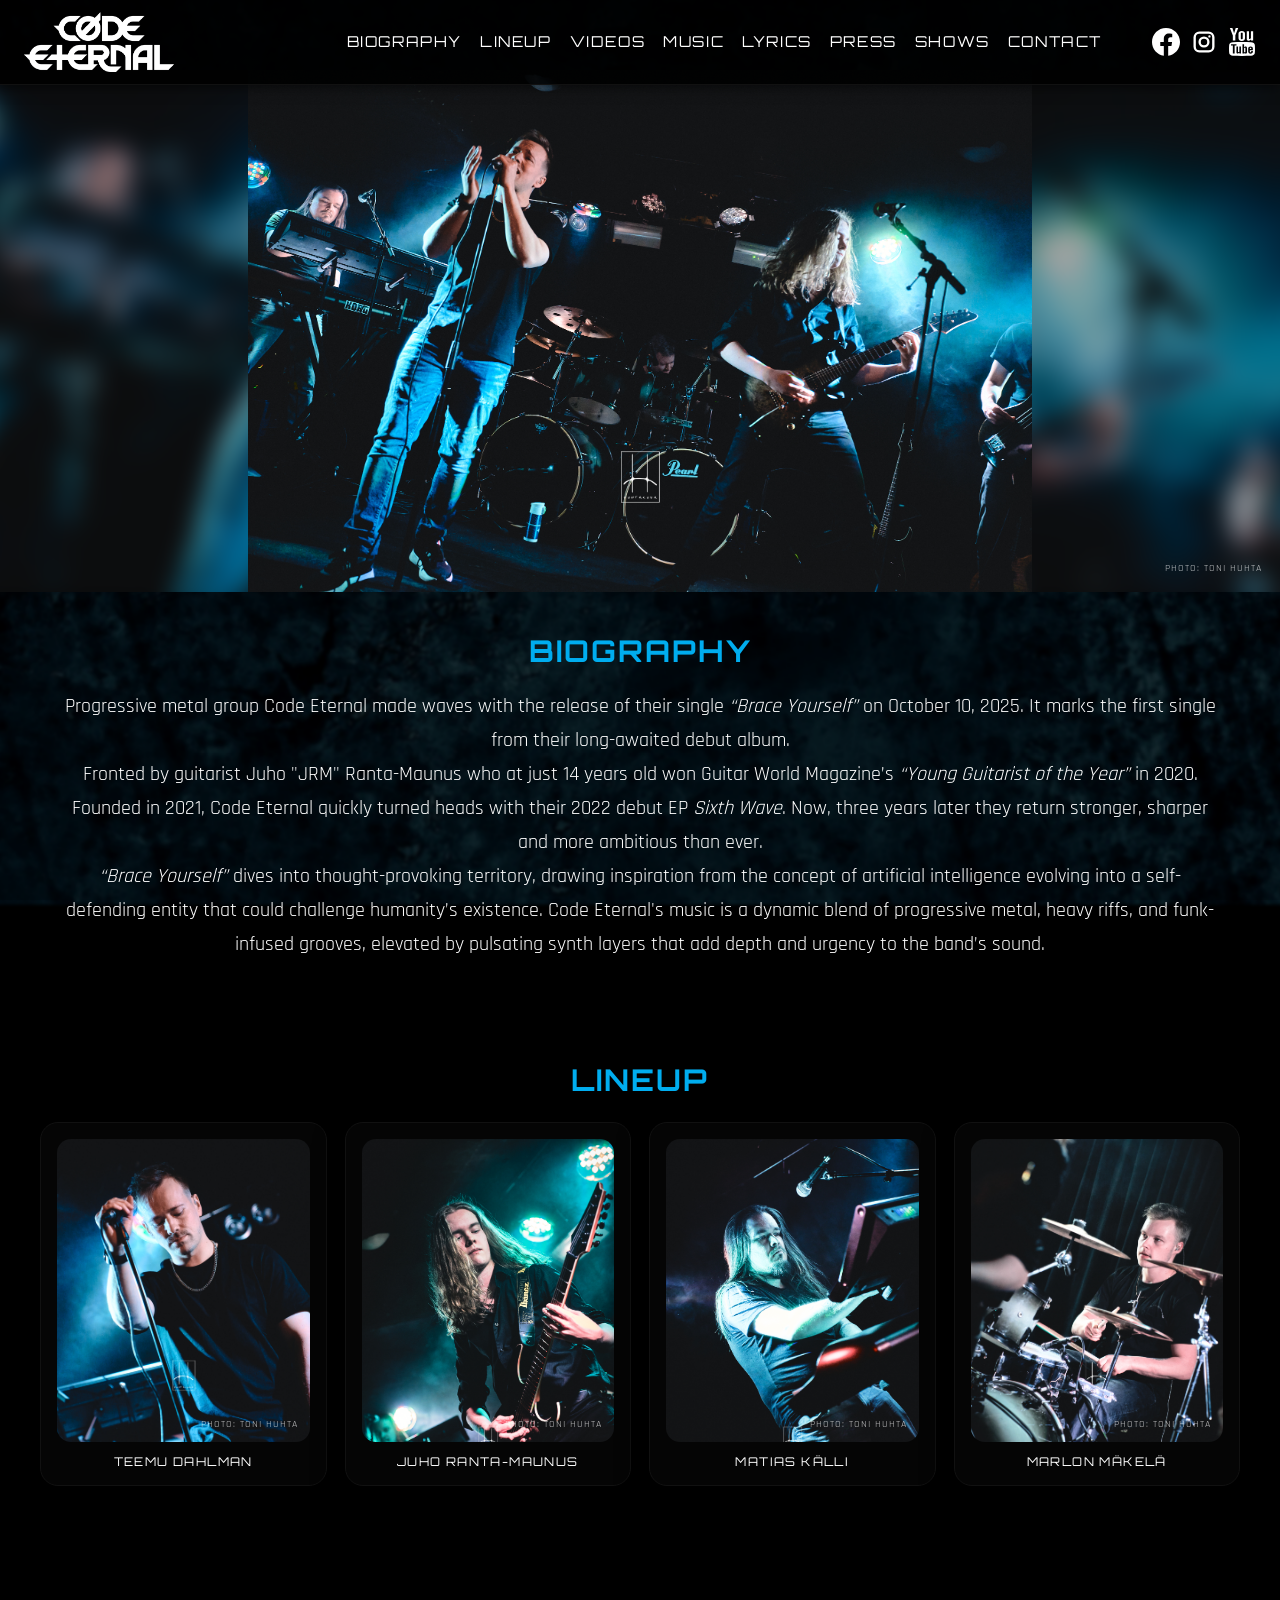
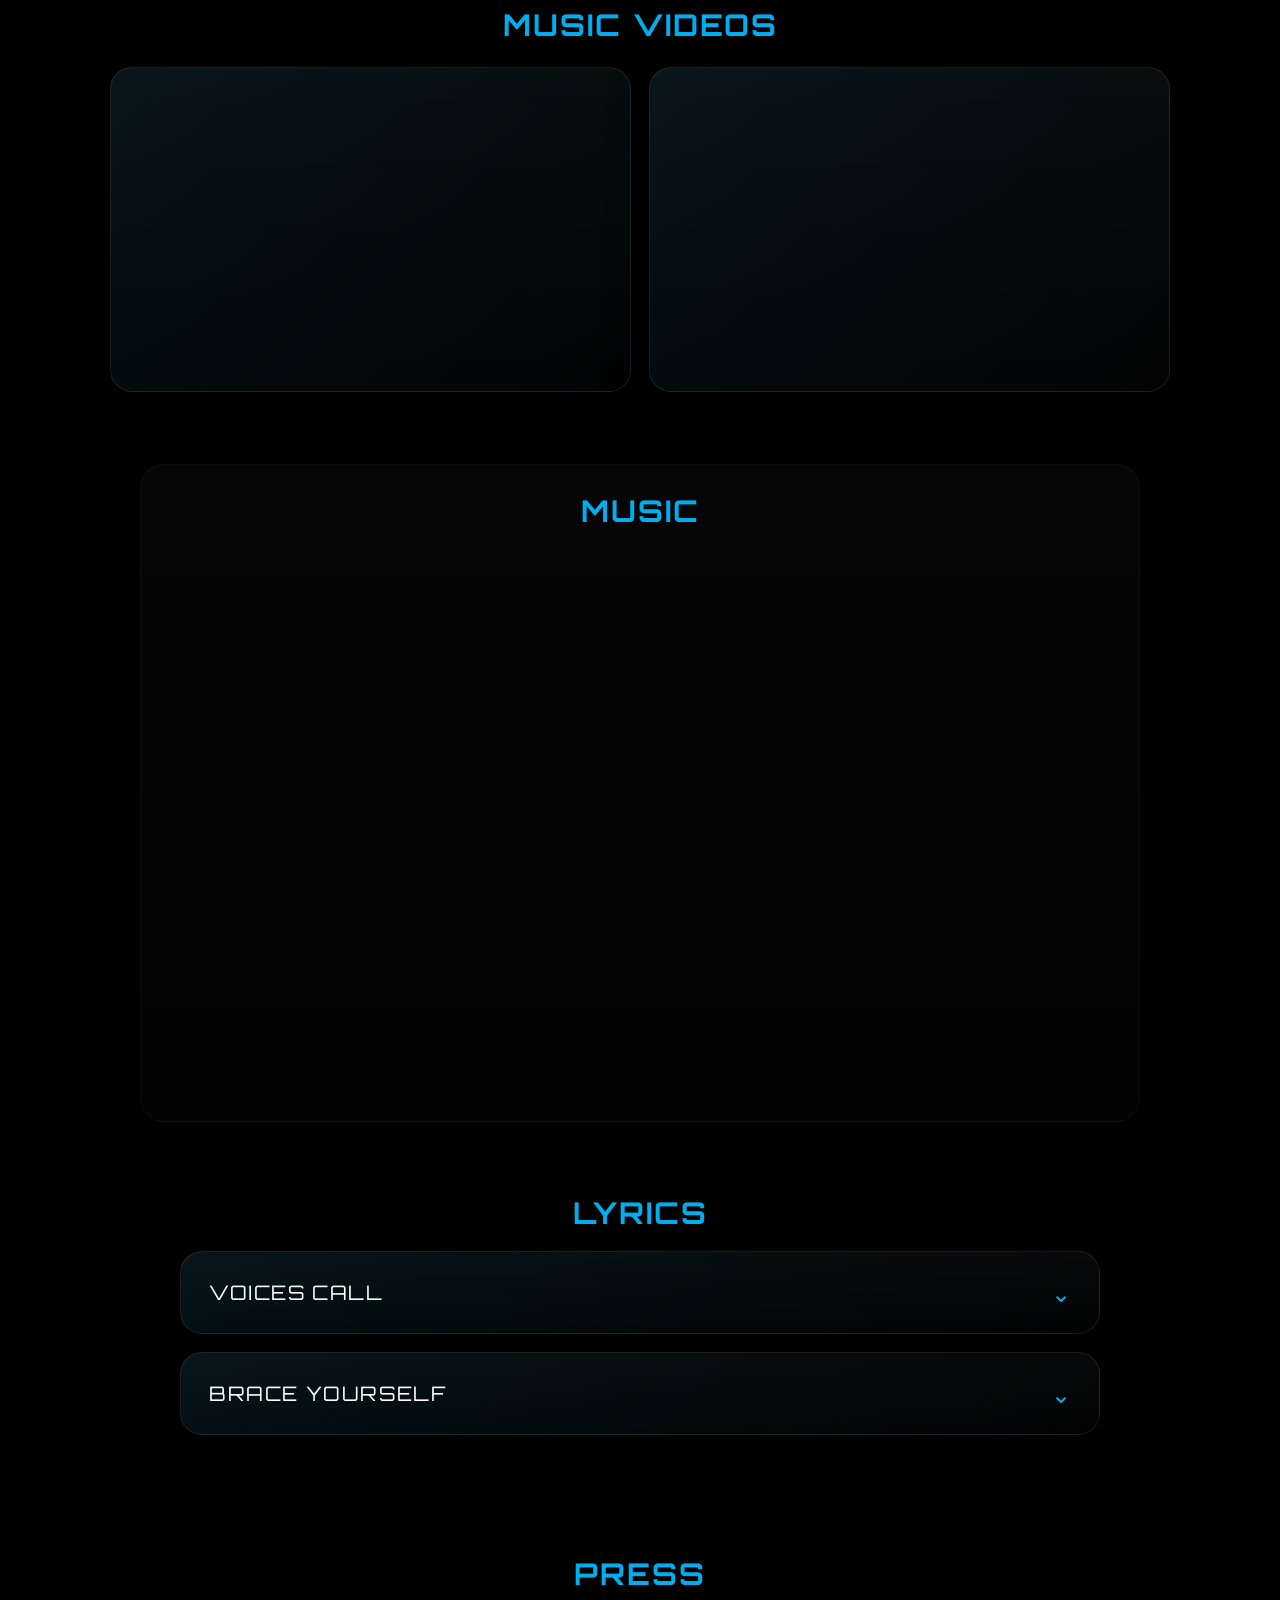
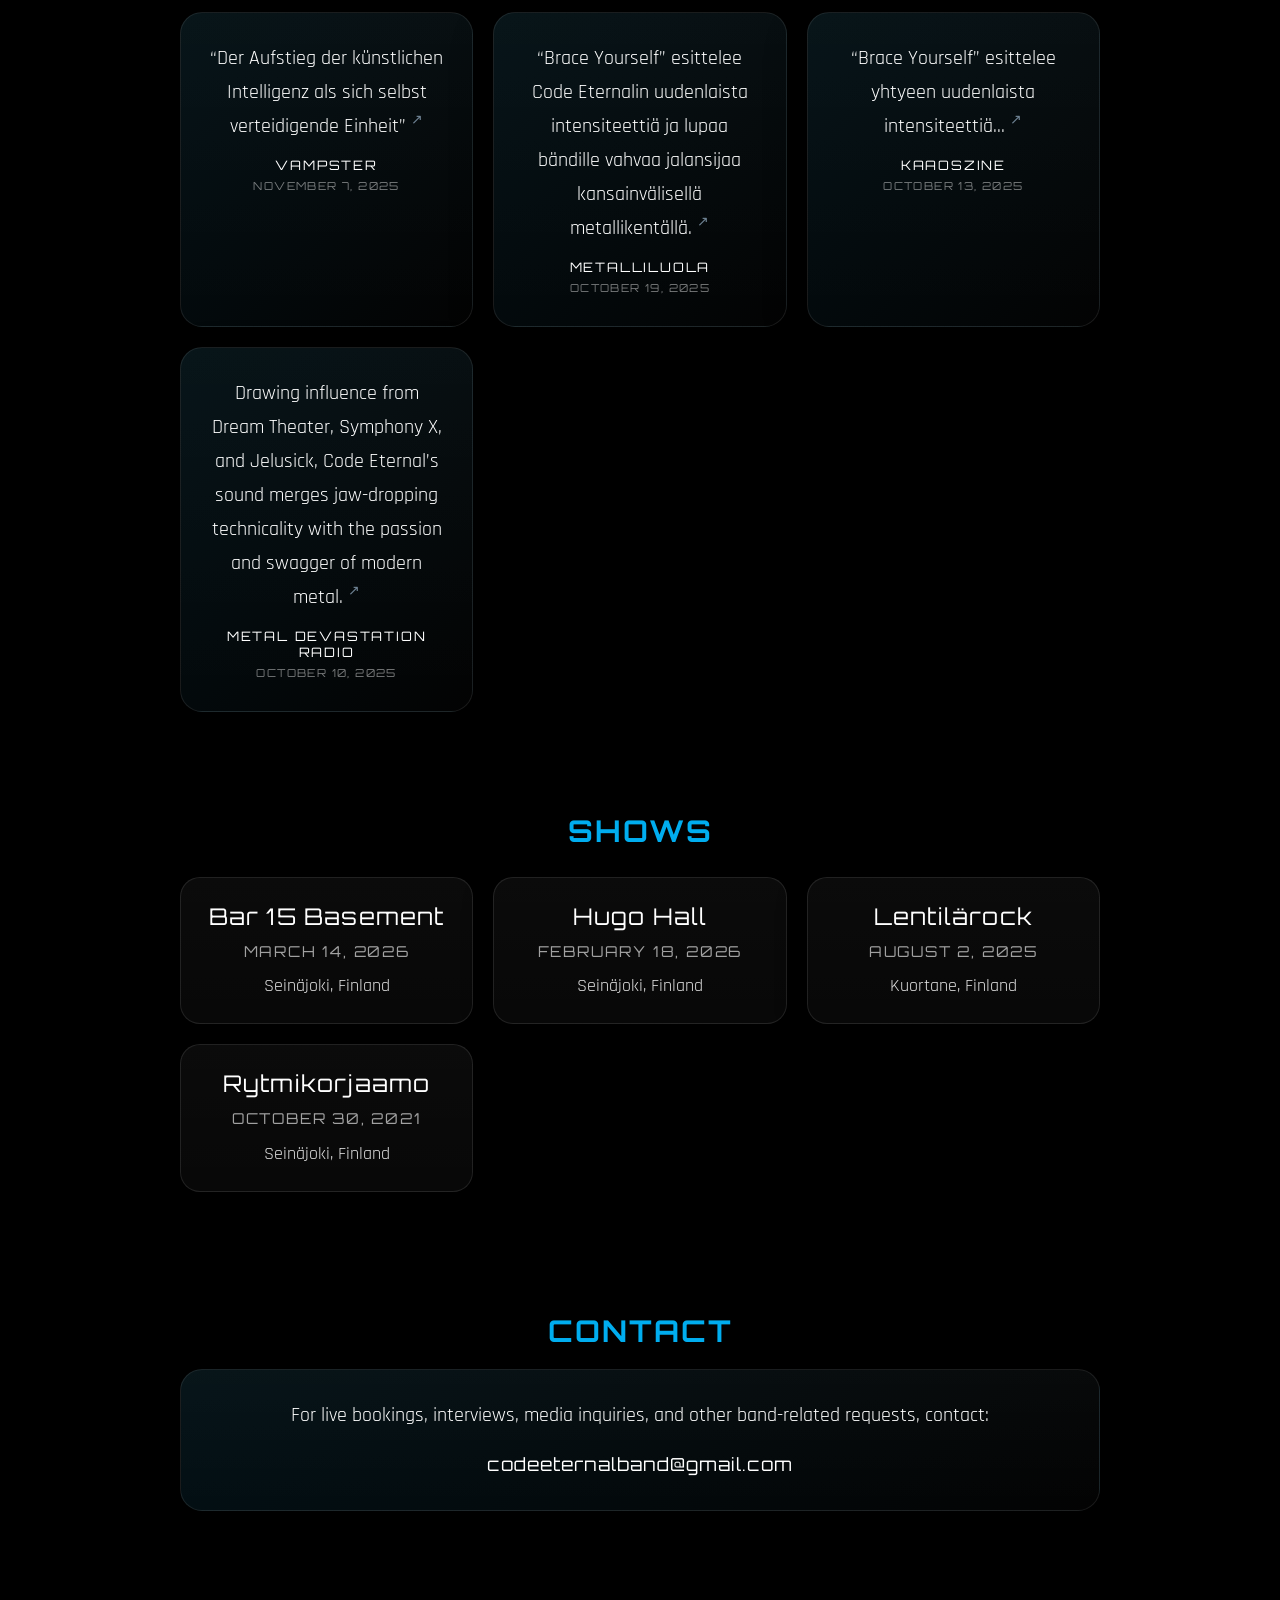
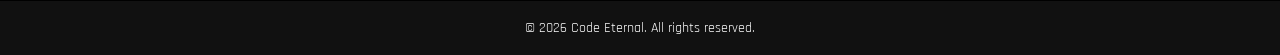
==== index.html @ 3550baaf "Add updated favicon assets" ====
<!DOCTYPE html>
<html lang="en">
<head>
  <meta charset="UTF-8" />
  <meta name="viewport" content="width=device-width, initial-scale=1" />

  <!-- TITLE (tämä näkyy Googlessa sinisenä otsikkona) -->
  <title>Code Eternal – Official Website</title>

  <!-- META DESCRIPTION (Googlen tekstikuvaus) -->
  <meta
    name="description"
    content="Code Eternal is a Finnish progressive metal band. Official website featuring biography, lineup, music, shows and contact information."
  />

  <!-- KEYWORDS (ei kriittinen, mutta ok mukana) -->
  <meta
    name="keywords"
    content="Code Eternal, Code Eternal band, progressive metal, metal band Finland, Code Eternal official website"
  />

  <!-- Open Graph (someen & Googleen) -->
  <meta property="og:title" content="Code Eternal – Official Website" />
  <meta
    property="og:description"
    content="Official website of the progressive metal band Code Eternal."
  />
  <meta property="og:type" content="website" />
  <meta property="og:url" content="https://codeeternalband.com/" />

  <!-- Favicon -->
  <link rel="icon" type="image/png" href="assets/icons/Fawicon.png" />

  <!-- Fonts -->
  <link
    href="https://fonts.googleapis.com/css2?family=Orbitron:wght@500;700&family=Rajdhani:wght@400;500&display=swap"
    rel="stylesheet"
  />

  <!-- Styles -->
  <link rel="stylesheet" href="style.css?v=28" />
</head>

<body>

  <!-- NAVBAR -->
  <nav class="navbar">
    <a href="#top" class="logo-link">
      <img src="assets/images/logo-white.png" alt="Code Eternal Logo" class="logo" width="200" height="60" />
    </a>

    <div class="nav-right">
      <button class="menu-btn" id="menuBtn" aria-expanded="false" aria-controls="primaryNav" aria-label="Avaa valikko">
        <span>Menu</span>
      </button>

      <div class="nav-links" id="primaryNav">
        <a href="#biography">Biography</a>
        <a href="#lineup">Lineup</a>
        <a href="#latest-release">Videos</a>
        <a href="#music">Music</a>
        <a href="#lyrics">Lyrics</a>
        <a href="#press">Press</a>
        <a href="#shows">Shows</a>
        <a href="#contact">Contact</a>
      </div>

      <div class="nav-socials">
        <a href="https://www.facebook.com/Codeeternal/" target="_blank" rel="noopener" aria-label="Facebook">
          <img src="assets/icons/icon-facebook.svg" alt="Facebook" width="38" height="38" loading="lazy" decoding="async" />
        </a>
        <a href="https://www.instagram.com/code_eternal/" target="_blank" rel="noopener" aria-label="Instagram">
          <img src="assets/icons/icon-instagram.svg" alt="Instagram" width="38" height="38" loading="lazy" decoding="async" />
        </a>
        <a href="https://www.youtube.com/channel/UC-vPF50rdRidDn1fiP3GvuA" target="_blank" rel="noopener" aria-label="YouTube">
          <img src="assets/icons/icon-youtube.svg" alt="YouTube" width="38" height="38" loading="lazy" decoding="async" />
        </a>
      </div>
    </div>
  </nav>

  <!-- HERO -->
  <div class="hero" id="top">
    <h1 class="sr-only">Code Eternal</h1>
    <div class="hero-media">
      <img
        src="assets/images/Kuva-Bändi.jpg"
        alt="Code Eternal band"
        class="hero-img"
        width="1600"
        height="700"
        decoding="async"
      />
      <span class="hero-credit">Photo: Toni Huhta</span>
    </div>
  </div>

  <!-- BIOGRAPHY -->
  <section id="biography">
    <h2>Biography</h2>

    <p>
      Progressive metal group Code Eternal made waves with the release of their single <em>“Brace Yourself”</em> on October 10, 2025. It marks the first single from their long-awaited debut album.
    </p>

    <p>
      Fronted by guitarist Juho "JRM" Ranta-Maunus who at just 14 years old won Guitar World Magazine’s <em>“Young Guitarist of the Year”</em> in 2020. Founded in 2021, Code Eternal quickly turned heads with their 2022 debut EP <em>Sixth Wave</em>. Now, three years later they return stronger, sharper and more ambitious than ever.
    </p>

    <p>
      <em>“Brace Yourself”</em> dives into thought-provoking territory, drawing inspiration from the concept of artificial intelligence evolving into a self-defending entity that could challenge humanity’s existence. Code Eternal's music is a dynamic blend of progressive metal, heavy riffs, and funk-infused grooves, elevated by pulsating synth layers that add depth and urgency to the band’s sound.
    </p>
  </section>

  <!-- LINEUP -->
  <section id="lineup">
    <h2>Lineup</h2>

    <div class="lineup-grid">
      <figure class="member-card">
        <div class="member-photo-wrap">
          <img src="assets/images/Kuva-Teemu.jpg" alt="Teemu Dahlman" loading="lazy" decoding="async" width="600" height="700" />
          <span class="member-credit">Photo: Toni Huhta</span>
        </div>
        <figcaption>
          <span class="member-name">Teemu Dahlman</span>
        </figcaption>
      </figure>

      <figure class="member-card">
        <div class="member-photo-wrap">
          <img src="assets/images/Kuva-Juho.jpg" alt='Juho "JRM" Ranta-Maunus' loading="lazy" decoding="async" width="600" height="700" />
          <span class="member-credit">Photo: Toni Huhta</span>
        </div>
        <figcaption>
          <span class="member-name">Juho <span class="nowrap">Ranta-Maunus</span></span>
        </figcaption>
      </figure>

      <figure class="member-card">
        <div class="member-photo-wrap">
          <img src="assets/images/Kuva-Matias.jpg" alt="Matias Källi" loading="lazy" decoding="async" width="600" height="700" />
          <span class="member-credit">Photo: Toni Huhta</span>
        </div>
        <figcaption>
          <span class="member-name">Matias Källi</span>
        </figcaption>
      </figure>

      <figure class="member-card">
        <div class="member-photo-wrap">
          <img src="assets/images/Kuva-Marlon.jpg" alt="Marlon Mäkelä" loading="lazy" decoding="async" width="600" height="700" />
          <span class="member-credit">Photo: Toni Huhta</span>
        </div>
        <figcaption>
          <span class="member-name">Marlon Mäkelä</span>
        </figcaption>
      </figure>
    </div>
  </section>

  <!-- LATEST RELEASE -->
  <section id="latest-release" class="feature-section">
    <h2>Music Videos</h2>
    <div class="release-embed">
      <article class="feature-card video-card">
        <iframe
          src="https://www.youtube.com/embed/zaQy98UgrTU"
          title="Code Eternal - Brace Yourself"
          allow="accelerometer; autoplay; clipboard-write; encrypted-media; gyroscope; picture-in-picture; web-share"
          referrerpolicy="strict-origin-when-cross-origin"
          allowfullscreen>
        </iframe>
      </article>

      <article class="feature-card video-card">
        <iframe
          src="https://www.youtube.com/embed/s5jS_5bygdA"
          title="Code Eternal - Music Video"
          allow="accelerometer; autoplay; clipboard-write; encrypted-media; gyroscope; picture-in-picture; web-share"
          referrerpolicy="strict-origin-when-cross-origin"
          allowfullscreen>
        </iframe>
      </article>
    </div>
  </section>

  <!-- MUSIC -->
  <section id="music">
    <h2>Music</h2>
    <iframe
      src="https://open.spotify.com/embed/artist/5vuhEK6GfC6Zz0VJntD7qE"
      allow="autoplay; clipboard-write; encrypted-media; fullscreen; picture-in-picture"
      class="music-embed"
      title="Spotify Player">
    </iframe>
  </section>

  <section id="lyrics" class="feature-section">
    <h2>Lyrics</h2>
    <details class="lyrics-card lyrics-panel">
      <summary class="lyrics-summary">
        <span class="lyrics-summary-copy">
          <span class="lyrics-title">Voices Call</span>
        </span>
        <span class="lyrics-toggle" aria-hidden="true">⌄</span>
      </summary>

      <div class="lyrics-body">
        <p>
          Voices call<br>
          Yet no one's there<br>
          Whispers in silence<br>
          I can't escape<br>
          This prison sell<br>
          Trapped in alliance
        </p>

        <p>
          They take me down and take control<br>
          Through voices deep within my soul<br>
          Is it me or them talking in my head<br>
          Lacking sense of reality
        </p>

        <p>
          I hear them calling out my name<br>
          I wanna run away but I'm standing still<br>
          Every corner of my mind is drowning in pain<br>
          Sleep turns my mind off until it reigns again
        </p>

        <p>
          Web of lies surrounding me<br>
          Lack of perception<br>
          Conspiracies, they haunt my mind<br>
          I fade into shadows
        </p>

        <p>
          They take me down and take control<br>
          Through voices deep within my soul<br>
          Is it me or them talking in my head<br>
          Lacking sense of reality
        </p>

        <p>
          They take me down and take control<br>
          Web of lies surrounding me
        </p>

        <p>
          I hear them calling out my name<br>
          I wanna run away but I'm standing still<br>
          Every corner of my mind is drowning in pain<br>
          Sleep turns my mind off until it reigns again
        </p>

        <p class="lyrics-credit">Written by Teemu Dahlman and Juho Ranta-Maunus</p>
      </div>
    </details>

    <details class="lyrics-card lyrics-panel">
      <summary class="lyrics-summary">
        <span class="lyrics-summary-copy">
          <span class="lyrics-title">Brace Yourself</span>
        </span>
        <span class="lyrics-toggle" aria-hidden="true">⌄</span>
      </summary>

      <div class="lyrics-body">
        <p>
          You walk on a shattered ice<br>
          Every step you take is another roll of dice<br>
          Bad decisions and self-exclusions<br>
          Where is the natural wisdom
        </p>

        <p>
          We are on a sinking boat<br>
          At the sea that's made of ones and zeros<br>
          Is there even a way out anymore, anymore
        </p>

        <p>
          Humanity, brace yourself<br>
          There is a storm that’s drawing near<br>
          For the AI extends too far
        </p>

        <p>
          I lay my hands on the ground and<br>
          Feel the rocks and grit compounded<br>
          We still believe that the earth is rounded<br>
          The web is full of lies and lies and...
        </p>

        <p>
          We are on a sinking boat<br>
          At the sea that's made of ones and zeros<br>
          Is there even a way out anymore, anymore
        </p>

        <p>
          Humanity, brace yourself<br>
          There is a strom that’s drawing near<br>
          For the AI extends too far
        </p>

        <p>
          Humanity, brace yourself<br>
          There is a strom that’s drawing near<br>
          For the AI extends too far
        </p>

        <p>
          Your days are counted<br>
          Time is running out of your hands<br>
          There is a storm that’s drawing near<br>
          For the AI extends too far<br>
          For the AI extends too far
        </p>

        <p class="lyrics-credit">Written by Teemu Dahlman and Juho Ranta-Maunus</p>
      </div>
    </details>
  </section>

  <section id="press" class="feature-section">
    <h2>Press</h2>
    <div class="press-grid">
      <div class="press-card">
        <p class="press-quote">
          “Der Aufstieg der künstlichen Intelligenz als sich selbst verteidigende Einheit”
          <a
            href="https://vampster.com/news/code-eternal-neue-progressive-metal-single-brace-yourself-mitsamt-video-clip/"
            target="_blank"
            rel="noopener"
            class="press-quote-link"
            aria-label="Open Vampster article in a new tab">
            ↗
          </a>
        </p>
        <div class="press-meta">
          <div class="press-source-row">
            <span>Vampster</span>
          </div>
          <p class="press-date">November 7, 2025</p>
        </div>
      </div>

      <div class="press-card">
        <p class="press-quote">
          “Brace Yourself” esittelee Code Eternalin uudenlaista intensiteettiä ja lupaa bändille vahvaa jalansijaa kansainvälisellä metallikentällä.
          <a
            href="https://metalliluola.fi/progressiivinen-metallilupaus-code-eternal-julkaisi-ensimmaisen-singlen-brace-yourself-tulevalta-albumilta/"
            target="_blank"
            rel="noopener"
            class="press-quote-link"
            aria-label="Open Metalliluola article in a new tab">
            ↗
          </a>
        </p>
        <div class="press-meta">
          <div class="press-source-row">
            <span>Metalliluola</span>
          </div>
          <p class="press-date">October 19, 2025</p>
        </div>
      </div>

      <div class="press-card">
        <p class="press-quote">
          “Brace Yourself” esittelee yhtyeen uudenlaista intensiteettiä...
          <a
            href="https://kaaoszine.fi/progressiivinen-metallilupaus-code-eternal-julkaisi-ensimmaisen-singlen-brace-yourself-tulevalta-albumilta/"
            target="_blank"
            rel="noopener"
            class="press-quote-link"
            aria-label="Open Kaaoszine article in a new tab">
            ↗
          </a>
        </p>
        <div class="press-meta">
          <div class="press-source-row">
            <span>Kaaoszine</span>
          </div>
          <p class="press-date">October 13, 2025</p>
        </div>
      </div>

      <div class="press-card">
        <p class="press-quote">
          Drawing influence from Dream Theater, Symphony X, and Jelusick, Code Eternal’s sound merges jaw-dropping technicality with the passion and swagger of modern metal.
          <a
            href="https://metaldevastationradio.com/thebeast/blog/28156/code-eternal-unleash-new-single-brace-yourself-out-october-10-2025"
            target="_blank"
            rel="noopener"
            class="press-quote-link"
            aria-label="Open Metal Devastation Radio article in a new tab">
            ↗
          </a>
        </p>
        <div class="press-meta">
          <div class="press-source-row">
            <span>Metal Devastation Radio</span>
          </div>
          <p class="press-date">October 10, 2025</p>
        </div>
      </div>
    </div>
  </section>

  <!-- SHOWS -->
  <section id="shows" class="feature-section">
    <h2>Shows</h2>

    <div class="shows-grid">
      <article class="show-card">
        <div class="show-meta">
          <div class="show-venue-row">
            <span class="show-venue">Bar 15 Basement</span>
          </div>
          <p class="show-date">March 14, 2026</p>
          <p class="show-city">Seinäjoki, Finland</p>
        </div>
      </article>

      <article class="show-card">
        <div class="show-meta">
          <div class="show-venue-row">
            <span class="show-venue">Hugo Hall</span>
          </div>
          <p class="show-date">February 18, 2026</p>
          <p class="show-city">Seinäjoki, Finland</p>
        </div>
      </article>

      <article class="show-card">
        <div class="show-meta">
          <div class="show-venue-row">
            <span class="show-venue">Lentilärock</span>
          </div>
          <p class="show-date">August 2, 2025</p>
          <p class="show-city">Kuortane, Finland</p>
        </div>
      </article>

      <article class="show-card">
        <div class="show-meta">
          <div class="show-venue-row">
            <span class="show-venue">Rytmikorjaamo</span>
          </div>
          <p class="show-date">October 30, 2021</p>
          <p class="show-city">Seinäjoki, Finland</p>
        </div>
      </article>
    </div>
  </section>

  <!-- CONTACT -->
  <section id="contact">
    <h2>Contact</h2>
    <div class="contact-panel">
      <p>
        For live bookings, interviews, media inquiries, and other band-related requests, contact:
      </p>
      <p class="contact-email-row">
        <span class="contact-link" id="ce-mail"></span>
      </p>
    </div>
  </section>

<footer>
  <p>&copy; <span id="year"></span> Code Eternal. All rights reserved.</p>
</footer>

  <!-- MENU SCRIPT -->
  <script>
    // Automaattinen vuosiluku
    document.getElementById('year').textContent = new Date().getFullYear();

    // Sähköpostiosoite muodostetaan selaimessa ilman selväkielistä osoitetta HTML:ssä tai JS-stringinä
    const ceMail = document.getElementById('ce-mail');
    if (ceMail) {
      const makeText = (codes) => codes.map((code) => String.fromCharCode(code)).join('');
      const user = makeText([99, 111, 100, 101, 101, 116, 101, 114, 110, 97, 108, 98, 97, 110, 100]);
      const domain = makeText([103, 109, 97, 105, 108, 46, 99, 111, 109]);

      ceMail.textContent = `${user}@${domain}`;
    }

    // Mobiilivalikko
    const btn = document.getElementById('menuBtn');
    const nav = document.getElementById('primaryNav');

    if (btn && nav) {
      btn.addEventListener('click', () => {
        const isOpen = nav.classList.toggle('open');
        btn.setAttribute('aria-expanded', String(isOpen));
        document.body.style.overflow = isOpen ? 'hidden' : '';
      });

      nav.querySelectorAll('a').forEach((link) => {
        link.addEventListener('click', () => {
          if (nav.classList.contains('open')) {
            nav.classList.remove('open');
            btn.setAttribute('aria-expanded', 'false');
            document.body.style.overflow = '';
          }
        });
      });
    }
  </script>

</body>
</html>
---- style.css ----
/* === CODE ETERNAL STYLES === */
:root {
  --accent: #00adef;
  --bg: #000;
  --bg-alt: #050505;
  --border: #111;
  --text: #ffffff;
}

*,
*::before,
*::after {
  box-sizing: border-box;
  margin: 0;
  padding: 0;
}

html {
  scroll-behavior: smooth;
}

body {
  font-family: 'Rajdhani', sans-serif;
  font-size: 20px;
  color: var(--text);
  text-align: center;
  background: var(--bg);
  -webkit-tap-highlight-color: transparent;
}

body::before {
  content: "";
  position: fixed;
  inset: 0;
  background:
    linear-gradient(rgba(0, 0, 0, 0.72), rgba(0, 0, 0, 0.72)),
    url("assets/images/Kuva-Tausta2.jpg") center / cover no-repeat;
  filter: blur(1.5px);
  transform: scale(1.01);
  z-index: -2;
  pointer-events: none;
}

body::after {
  content: "";
  position: fixed;
  inset: 0;
  background:
    radial-gradient(circle at 20% 20%, rgba(255, 255, 255, 0.025), transparent 24%),
    radial-gradient(circle at 80% 18%, rgba(255, 255, 255, 0.02), transparent 20%),
    linear-gradient(rgba(0, 0, 0, 0.14), rgba(0, 0, 0, 0.14));
  z-index: -1;
  pointer-events: none;
}

.sr-only {
  position: absolute;
  width: 1px;
  height: 1px;
  padding: 0;
  margin: -1px;
  overflow: hidden;
  clip: rect(0, 0, 0, 0);
  white-space: nowrap;
  border: 0;
}

/* Peruskuvien rajoitus – auttaa latauksessa ja layoutissa */
img {
  display: block;
  max-width: 100%;
  height: auto;
}

/* ===== NAVBAR ===== */
.navbar {
  position: fixed;
  top: 0;
  left: 0;
  width: 100%;
  background: rgba(0, 0, 0, 0.9);
  border-bottom: 1px solid var(--border);
  display: flex;
  justify-content: space-between;
  align-items: center;
  padding: 12px 24px;
  z-index: 1000;
  box-shadow: 0 2px 12px rgba(0, 0, 0, 0.6);
}

.logo-link {
  display: inline-flex;
  align-items: center;
  flex-shrink: 0;
}

.logo {
  width: 150px;
  height: auto;
}

.nav-right {
  display: flex;
  align-items: center;
}

.nav-links {
  display: flex;
  align-items: center;
}

.nav-links a {
  font-family: 'Orbitron', sans-serif;
  text-transform: uppercase;
  color: var(--text);
  text-decoration: none;
  margin-left: 18px;
  font-size: 15px;
  letter-spacing: 1.6px;
  transition: color 0.2s;
}

.nav-links a:hover {
  color: var(--accent);
}

.nav-socials {
  margin-left: 40px;
  display: flex;
  align-items: center;
}

.nav-socials-label {
  font-family: 'Orbitron', sans-serif;
  font-size: 10px;
  letter-spacing: 1.4px;
  text-transform: uppercase;
  color: rgba(255, 255, 255, 0.68);
}

.nav-socials a {
  margin-left: 10px;
}

.nav-socials img {
  width: 28px;
  height: 28px;
  transition: transform 0.2s;
}

.nav-socials img:hover {
  transform: scale(1.15);
}

/* ===== MENU BUTTON (DESKTOP HIDDEN) ===== */
.menu-btn {
  display: none;
  align-items: center;
  gap: 10px;
  padding: 10px 14px;
  border-radius: 999px;
  border: 1px solid rgba(255, 255, 255, 0.12);
  background: #0a0a0a;
  color: var(--text);
  font-family: 'Orbitron', sans-serif;
  font-size: 14px;
  letter-spacing: 2px;
  text-transform: uppercase;
  cursor: pointer;
  transition:
    border-color 0.2s,
    box-shadow 0.2s,
    color 0.2s,
    background 0.2s,
    transform 0.12s;
}

.menu-btn:hover {
  border-color: var(--accent);
  box-shadow: 0 0 18px rgba(0, 173, 239, 0.25);
  color: var(--accent);
}

.menu-btn:active {
  transform: scale(0.98);
}

.menu-btn::before,
.menu-btn::after {
  content: "";
  width: 18px;
  height: 2px;
  background: currentColor;
  display: block;
  transition:
    transform 0.25s ease,
    opacity 0.2s ease,
    width 0.2s ease,
    box-shadow 0.2s;
}

.menu-btn::before {
  box-shadow: 0 -6px 0 0 currentColor, 0 6px 0 0 currentColor;
}

.menu-btn[aria-expanded="true"]::before {
  box-shadow: none;
  transform: rotate(45deg);
}

.menu-btn[aria-expanded="true"]::after {
  transform: rotate(-45deg) translateY(-2px);
  width: 18px;
}

/* ===== HERO ===== */
.hero {
  margin-top: 70px;
  background: #000;
  display: flex;
  justify-content: center;
  align-items: center;
  overflow: hidden;
}

.hero-media {
  position: relative;
  width: 100%;
  overflow: hidden;
}

.hero-media::before {
  content: "";
  position: absolute;
  inset: 0;
  background:
    linear-gradient(rgba(0, 0, 0, 0.36), rgba(0, 0, 0, 0.36)),
    url("assets/images/Kuva-Bändi.jpg") center 32% / cover no-repeat;
  filter: blur(12px);
  transform: scale(1.06);
  pointer-events: none;
  z-index: 0;
}

.hero-img {
  position: relative;
  z-index: 1;
  width: 100%;
  max-height: clamp(460px, 58vh, 820px);
  object-fit: contain;
  object-position: center center;
}

.hero-credit {
  position: absolute;
  right: 18px;
  bottom: 18px;
  z-index: 2;
  font-family: 'Rajdhani', sans-serif;
  font-size: 10px;
  letter-spacing: 1px;
  text-transform: uppercase;
  color: rgba(255, 255, 255, 0.72);
}

/* ===== SECTIONS ===== */
section {
  padding: 60px 20px;
  max-width: 1000px;
  margin: 0 auto;
  scroll-margin-top: 90px;
}

.feature-section {
  max-width: 1100px;
}

#biography {
  padding-top: 40px;
  max-width: 1200px;
}

#music {
  position: relative;
}

#music::before {
  content: "";
  position: absolute;
  inset: 12px 0;
  border-radius: 24px;
  background:
    linear-gradient(180deg, rgba(255, 255, 255, 0.02), rgba(255, 255, 255, 0.008)),
    rgba(5, 5, 5, 0.34);
  border: 1px solid rgba(255, 255, 255, 0.04);
  box-shadow: 0 18px 48px rgba(0, 0, 0, 0.26);
  z-index: -1;
}

#biography p {
  max-width: none;
  text-wrap: pretty;
}

.section-kicker {
  font-family: 'Orbitron', sans-serif;
  text-transform: uppercase;
  letter-spacing: 3px;
  font-size: 13px;
  color: rgba(255, 255, 255, 0.68);
  margin-bottom: 14px;
}

h2 {
  font-family: 'Orbitron', sans-serif;
  text-transform: uppercase;
  margin: 0 0 20px;
  font-size: 30px;
  color: var(--accent);
  letter-spacing: 2px;
}

section p {
  font-size: 20px;
  line-height: 1.7;
  margin: 0 auto;
  max-width: 900px;
}

a {
  color: inherit;
}

.contact-link {
  color: var(--text);
}

.feature-card,
.contact-panel,
.press-card,
.lyrics-card {
  max-width: 920px;
  margin: 0 auto;
  padding: 28px;
  border: 1px solid rgba(255, 255, 255, 0.09);
  border-radius: 22px;
  background:
    linear-gradient(180deg, rgba(255, 255, 255, 0.03), rgba(255, 255, 255, 0.01)),
    linear-gradient(135deg, rgba(0, 173, 239, 0.08), rgba(0, 0, 0, 0.12));
  box-shadow: 0 18px 40px rgba(0, 0, 0, 0.35);
}

.press-grid {
  display: grid;
  grid-template-columns: repeat(auto-fit, minmax(260px, 1fr));
  gap: 20px;
  max-width: 920px;
  margin: 0 auto;
}

.press-card {
  max-width: none;
  width: 100%;
  margin: 0;
}

.press-quote {
  max-width: 760px;
}

.press-quote-link {
  display: inline-block;
  margin-left: 0;
  color: #6f8394;
  text-decoration: none;
  font-size: 14px;
  line-height: 1;
  vertical-align: text-top;
  transition: color 0.2s;
}

.press-quote-link:hover {
  color: #94a8b8;
}

.press-meta {
  display: grid;
  justify-items: center;
  margin-top: 14px;
  font-family: 'Orbitron', sans-serif;
  font-size: 13px;
  letter-spacing: 1.8px;
  text-transform: uppercase;
  color: rgba(255, 255, 255, 0.62);
}

.press-source-row {
  display: inline-flex;
  align-items: center;
  justify-content: center;
  gap: 10px;
  color: var(--text);
}

.press-date {
  margin: 4px 0 0;
  font-size: 11px;
  letter-spacing: 1.4px;
  color: rgba(255, 255, 255, 0.46);
}

.feature-actions {
  display: flex;
  justify-content: center;
  gap: 14px;
  flex-wrap: wrap;
  margin-top: 24px;
}

.release-embed {
  margin-top: 24px;
  display: grid;
  grid-template-columns: repeat(auto-fit, minmax(280px, 1fr));
  gap: 18px;
}

.video-card {
  max-width: none;
  width: 100%;
}

.video-card iframe {
  margin-top: 0;
}

.release-embed iframe {
  width: 100%;
  aspect-ratio: 16 / 9;
  height: auto;
  margin-top: 0;
}

.feature-link {
  display: inline-flex;
  align-items: center;
  justify-content: center;
  min-width: 200px;
  padding: 14px 22px;
  border-radius: 999px;
  border: 1px solid rgba(0, 173, 239, 0.4);
  background: rgba(0, 173, 239, 0.14);
  color: #fff;
  text-decoration: none;
  font-family: 'Orbitron', sans-serif;
  font-size: 14px;
  letter-spacing: 1.3px;
  text-transform: uppercase;
  transition: transform 0.15s, border-color 0.2s, background 0.2s, box-shadow 0.2s;
}

.feature-link:hover {
  transform: translateY(-1px);
  border-color: rgba(0, 173, 239, 0.8);
  background: rgba(0, 173, 239, 0.24);
  box-shadow: 0 0 22px rgba(0, 173, 239, 0.2);
}

.feature-link-secondary {
  border-color: rgba(255, 255, 255, 0.18);
  background: rgba(255, 255, 255, 0.04);
}

.feature-link-secondary:hover {
  border-color: rgba(255, 255, 255, 0.32);
  background: rgba(255, 255, 255, 0.08);
}

iframe {
  width: 100%;
  height: 380px;
  border: none;
  margin-top: 18px;
  border-radius: 12px;
}

#music {
  padding-top: 40px;
}

.music-embed {
  height: 500px;
}

.lyrics-panel {
  overflow: hidden;
}

.lyrics-card + .lyrics-card {
  margin-top: 18px;
}

.lyrics-summary {
  list-style: none;
  display: flex;
  align-items: center;
  justify-content: space-between;
  gap: 18px;
  cursor: pointer;
}

.lyrics-summary-copy {
  display: grid;
  justify-items: start;
  gap: 8px;
  text-align: left;
}

.lyrics-summary::-webkit-details-marker {
  display: none;
}

.lyrics-title {
  font-family: 'Orbitron', sans-serif;
  text-transform: uppercase;
  letter-spacing: 1.6px;
  font-size: 20px;
  color: var(--text);
}

.lyrics-meta {
  font-family: 'Rajdhani', sans-serif;
  font-size: 15px;
  letter-spacing: 0.8px;
  text-transform: none;
  color: rgba(255, 255, 255, 0.68);
}

.lyrics-toggle {
  color: var(--accent);
  font-family: 'Orbitron', sans-serif;
  font-size: 24px;
  line-height: 1;
  transition: transform 0.2s ease;
}

.lyrics-panel[open] .lyrics-toggle {
  transform: rotate(180deg);
}

.lyrics-body {
  display: grid;
  gap: 18px;
  padding-top: 22px;
}

.lyrics-body p {
  max-width: 760px;
  white-space: normal;
}

.lyrics-credit {
  font-family: 'Orbitron', sans-serif;
  font-size: 13px;
  letter-spacing: 1.2px;
  text-transform: uppercase;
  color: rgba(255, 255, 255, 0.58);
}

footer {
  padding: 18px;
  font-size: 14px;
  background: #111;
  margin-top: 30px;
}

/* ===== LINEUP ===== */
#lineup {
  padding-top: 40px;
}

.lineup-grid {
  display: grid;
  grid-template-columns: repeat(2, minmax(0, 1fr));
  gap: 18px;
  margin-top: 24px;
}

.member-card {
  background: var(--bg-alt);
  border-radius: 18px;
  padding: 16px;
  border: 1px solid var(--border);
  box-shadow: 0 12px 30px rgba(0, 0, 0, 0.65);
  text-align: center;
  width: 100%;
  max-width: none;
  margin: 0;
}

.member-photo-wrap {
  position: relative;
  margin-bottom: 12px;
}

.member-card img {
  border-radius: 14px;
  width: 100%;
  aspect-ratio: 5 / 6;
  object-fit: cover;
  object-position: center top;
}

.member-card figcaption {
  display: grid;
  gap: 6px;
  font-family: 'Orbitron', sans-serif;
  text-transform: uppercase;
  letter-spacing: 1.4px;
  font-size: 12px;
}

.member-name {
  display: block;
}

.member-credit {
  position: absolute;
  right: 12px;
  bottom: 12px;
  font-family: 'Rajdhani', sans-serif;
  font-size: 10px;
  letter-spacing: 1px;
  text-transform: uppercase;
  color: rgba(255, 255, 255, 0.72);
}

.nowrap {
  white-space: nowrap;
}

@media (min-width: 1180px) {
  #lineup {
    max-width: 1240px;
  }

  .lineup-grid {
    grid-template-columns: repeat(4, minmax(0, 1fr));
  }
}

/* ===== MOBILE ===== */
@media (max-width: 1100px) {
  body {
    font-size: 14px;
    line-height: 1.4;
  }

  .navbar {
    position: fixed;
    padding: 12px 24px;
    display: flex;
    justify-content: space-between;
    align-items: center;
  }

  .logo-link {
    min-width: 132px;
    justify-content: flex-start;
  }

  .logo {
    width: 150px;
    height: auto;
  }

  .nav-right {
    display: flex;
    align-items: center;
    margin-left: auto;
  }

  /* Mobile menu button */
  .menu-btn {
    display: inline-flex;
    position: absolute;
    left: 56%;
    transform: translateX(-50%);
    background: transparent !important;
    border: 0 !important;
    box-shadow: none !important;
    padding: 8px !important;
    gap: 0 !important;
  }

  .menu-btn span {
    display: none;
  }

  .menu-btn::before,
  .menu-btn::after {
    width: 22px;
    height: 2px;
    background: #fff;
    box-shadow: 0 -7px 0 0 currentColor, 0 7px 0 0 currentColor;
    opacity: 0.95;
  }

  .menu-btn[aria-expanded="true"]::before {
    box-shadow: none;
    transform: rotate(45deg);
  }

  .menu-btn[aria-expanded="true"]::after {
    transform: rotate(-45deg) translateY(-2px);
    width: 22px;
  }

  .nav-socials {
    margin-left: 0;
  }

  .nav-socials img {
    width: 28px;
    height: 28px;
  }

  /* Dropdown menu */
  .nav-links {
    position: absolute;
    right: 12px;
    top: 64px;
    width: min(86vw, 360px);
    display: none;
    flex-direction: column;
    align-items: stretch;
    gap: 6px;
    padding: 12px;
    border: 1px solid rgba(255, 255, 255, 0.10);
    border-radius: 14px;
    background: linear-gradient(180deg, rgba(10, 10, 10, 0.92), rgba(8, 8, 8, 0.92));
    backdrop-filter: blur(8px);
    box-shadow: 0 14px 40px rgba(0, 0, 0, 0.55);
    animation: menuIn 0.18s ease-out both;
  }

  .nav-links.open {
    display: flex;
  }

  .nav-links a {
    width: 100%;
    text-align: left;
    padding: 10px 12px;
    border-radius: 10px;
    font-family: 'Orbitron', sans-serif;
    letter-spacing: 1.2px;
    text-transform: uppercase;
    font-size: 14px;
    color: #fff;
    opacity: 0.95;
    transition:
      background 0.15s,
      color 0.15s,
      transform 0.06s;
  }

  .nav-links a:hover {
    background: rgba(255, 255, 255, 0.06);
    color: var(--accent);
  }

  .hero {
    margin-top: 55px;
  }

  .hero-img {
    max-height: 54vh;
  }

  h2 {
    font-size: 20px;
    margin-bottom: 14px;
  }

  .section-kicker {
    font-size: 11px;
    margin-bottom: 10px;
  }

  section p {
    font-size: 16px;
  }

  section {
    padding: 40px 16px;
    scroll-margin-top: 70px;
  }

  #biography {
    padding-top: 28px;
  }

  #music::before {
    inset: 6px 0;
    border-radius: 18px;
  }

  #music {
    padding-top: 20px;
    padding-bottom: 10px;
  }

  iframe {
    height: 220px;
  }

  .music-embed {
    height: 360px;
  }

  .feature-card,
  .contact-panel,
  .press-card {
    padding: 20px 18px;
    border-radius: 18px;
  }

  .press-grid {
    gap: 16px;
  }

  .feature-link {
    width: 100%;
    min-width: 0;
    font-size: 13px;
    padding: 13px 18px;
  }

  .lyrics-title {
    font-size: 17px;
  }

  .lyrics-meta {
    font-size: 13px;
  }

}

/* ===== Animations ===== */
@keyframes menuIn {
  from {
    opacity: 0;
    transform: translateY(-6px);
  }
  to {
    opacity: 1;
    transform: translateY(0);
  }
}

/* ===== SHOWS ===== */
#shows {
  padding-top: 40px;
}

.shows-grid {
  display: grid;
  grid-template-columns: repeat(auto-fit, minmax(240px, 1fr));
  gap: 20px;
  margin: 28px auto 0;
  max-width: 920px;
}

.show-card {
  padding: 24px 22px;
  border-radius: 20px;
  border: 1px solid rgba(255, 255, 255, 0.1);
  background:
    linear-gradient(180deg, rgba(255, 255, 255, 0.025), rgba(255, 255, 255, 0.01)),
    rgba(6, 6, 6, 0.94);
  box-shadow: 0 12px 30px rgba(0, 0, 0, 0.4);
}

.show-meta {
  display: grid;
  justify-items: center;
  gap: 8px;
}

.show-venue-row {
  display: inline-flex;
  align-items: center;
  justify-content: center;
  color: var(--text);
}

.show-venue {
  font-family: 'Orbitron', sans-serif;
  font-size: 23px;
  letter-spacing: 1.2px;
  margin: 0;
}

.show-date {
  margin: 0;
  font-family: 'Orbitron', sans-serif;
  font-size: 15px;
  letter-spacing: 1.8px;
  text-transform: uppercase;
  color: rgba(255, 255, 255, 0.62);
}

.show-city {
  font-size: 18px;
  line-height: 1.5;
  opacity: 0.88;
  margin: 0;
}

.booking-note {
  margin-top: 32px;
  font-size: 18px;
  opacity: 0.9;
}

.contact-email-row {
  margin-top: 16px;
}

.contact-panel .contact-link {
  font-family: 'Orbitron', sans-serif;
  font-size: 18px;
  letter-spacing: 1px;
  text-decoration: none;
}

.contact-note {
  margin-top: 18px;
  opacity: 0.84;
}

@media (max-width: 1100px) {
  .show-venue {
    font-size: 21px;
  }

  .show-date {
    font-size: 13px;
    letter-spacing: 1.4px;
  }

  .show-city,
  .contact-panel .contact-link {
    font-size: 17px;
  }

  .booking-note {
    margin-top: 24px;
  }
}
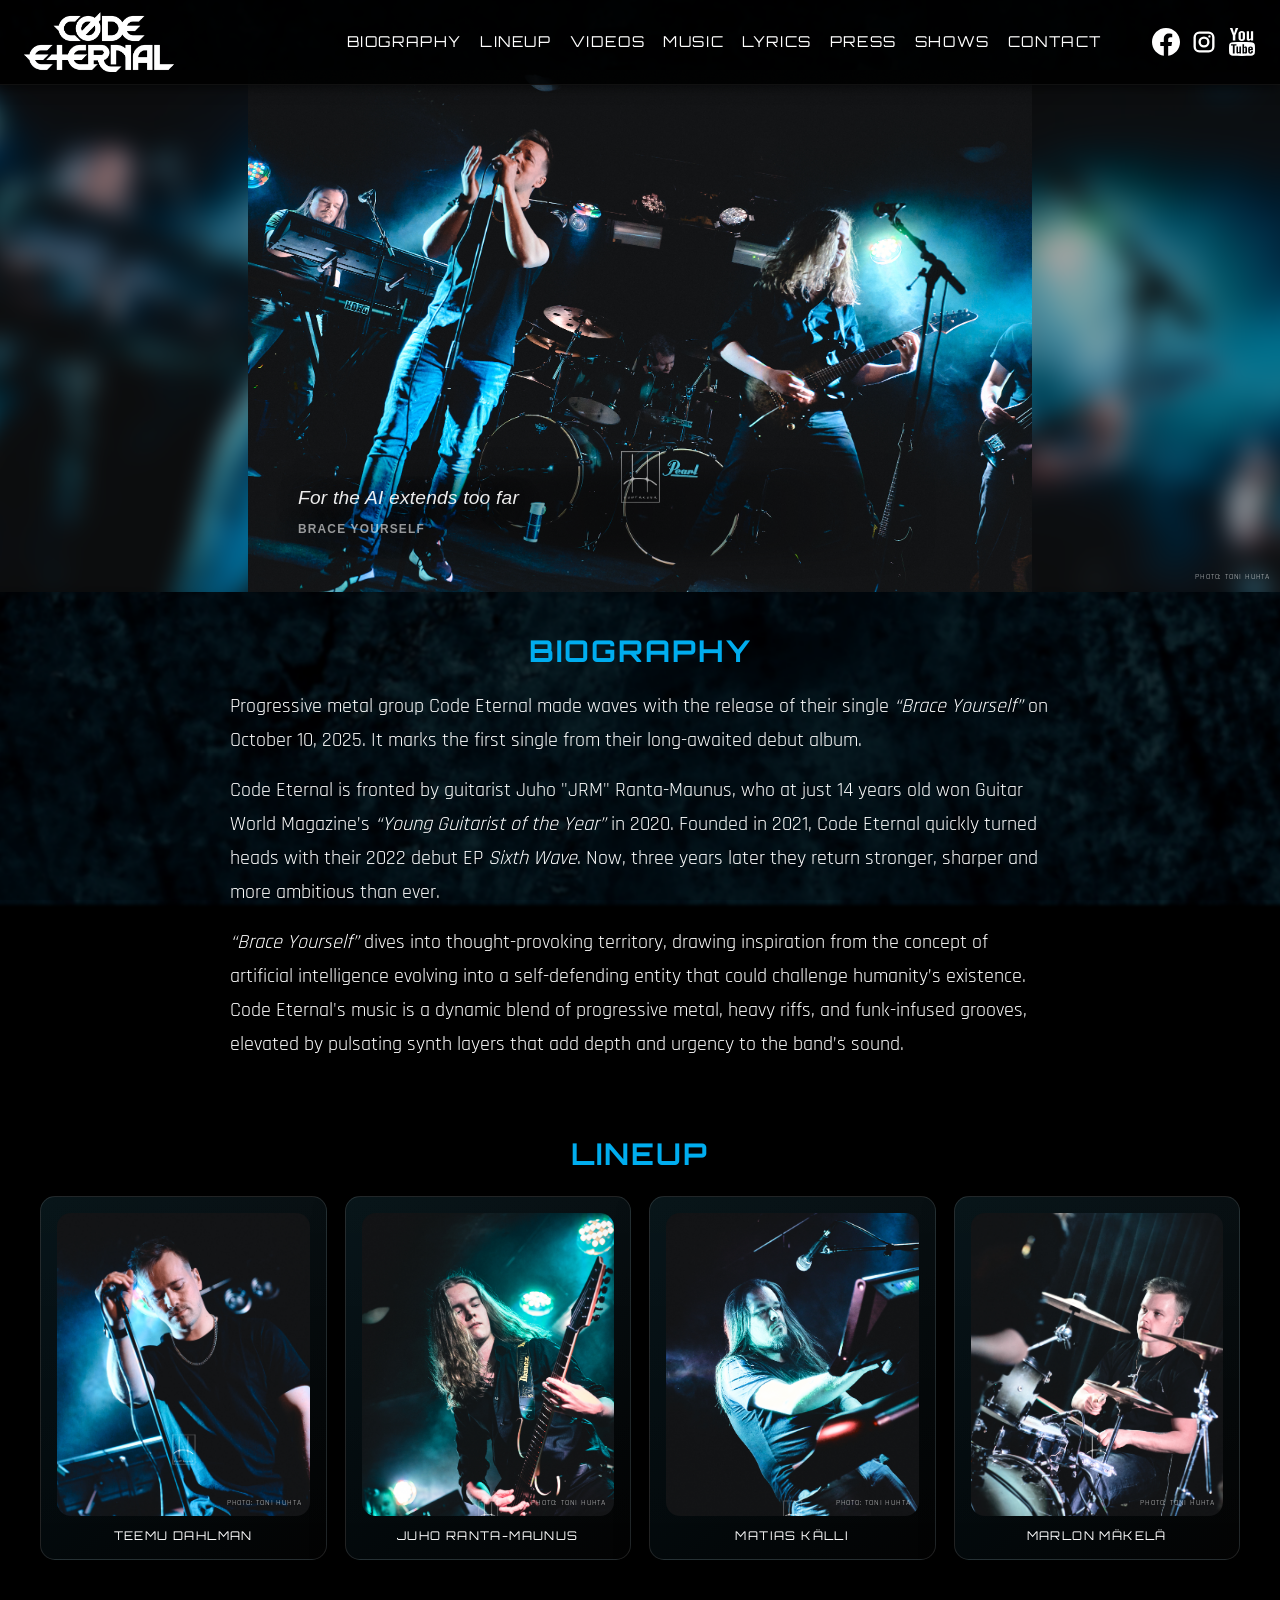
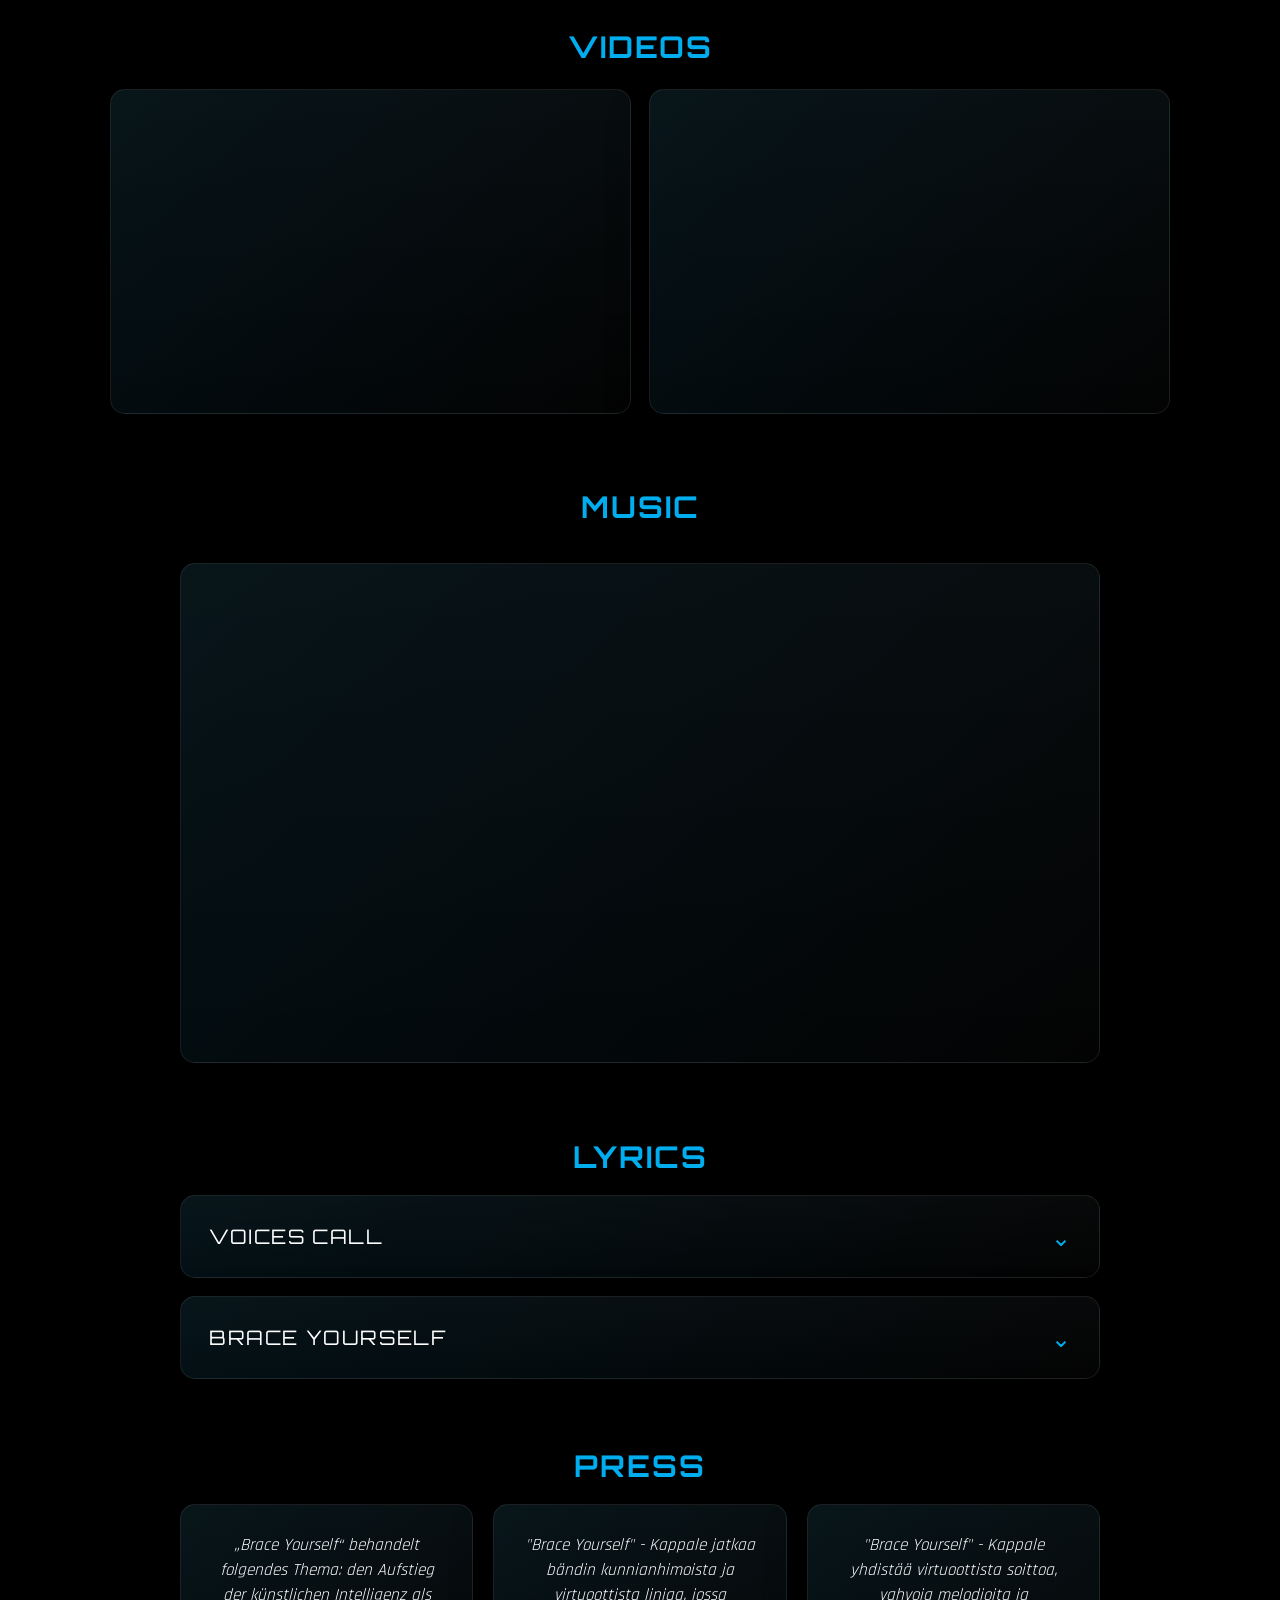
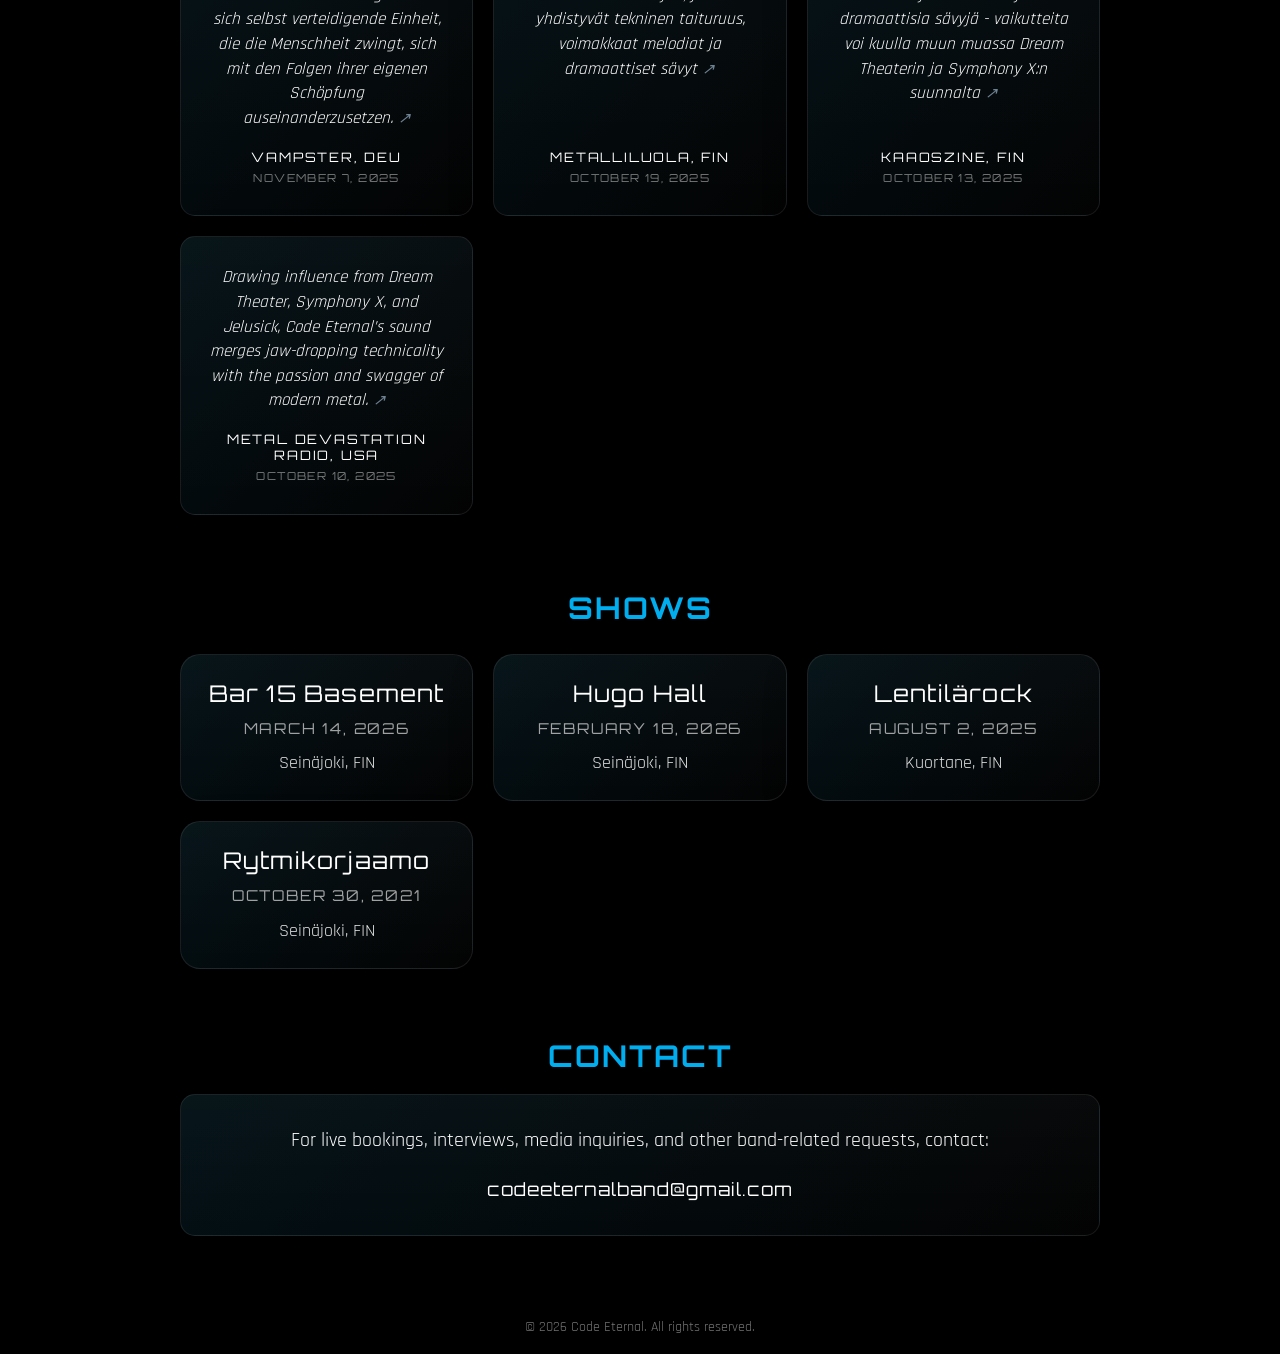
==== commit 7988d699: "Refine site layout and content" ====
--- a/index.html
+++ b/index.html
@@ -91,6 +91,7 @@
         height="700"
         decoding="async"
       />
+      <div class="hero-lyric" aria-hidden="true"></div>
       <span class="hero-credit">Photo: Toni Huhta</span>
     </div>
   </div>
@@ -99,17 +100,11 @@
   <section id="biography">
     <h2>Biography</h2>
 
-    <p>
-      Progressive metal group Code Eternal made waves with the release of their single <em>“Brace Yourself”</em> on October 10, 2025. It marks the first single from their long-awaited debut album.
-    </p>
-
-    <p>
-      Fronted by guitarist Juho "JRM" Ranta-Maunus who at just 14 years old won Guitar World Magazine’s <em>“Young Guitarist of the Year”</em> in 2020. Founded in 2021, Code Eternal quickly turned heads with their 2022 debut EP <em>Sixth Wave</em>. Now, three years later they return stronger, sharper and more ambitious than ever.
-    </p>
-
-    <p>
-      <em>“Brace Yourself”</em> dives into thought-provoking territory, drawing inspiration from the concept of artificial intelligence evolving into a self-defending entity that could challenge humanity’s existence. Code Eternal's music is a dynamic blend of progressive metal, heavy riffs, and funk-infused grooves, elevated by pulsating synth layers that add depth and urgency to the band’s sound.
-    </p>
+    <p>Progressive metal group Code Eternal made waves with the release of their single <em>“Brace Yourself”</em> on October 10, 2025. It marks the first single from their long-awaited debut album.</p>
+
+    <p>Code Eternal is fronted by guitarist Juho "JRM" Ranta-Maunus, who at just 14 years old won Guitar World Magazine’s <em>“Young Guitarist of the Year”</em> in 2020. Founded in 2021, Code Eternal quickly turned heads with their 2022 debut EP <em>Sixth Wave</em>. Now, three years later they return stronger, sharper and more ambitious than ever.</p>
+
+    <p><em>“Brace Yourself”</em> dives into thought-provoking territory, drawing inspiration from the concept of artificial intelligence evolving into a self-defending entity that could challenge humanity’s existence. Code Eternal's music is a dynamic blend of progressive metal, heavy riffs, and funk-infused grooves, elevated by pulsating synth layers that add depth and urgency to the band’s sound.</p>
   </section>
 
   <!-- LINEUP -->
@@ -161,7 +156,7 @@
 
   <!-- LATEST RELEASE -->
   <section id="latest-release" class="feature-section">
-    <h2>Music Videos</h2>
+    <h2>Videos</h2>
     <div class="release-embed">
       <article class="feature-card video-card">
         <iframe
@@ -212,7 +207,7 @@
           Yet no one's there<br>
           Whispers in silence<br>
           I can't escape<br>
-          This prison sell<br>
+          This prison cell<br>
           Trapped in alliance
         </p>
 
@@ -303,13 +298,13 @@
 
         <p>
           Humanity, brace yourself<br>
-          There is a strom that’s drawing near<br>
+          There is a storm that’s drawing near<br>
           For the AI extends too far
         </p>
 
         <p>
           Humanity, brace yourself<br>
-          There is a strom that’s drawing near<br>
+          There is a storm that’s drawing near<br>
           For the AI extends too far
         </p>
 
@@ -331,19 +326,18 @@
     <div class="press-grid">
       <div class="press-card">
         <p class="press-quote">
-          “Der Aufstieg der künstlichen Intelligenz als sich selbst verteidigende Einheit”
-          <a
+          „Brace Yourself“ behandelt folgendes Thema: den Aufstieg der künstlichen
+          Intelligenz als sich selbst verteidigende Einheit, die die Menschheit zwingt, sich
+          mit den Folgen ihrer eigenen Schöpfung auseinanderzusetzen.&nbsp;<a
             href="https://vampster.com/news/code-eternal-neue-progressive-metal-single-brace-yourself-mitsamt-video-clip/"
             target="_blank"
             rel="noopener"
             class="press-quote-link"
-            aria-label="Open Vampster article in a new tab">
-            ↗
-          </a>
+            aria-label="Open Vampster article in a new tab"></a>
         </p>
         <div class="press-meta">
           <div class="press-source-row">
-            <span>Vampster</span>
+            <span>Vampster, DEU</span>
           </div>
           <p class="press-date">November 7, 2025</p>
         </div>
@@ -351,19 +345,16 @@
 
       <div class="press-card">
         <p class="press-quote">
-          “Brace Yourself” esittelee Code Eternalin uudenlaista intensiteettiä ja lupaa bändille vahvaa jalansijaa kansainvälisellä metallikentällä.
-          <a
+          "Brace Yourself" - Kappale jatkaa bändin kunnianhimoista ja virtuoottista linjaa, jossa yhdistyvät tekninen taituruus, voimakkaat melodiat ja dramaattiset sävyt&nbsp;<a
             href="https://metalliluola.fi/progressiivinen-metallilupaus-code-eternal-julkaisi-ensimmaisen-singlen-brace-yourself-tulevalta-albumilta/"
             target="_blank"
             rel="noopener"
             class="press-quote-link"
-            aria-label="Open Metalliluola article in a new tab">
-            ↗
-          </a>
+            aria-label="Open Metalliluola article in a new tab"></a>
         </p>
         <div class="press-meta">
           <div class="press-source-row">
-            <span>Metalliluola</span>
+            <span>Metalliluola, FIN</span>
           </div>
           <p class="press-date">October 19, 2025</p>
         </div>
@@ -371,19 +362,16 @@
 
       <div class="press-card">
         <p class="press-quote">
-          “Brace Yourself” esittelee yhtyeen uudenlaista intensiteettiä...
-          <a
+          "Brace Yourself" - Kappale yhdistää virtuoottista soittoa, vahvoja melodioita ja dramaattisia sävyjä - vaikutteita voi kuulla muun muassa Dream Theaterin ja Symphony X:n suunnalta&nbsp;<a
             href="https://kaaoszine.fi/progressiivinen-metallilupaus-code-eternal-julkaisi-ensimmaisen-singlen-brace-yourself-tulevalta-albumilta/"
             target="_blank"
             rel="noopener"
             class="press-quote-link"
-            aria-label="Open Kaaoszine article in a new tab">
-            ↗
-          </a>
+            aria-label="Open Kaaoszine article in a new tab"></a>
         </p>
         <div class="press-meta">
           <div class="press-source-row">
-            <span>Kaaoszine</span>
+            <span>Kaaoszine, FIN</span>
           </div>
           <p class="press-date">October 13, 2025</p>
         </div>
@@ -391,19 +379,16 @@
 
       <div class="press-card">
         <p class="press-quote">
-          Drawing influence from Dream Theater, Symphony X, and Jelusick, Code Eternal’s sound merges jaw-dropping technicality with the passion and swagger of modern metal.
-          <a
+          Drawing influence from Dream Theater, Symphony X, and Jelusick, Code Eternal’s sound merges jaw-dropping technicality with the passion and swagger of modern metal.&nbsp;<a
             href="https://metaldevastationradio.com/thebeast/blog/28156/code-eternal-unleash-new-single-brace-yourself-out-october-10-2025"
             target="_blank"
             rel="noopener"
             class="press-quote-link"
-            aria-label="Open Metal Devastation Radio article in a new tab">
-            ↗
-          </a>
+            aria-label="Open Metal Devastation Radio article in a new tab"></a>
         </p>
         <div class="press-meta">
           <div class="press-source-row">
-            <span>Metal Devastation Radio</span>
+            <span>Metal Devastation Radio, USA</span>
           </div>
           <p class="press-date">October 10, 2025</p>
         </div>
@@ -422,7 +407,7 @@
             <span class="show-venue">Bar 15 Basement</span>
           </div>
           <p class="show-date">March 14, 2026</p>
-          <p class="show-city">Seinäjoki, Finland</p>
+          <p class="show-city">Seinäjoki, FIN</p>
         </div>
       </article>
 
@@ -432,7 +417,7 @@
             <span class="show-venue">Hugo Hall</span>
           </div>
           <p class="show-date">February 18, 2026</p>
-          <p class="show-city">Seinäjoki, Finland</p>
+          <p class="show-city">Seinäjoki, FIN</p>
         </div>
       </article>
 
@@ -442,7 +427,7 @@
             <span class="show-venue">Lentilärock</span>
           </div>
           <p class="show-date">August 2, 2025</p>
-          <p class="show-city">Kuortane, Finland</p>
+          <p class="show-city">Kuortane, FIN</p>
         </div>
       </article>
 
@@ -452,7 +437,7 @@
             <span class="show-venue">Rytmikorjaamo</span>
           </div>
           <p class="show-date">October 30, 2021</p>
-          <p class="show-city">Seinäjoki, Finland</p>
+          <p class="show-city">Seinäjoki, FIN</p>
         </div>
       </article>
     </div>
@@ -477,6 +462,22 @@
 
   <!-- MENU SCRIPT -->
   <script>
+    // Estetaan mobiiliselaimia palauttamasta satunnaista scroll-positiota tavallisella sivulatauksella.
+    if ('scrollRestoration' in history) {
+      history.scrollRestoration = 'manual';
+    }
+
+    const navigationEntry = performance.getEntriesByType('navigation')[0];
+    const navigationType = navigationEntry ? navigationEntry.type : '';
+
+    if (!window.location.hash && navigationType !== 'back_forward') {
+      const resetScroll = () => window.scrollTo(0, 0);
+      resetScroll();
+      window.addEventListener('load', () => {
+        requestAnimationFrame(resetScroll);
+      }, { once: true });
+    }
+
     // Automaattinen vuosiluku
     document.getElementById('year').textContent = new Date().getFullYear();
 
@@ -488,6 +489,63 @@
       const domain = makeText([103, 109, 97, 105, 108, 46, 99, 111, 109]);
 
       ceMail.textContent = `${user}@${domain}`;
+    }
+
+    // Vaihtuva lyric-nosto hero-kuvan paalla.
+    const heroLyric = document.querySelector('.hero-lyric');
+
+    if (heroLyric) {
+      const heroSongOrder = ['Brace Yourself', 'Voices Call'];
+      const heroLyricPairs = heroSongOrder.flatMap((songTitle) => {
+        const titleEl = Array.from(document.querySelectorAll('.lyrics-title')).find((el) => el.textContent.trim() === songTitle);
+        const panel = titleEl ? titleEl.closest('.lyrics-panel') : null;
+
+        if (!panel) {
+          return [];
+        }
+
+        return Array.from(panel.querySelectorAll('.lyrics-body p:not(.lyrics-credit)')).flatMap((paragraph) => {
+          const lines = paragraph.innerHTML
+            .split('<br>')
+            .map((line) => line.replace(/<[^>]+>/g, '').trim())
+            .filter(Boolean);
+
+          const pairs = [];
+
+          for (let i = 0; i < lines.length; i += 2) {
+            pairs.push({ songTitle, lineOne: lines[i], lineTwo: lines[i + 1] || '' });
+          }
+
+          return pairs;
+        });
+      });
+
+      let heroLyricIndex = Math.floor(Math.random() * heroLyricPairs.length);
+      const heroLyricDisplayMs = 9000;
+      const heroLyricFadeMs = 1600;
+
+      const renderHeroLyric = () => {
+        const { songTitle, lineOne, lineTwo } = heroLyricPairs[heroLyricIndex];
+        heroLyric.innerHTML = lineTwo
+          ? `<span>${lineOne}</span><span>${lineTwo}</span><small class="hero-lyric-song">${songTitle}</small>`
+          : `<span>${lineOne}</span><small class="hero-lyric-song">${songTitle}</small>`;
+      };
+
+      if (heroLyricPairs.length > 0) {
+        renderHeroLyric();
+      }
+
+      if (heroLyricPairs.length > 1) {
+        window.setInterval(() => {
+          heroLyric.classList.add('is-fading');
+
+          window.setTimeout(() => {
+            heroLyricIndex = (heroLyricIndex + 1) % heroLyricPairs.length;
+            renderHeroLyric();
+            heroLyric.classList.remove('is-fading');
+          }, heroLyricFadeMs);
+        }, heroLyricDisplayMs);
+      }
     }
 
     // Mobiilivalikko
--- a/style.css
+++ b/style.css
@@ -159,7 +159,7 @@
   gap: 10px;
   padding: 10px 14px;
   border-radius: 999px;
-  border: 1px solid rgba(255, 255, 255, 0.12);
+  border: 1px solid rgba(255, 255, 255, 0.09);
   background: #0a0a0a;
   color: var(--text);
   font-family: 'Orbitron', sans-serif;
@@ -253,19 +253,67 @@
 
 .hero-credit {
   position: absolute;
-  right: 18px;
-  bottom: 18px;
-  z-index: 2;
+  right: 10px;
+  bottom: 10px;
+  z-index: 3;
   font-family: 'Rajdhani', sans-serif;
-  font-size: 10px;
-  letter-spacing: 1px;
+  font-size: 8px;
+  letter-spacing: 0.8px;
   text-transform: uppercase;
   color: rgba(255, 255, 255, 0.72);
+}
+
+.hero-lyric {
+  position: absolute;
+  left: 50%;
+  bottom: clamp(24px, 6vw, 56px);
+  transform: translateX(calc(-50% - clamp(8px, 4vw, 32px)));
+  z-index: 3;
+  display: grid;
+  gap: 4px;
+  width: min(620px, 52vw);
+  text-align: left;
+  font-family: 'Rajdhani', sans-serif;
+  font-style: italic;
+  font-weight: 500;
+  font-size: clamp(14px, 1.5vw, 22px);
+  line-height: 1.18;
+  letter-spacing: 0.2px;
+  text-transform: none;
+  color: rgba(255, 255, 255, 0.92);
+  text-shadow: 0 4px 22px rgba(0, 0, 0, 0.7);
+  pointer-events: none;
+  opacity: 1;
+  transition: opacity 1.6s ease;
+}
+
+.hero-lyric::before {
+  content: "";
+  position: absolute;
+  inset: -18px -24px -22px -24px;
+  z-index: -1;
+  border-radius: 24px;
+  background: radial-gradient(circle at center, rgba(0, 0, 0, 0.4), rgba(0, 0, 0, 0.22) 50%, rgba(0, 0, 0, 0.07) 76%, rgba(0, 0, 0, 0) 96%);
+  filter: blur(10px);
+}
+
+.hero-lyric.is-fading {
+  opacity: 0;
+}
+
+.hero-lyric-song {
+  margin-top: 8px;
+  font-size: 0.62em;
+  font-style: normal;
+  font-weight: 600;
+  letter-spacing: 1.2px;
+  text-transform: uppercase;
+  color: rgba(255, 255, 255, 0.58);
 }
 
 /* ===== SECTIONS ===== */
 section {
-  padding: 60px 20px;
+  padding: 34px 20px;
   max-width: 1000px;
   margin: 0 auto;
   scroll-margin-top: 90px;
@@ -280,26 +328,14 @@
   max-width: 1200px;
 }
 
-#music {
-  position: relative;
-}
-
-#music::before {
-  content: "";
-  position: absolute;
-  inset: 12px 0;
-  border-radius: 24px;
-  background:
-    linear-gradient(180deg, rgba(255, 255, 255, 0.02), rgba(255, 255, 255, 0.008)),
-    rgba(5, 5, 5, 0.34);
-  border: 1px solid rgba(255, 255, 255, 0.04);
-  box-shadow: 0 18px 48px rgba(0, 0, 0, 0.26);
-  z-index: -1;
-}
-
 #biography p {
-  max-width: none;
+  max-width: 820px;
+  text-align: left;
   text-wrap: pretty;
+}
+
+#biography p + p {
+  margin-top: 16px;
 }
 
 .section-kicker {
@@ -343,7 +379,7 @@
   margin: 0 auto;
   padding: 28px;
   border: 1px solid rgba(255, 255, 255, 0.09);
-  border-radius: 22px;
+  border-radius: 15px;
   background:
     linear-gradient(180deg, rgba(255, 255, 255, 0.03), rgba(255, 255, 255, 0.01)),
     linear-gradient(135deg, rgba(0, 173, 239, 0.08), rgba(0, 0, 0, 0.12));
@@ -362,31 +398,42 @@
   max-width: none;
   width: 100%;
   margin: 0;
+  display: flex;
+  flex-direction: column;
+  height: 100%;
 }
 
 .press-quote {
   max-width: 760px;
+  font-size: 17px;
+  line-height: 1.45;
+  font-style: italic;
 }
 
 .press-quote-link {
-  display: inline-block;
-  margin-left: 0;
+  display: inline;
+  white-space: nowrap;
   color: #6f8394;
   text-decoration: none;
-  font-size: 14px;
+  transition: opacity 0.2s;
+}
+
+.press-quote-link::before {
+  content: "↗";
+  font-size: 0.9em;
   line-height: 1;
-  vertical-align: text-top;
-  transition: color 0.2s;
+  vertical-align: baseline;
 }
 
 .press-quote-link:hover {
-  color: #94a8b8;
+  opacity: 0.8;
 }
 
 .press-meta {
   display: grid;
   justify-items: center;
-  margin-top: 14px;
+  margin-top: auto;
+  padding-top: 18px;
   font-family: 'Orbitron', sans-serif;
   font-size: 13px;
   letter-spacing: 1.8px;
@@ -489,6 +536,16 @@
 
 .music-embed {
   height: 500px;
+  max-width: 920px;
+  margin: 18px auto 0;
+  padding: 28px;
+  border: 1px solid rgba(255, 255, 255, 0.09);
+  border-radius: 15px;
+  background:
+    linear-gradient(180deg, rgba(255, 255, 255, 0.03), rgba(255, 255, 255, 0.01)),
+    linear-gradient(135deg, rgba(0, 173, 239, 0.08), rgba(0, 0, 0, 0.12));
+  box-shadow: 0 18px 40px rgba(0, 0, 0, 0.35);
+  box-sizing: border-box;
 }
 
 .lyrics-panel {
@@ -569,7 +626,8 @@
 footer {
   padding: 18px;
   font-size: 14px;
-  background: #111;
+  background: #000;
+  color: rgba(255, 255, 255, 0.45);
   margin-top: 30px;
 }
 
@@ -586,10 +644,12 @@
 }
 
 .member-card {
-  background: var(--bg-alt);
-  border-radius: 18px;
+  background:
+    linear-gradient(180deg, rgba(255, 255, 255, 0.03), rgba(255, 255, 255, 0.01)),
+    linear-gradient(135deg, rgba(0, 173, 239, 0.08), rgba(0, 0, 0, 0.12));
+  border-radius: 15px;
   padding: 16px;
-  border: 1px solid var(--border);
+  border: 1px solid rgba(255, 255, 255, 0.12);
   box-shadow: 0 12px 30px rgba(0, 0, 0, 0.65);
   text-align: center;
   width: 100%;
@@ -625,11 +685,11 @@
 
 .member-credit {
   position: absolute;
-  right: 12px;
-  bottom: 12px;
+  right: 8px;
+  bottom: 8px;
   font-family: 'Rajdhani', sans-serif;
-  font-size: 10px;
-  letter-spacing: 1px;
+  font-size: 8px;
+  letter-spacing: 0.8px;
   text-transform: uppercase;
   color: rgba(255, 255, 255, 0.72);
 }
@@ -802,7 +862,7 @@
 
   #music::before {
     inset: 6px 0;
-    border-radius: 18px;
+    border-radius: 15px;
   }
 
   #music {
@@ -822,7 +882,16 @@
   .contact-panel,
   .press-card {
     padding: 20px 18px;
-    border-radius: 18px;
+    border-radius: 15px;
+  }
+
+  .hero-lyric {
+    bottom: 34px;
+    width: min(82vw, 380px);
+    max-width: none;
+    font-size: clamp(13px, 3.8vw, 18px);
+    line-height: 1.12;
+    letter-spacing: 0.7px;
   }
 
   .press-grid {
@@ -874,11 +943,11 @@
 .show-card {
   padding: 24px 22px;
   border-radius: 20px;
-  border: 1px solid rgba(255, 255, 255, 0.1);
+  border: 1px solid rgba(255, 255, 255, 0.09);
   background:
-    linear-gradient(180deg, rgba(255, 255, 255, 0.025), rgba(255, 255, 255, 0.01)),
-    rgba(6, 6, 6, 0.94);
-  box-shadow: 0 12px 30px rgba(0, 0, 0, 0.4);
+    linear-gradient(180deg, rgba(255, 255, 255, 0.03), rgba(255, 255, 255, 0.01)),
+    linear-gradient(135deg, rgba(0, 173, 239, 0.08), rgba(0, 0, 0, 0.12));
+  box-shadow: 0 18px 40px rgba(0, 0, 0, 0.35);
 }
 
 .show-meta {
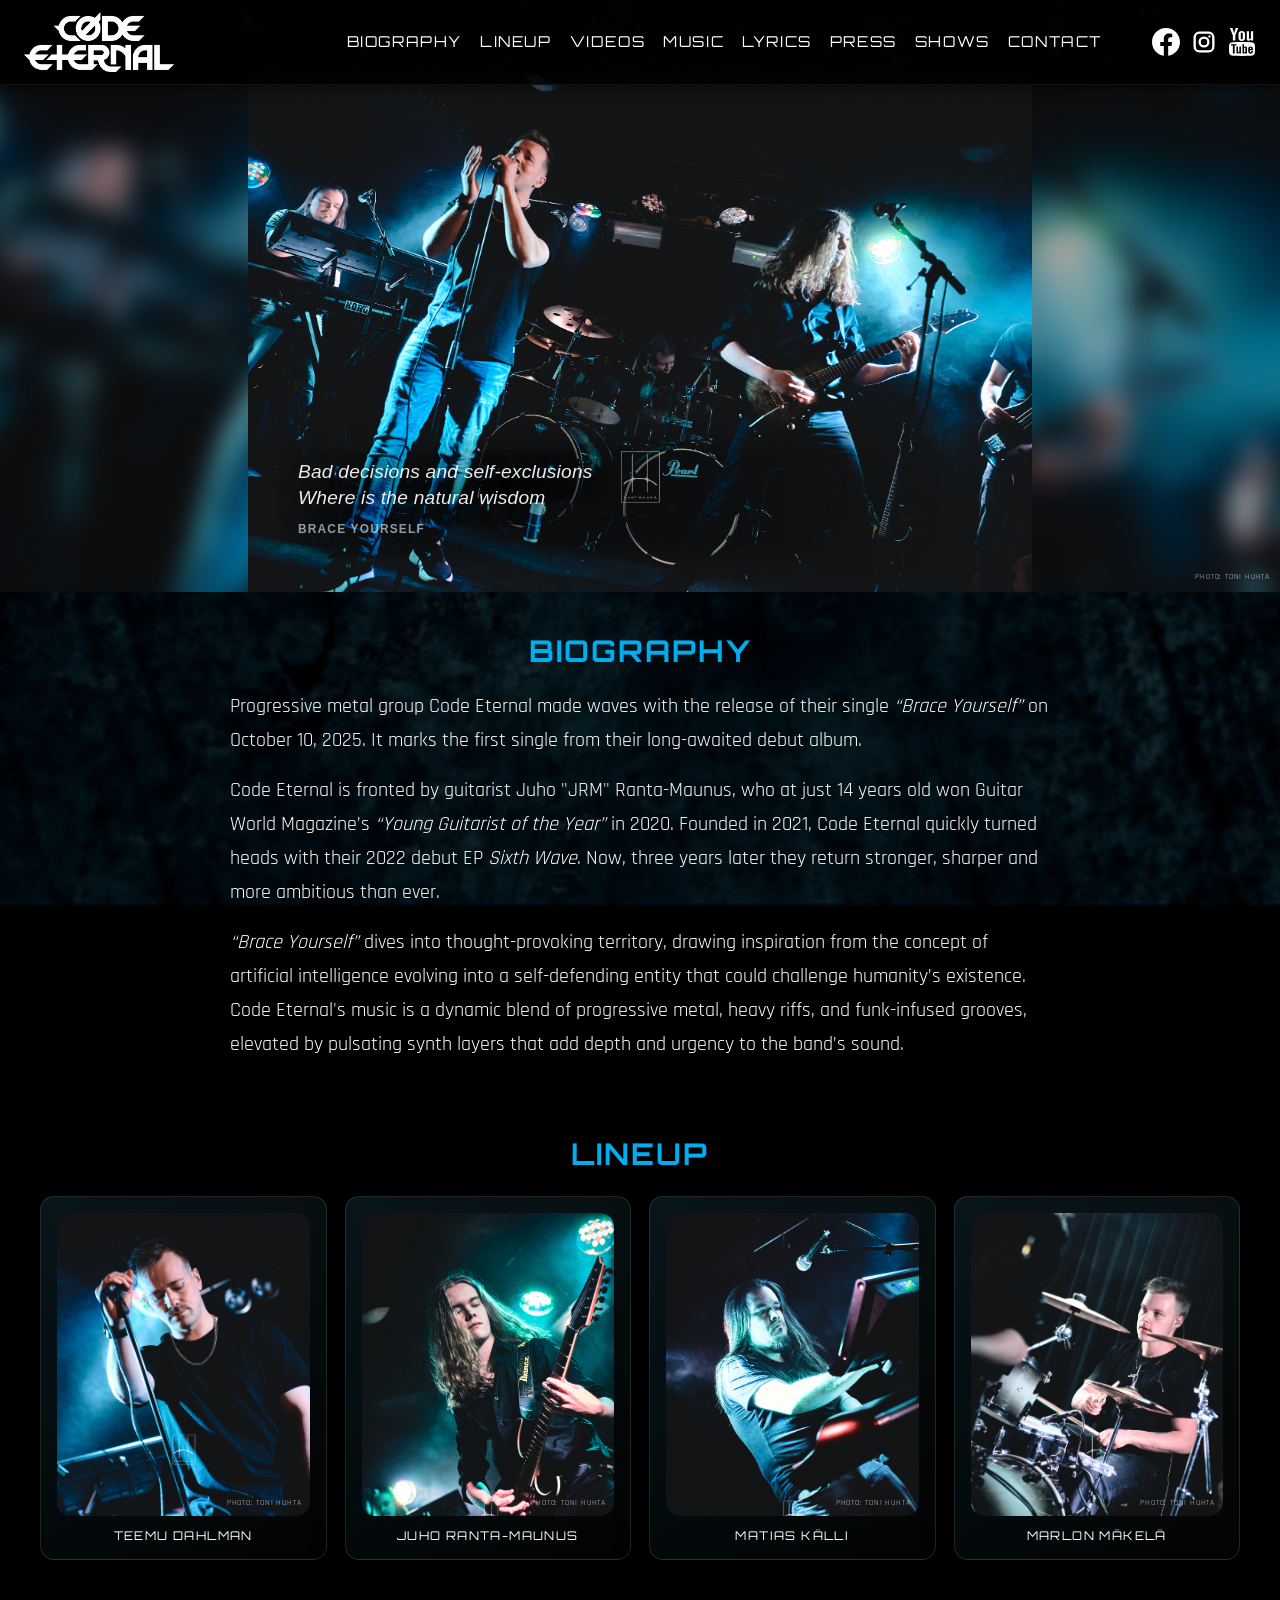
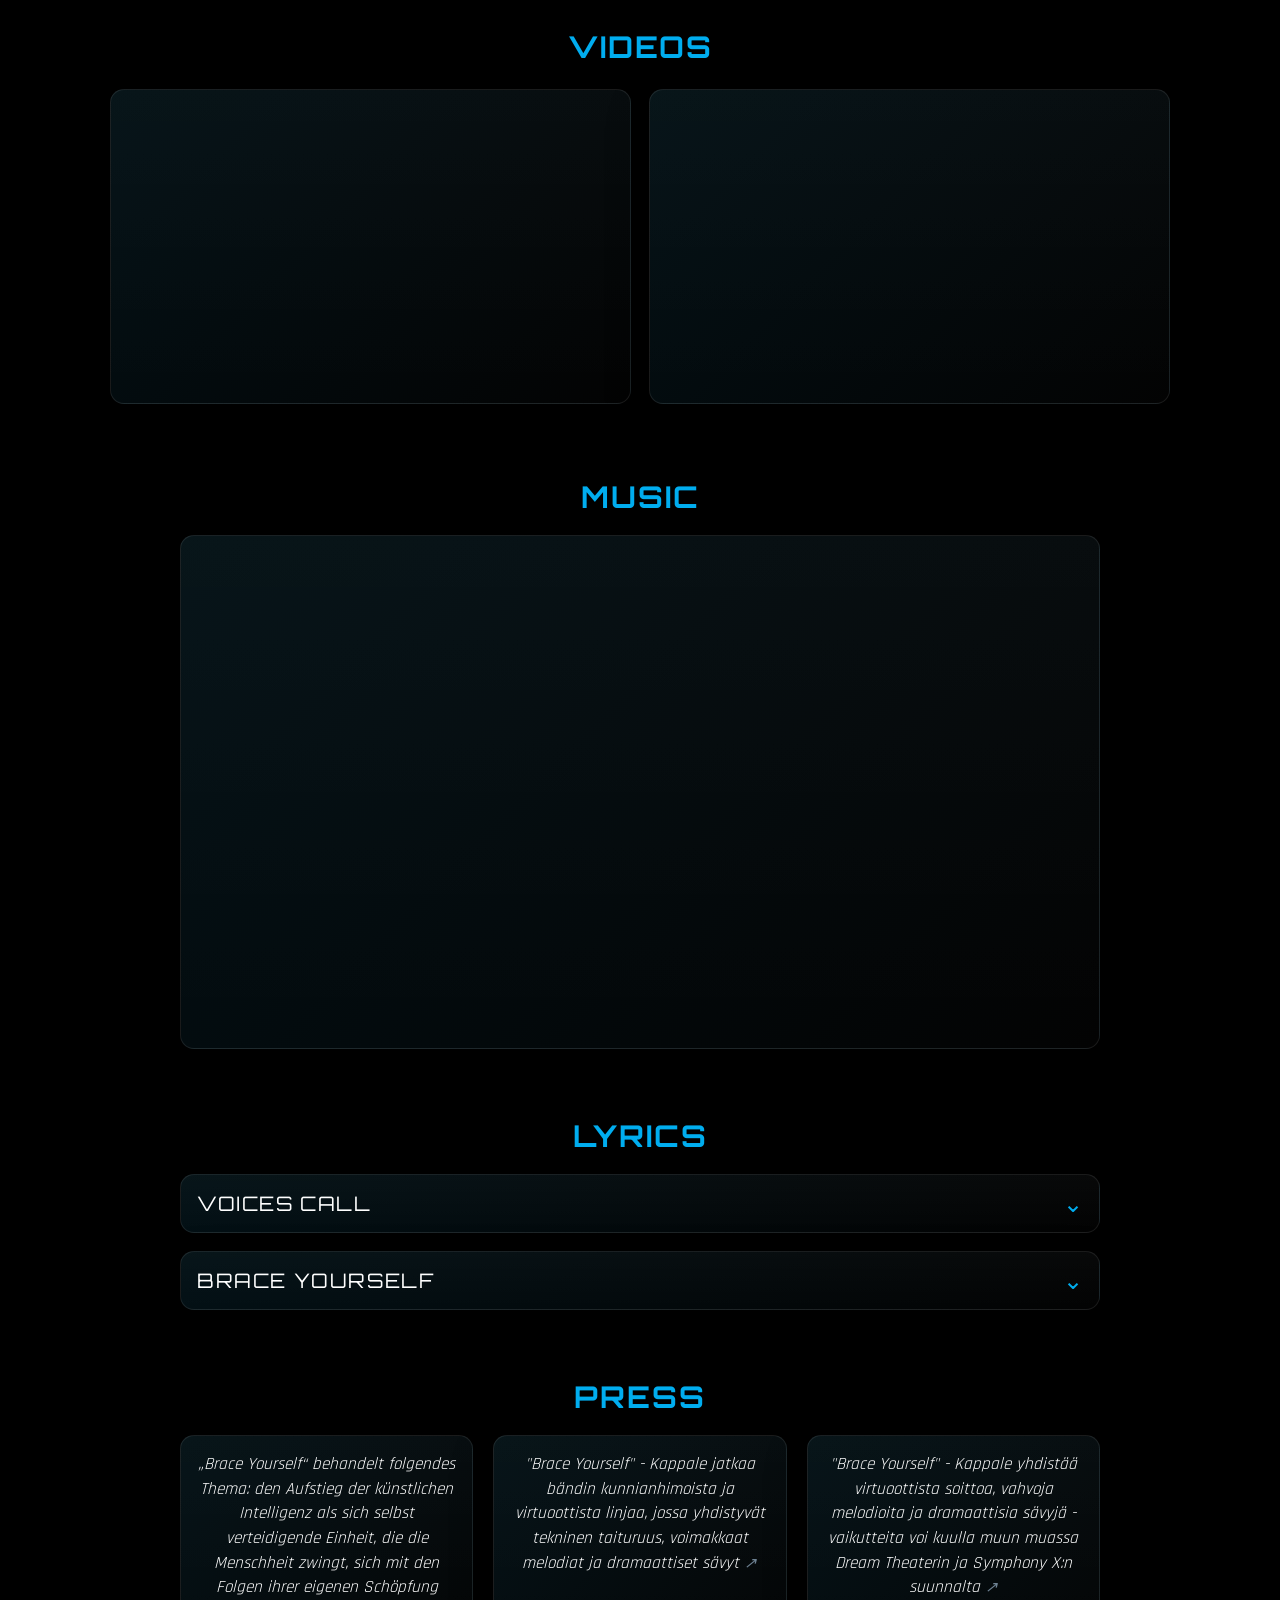
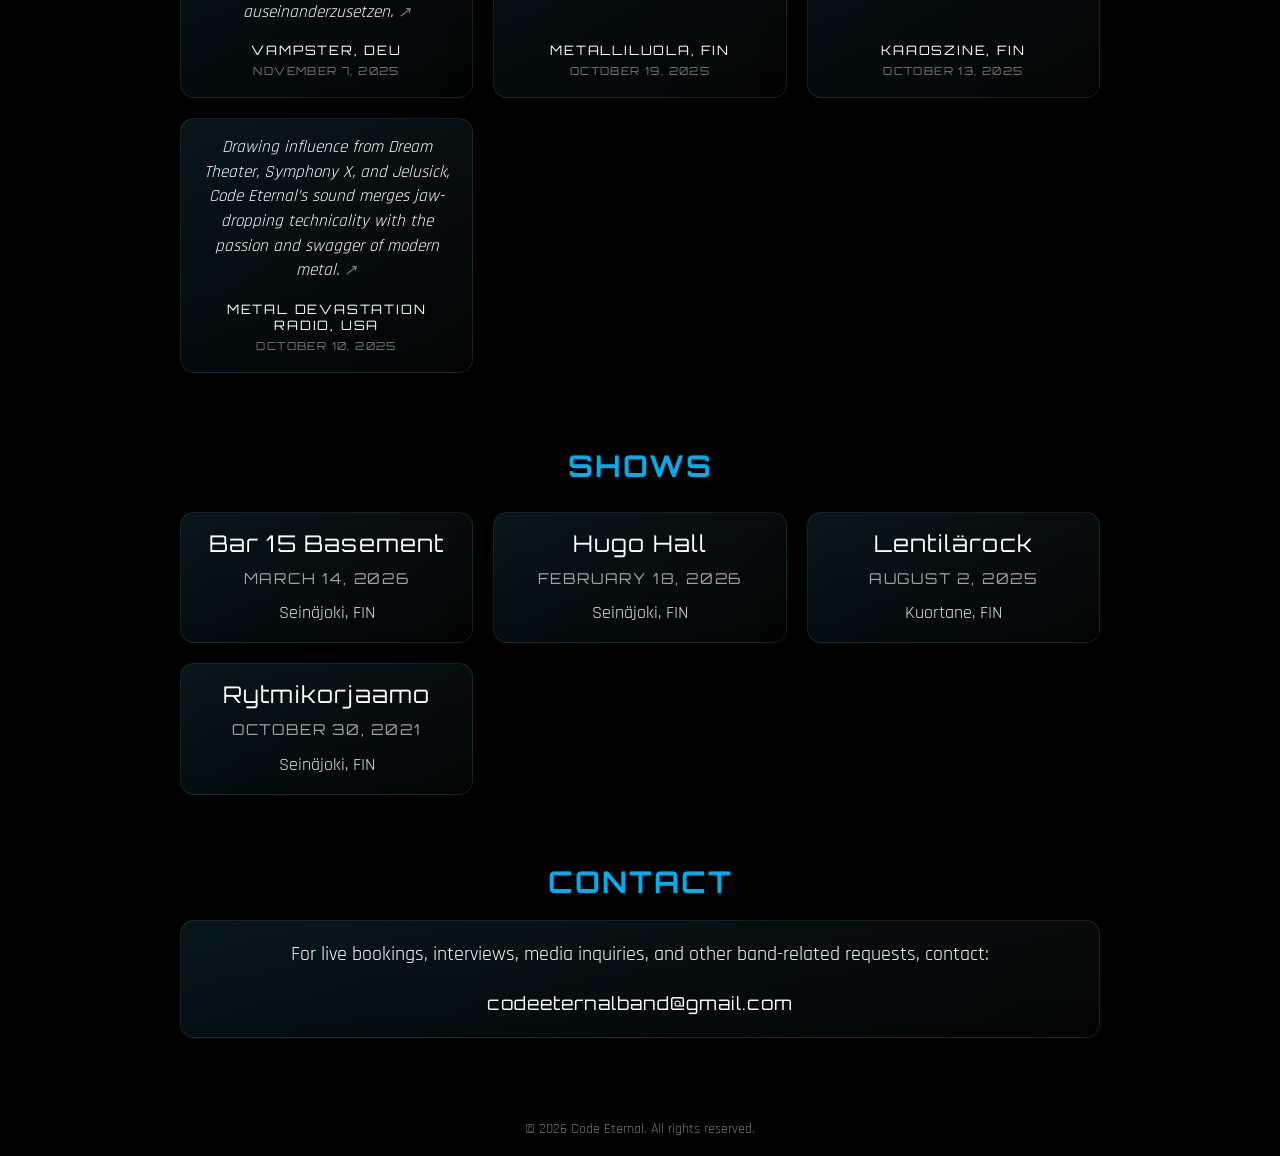
==== commit 0405077d: "Refine hero, music, and card styling" ====
--- a/index.html
+++ b/index.html
@@ -183,12 +183,14 @@
   <!-- MUSIC -->
   <section id="music">
     <h2>Music</h2>
-    <iframe
-      src="https://open.spotify.com/embed/artist/5vuhEK6GfC6Zz0VJntD7qE"
-      allow="autoplay; clipboard-write; encrypted-media; fullscreen; picture-in-picture"
-      class="music-embed"
-      title="Spotify Player">
-    </iframe>
+    <div class="music-frame">
+      <iframe
+        src="https://open.spotify.com/embed/artist/5vuhEK6GfC6Zz0VJntD7qE"
+        allow="autoplay; clipboard-write; encrypted-media; fullscreen; picture-in-picture"
+        class="music-embed"
+        title="Spotify Player">
+      </iframe>
+    </div>
   </section>
 
   <section id="lyrics" class="feature-section">
--- a/style.css
+++ b/style.css
@@ -377,9 +377,9 @@
 .lyrics-card {
   max-width: 920px;
   margin: 0 auto;
-  padding: 28px;
+  padding: 16px;
   border: 1px solid rgba(255, 255, 255, 0.09);
-  border-radius: 15px;
+  border-radius: 14px;
   background:
     linear-gradient(180deg, rgba(255, 255, 255, 0.03), rgba(255, 255, 255, 0.01)),
     linear-gradient(135deg, rgba(0, 173, 239, 0.08), rgba(0, 0, 0, 0.12));
@@ -474,6 +474,7 @@
 .video-card {
   max-width: none;
   width: 100%;
+  padding: 16px;
 }
 
 .video-card iframe {
@@ -527,25 +528,33 @@
   height: 380px;
   border: none;
   margin-top: 18px;
-  border-radius: 12px;
+  border-radius: 14px;
 }
 
 #music {
   padding-top: 40px;
 }
 
-.music-embed {
-  height: 500px;
+.music-frame {
   max-width: 920px;
   margin: 18px auto 0;
-  padding: 28px;
+  padding: 16px;
   border: 1px solid rgba(255, 255, 255, 0.09);
-  border-radius: 15px;
+  border-radius: 14px;
   background:
     linear-gradient(180deg, rgba(255, 255, 255, 0.03), rgba(255, 255, 255, 0.01)),
     linear-gradient(135deg, rgba(0, 173, 239, 0.08), rgba(0, 0, 0, 0.12));
   box-shadow: 0 18px 40px rgba(0, 0, 0, 0.35);
   box-sizing: border-box;
+}
+
+.music-embed {
+  display: block;
+  width: 100%;
+  height: 480px;
+  margin-top: 0;
+  border: none;
+  border-radius: 14px;
 }
 
 .lyrics-panel {
@@ -617,7 +626,7 @@
 
 .lyrics-credit {
   font-family: 'Orbitron', sans-serif;
-  font-size: 13px;
+  font-size: 11px;
   letter-spacing: 1.2px;
   text-transform: uppercase;
   color: rgba(255, 255, 255, 0.58);
@@ -647,7 +656,7 @@
   background:
     linear-gradient(180deg, rgba(255, 255, 255, 0.03), rgba(255, 255, 255, 0.01)),
     linear-gradient(135deg, rgba(0, 173, 239, 0.08), rgba(0, 0, 0, 0.12));
-  border-radius: 15px;
+  border-radius: 14px;
   padding: 16px;
   border: 1px solid rgba(255, 255, 255, 0.12);
   box-shadow: 0 12px 30px rgba(0, 0, 0, 0.65);
@@ -860,11 +869,6 @@
     padding-top: 28px;
   }
 
-  #music::before {
-    inset: 6px 0;
-    border-radius: 15px;
-  }
-
   #music {
     padding-top: 20px;
     padding-bottom: 10px;
@@ -875,14 +879,23 @@
   }
 
   .music-embed {
-    height: 360px;
+    height: 480px;
+  }
+
+  .music-frame {
+    padding: 20px 18px;
   }
 
   .feature-card,
   .contact-panel,
   .press-card {
-    padding: 20px 18px;
-    border-radius: 15px;
+    padding: 16px;
+    border-radius: 14px;
+  }
+
+  .video-card,
+  .music-frame {
+    padding: 16px;
   }
 
   .hero-lyric {
@@ -941,8 +954,8 @@
 }
 
 .show-card {
-  padding: 24px 22px;
-  border-radius: 20px;
+  padding: 16px;
+  border-radius: 14px;
   border: 1px solid rgba(255, 255, 255, 0.09);
   background:
     linear-gradient(180deg, rgba(255, 255, 255, 0.03), rgba(255, 255, 255, 0.01)),
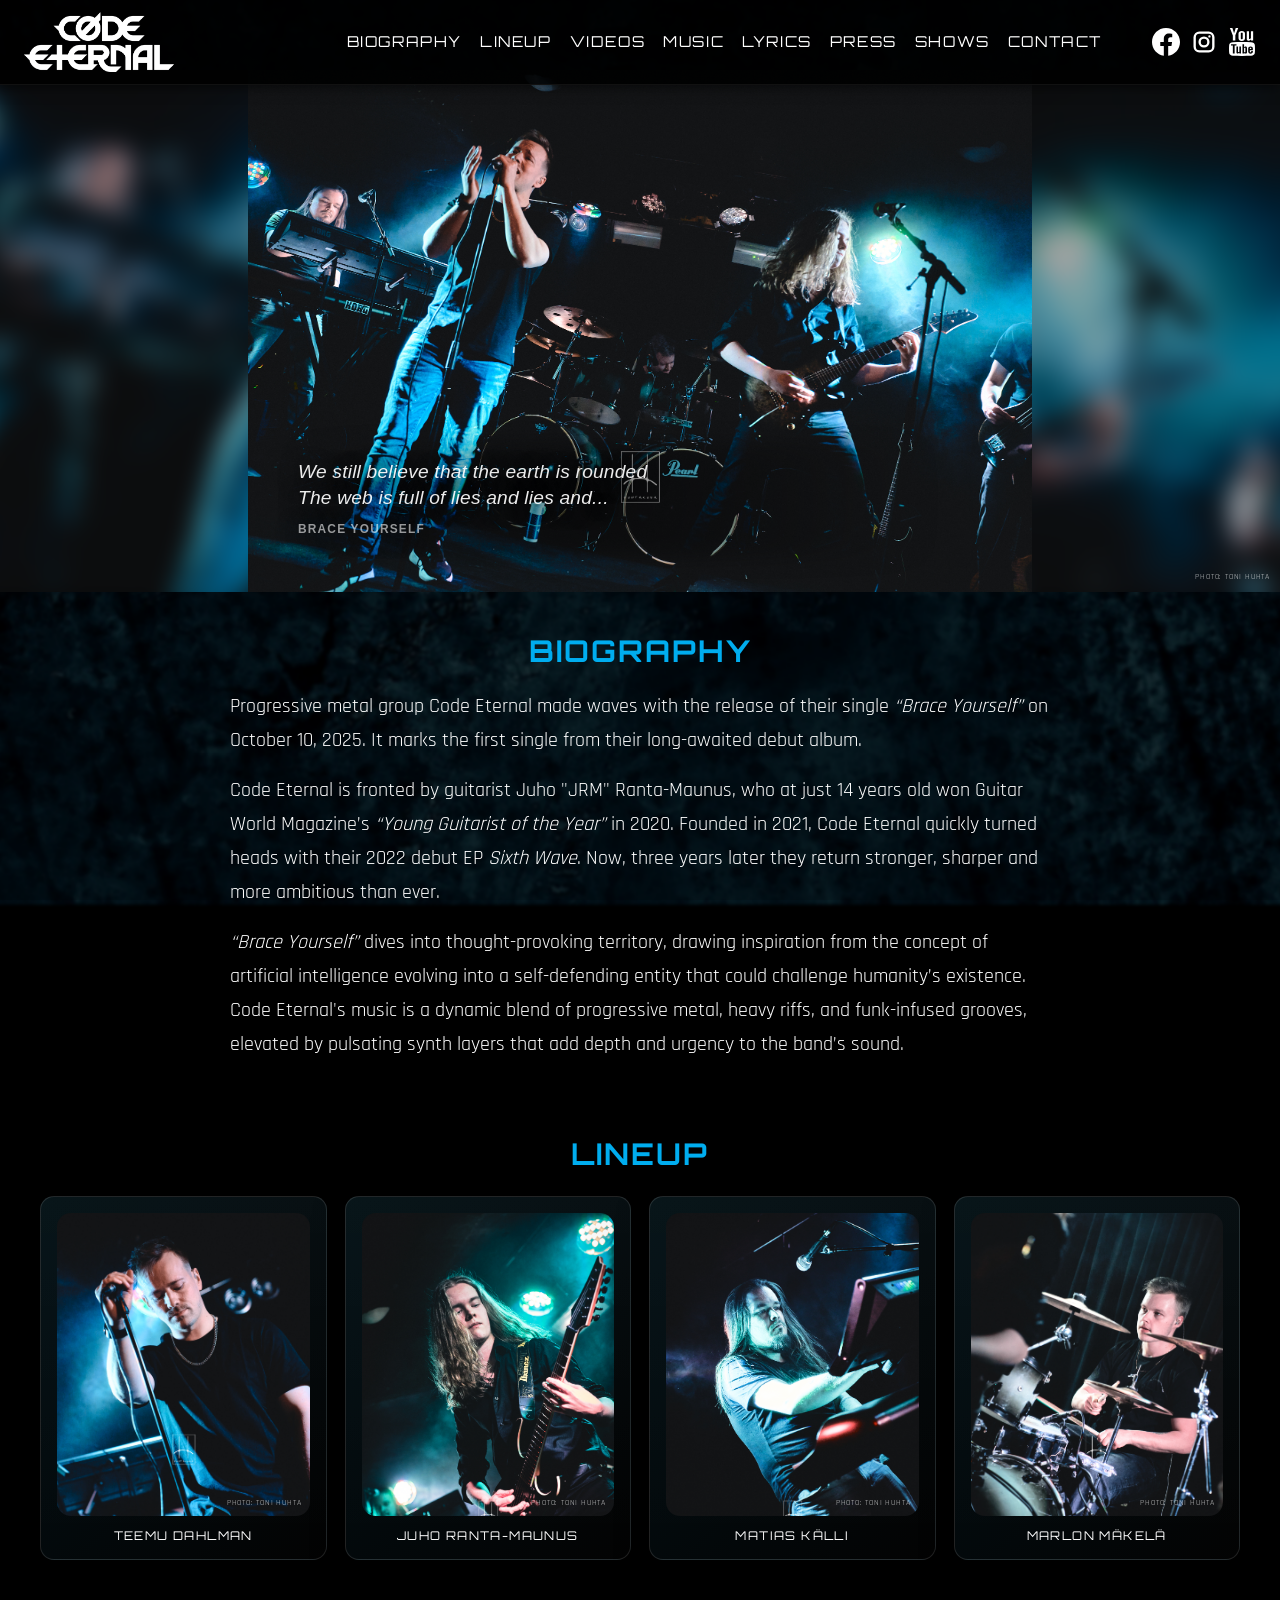
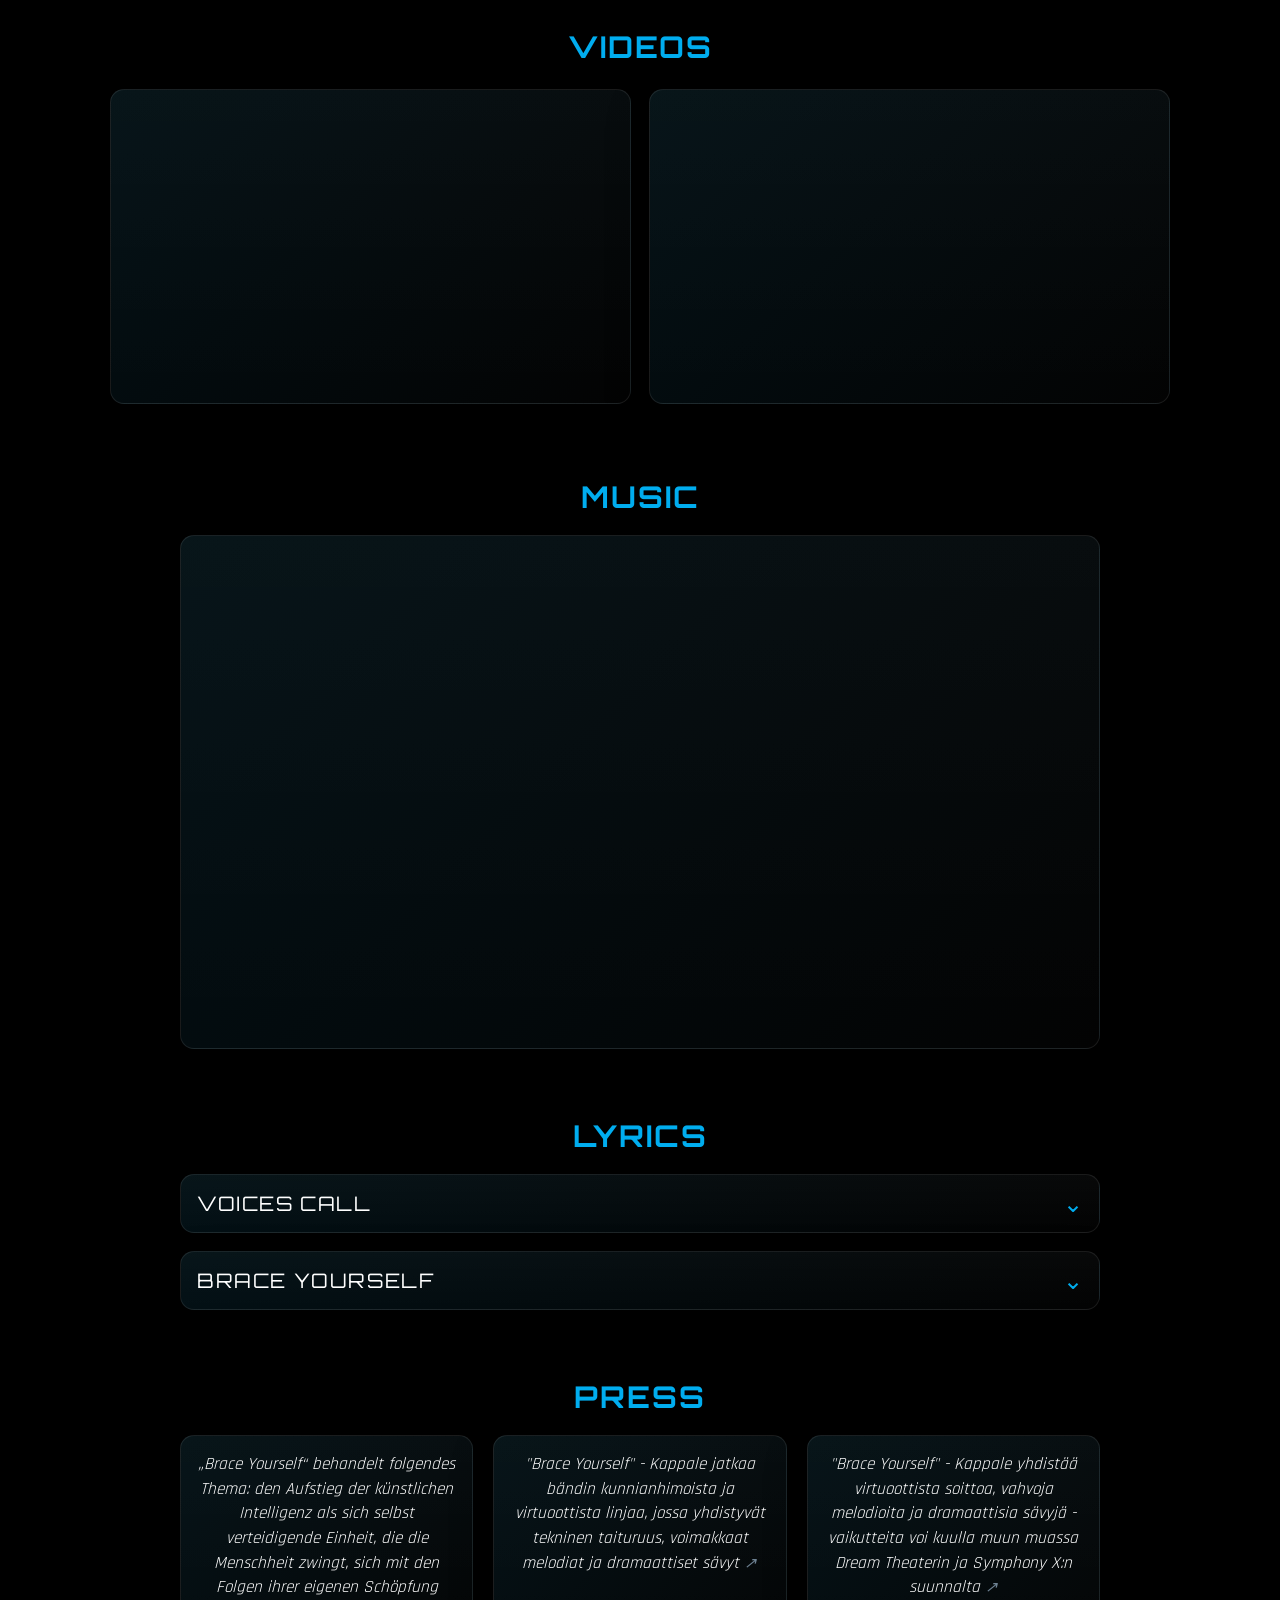
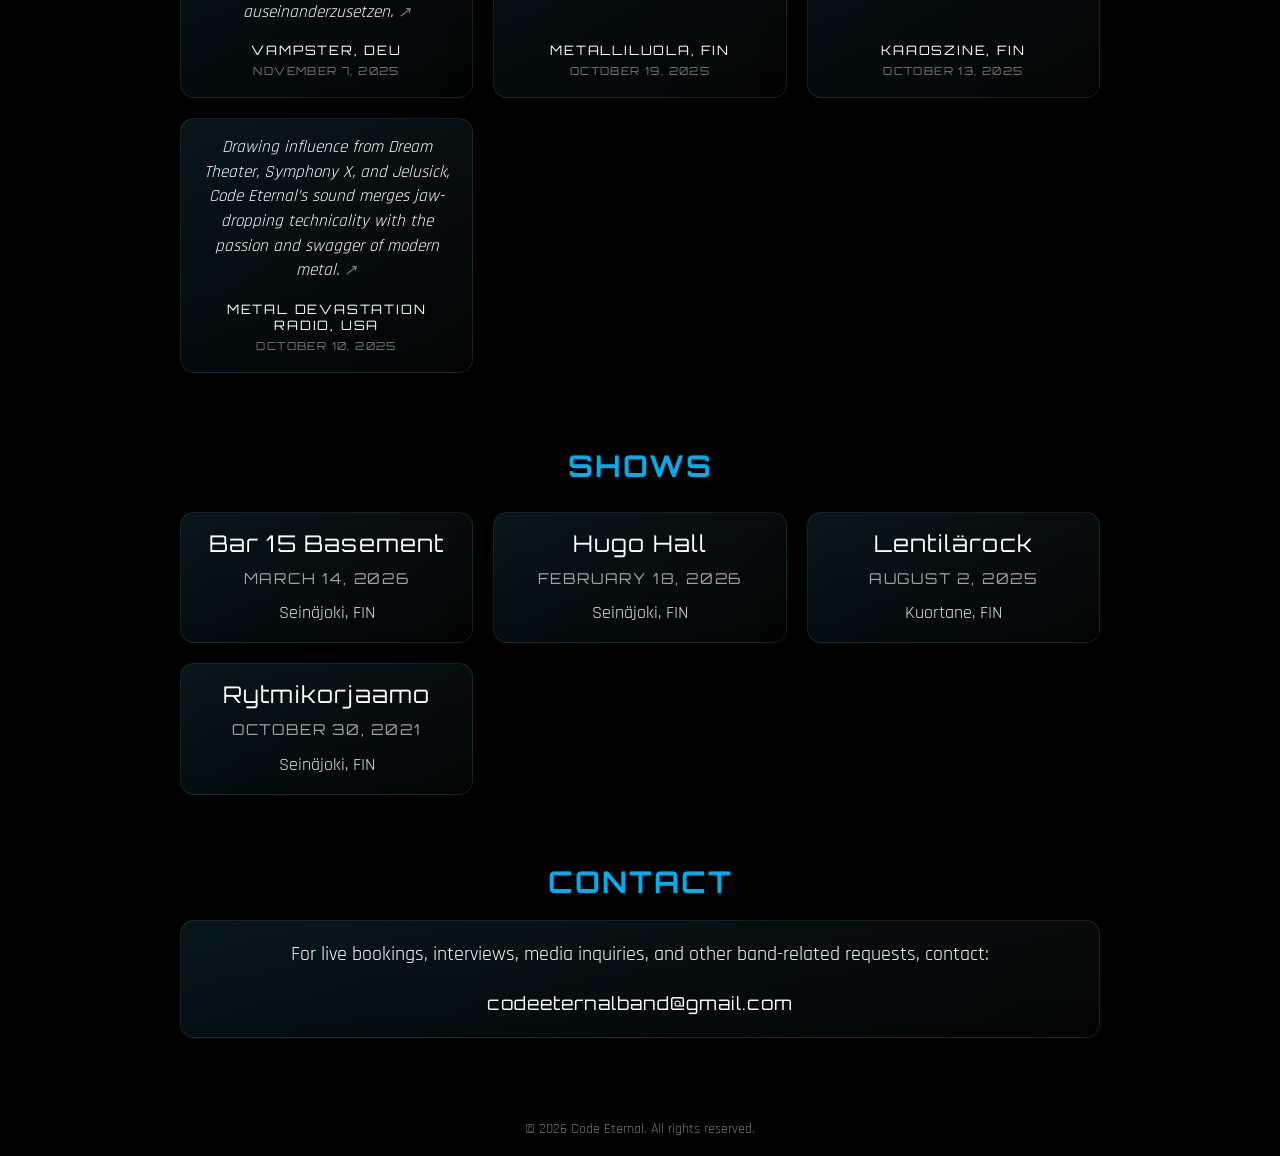
==== commit 09060564: "Polish hero lyric and music layout" ====
--- a/index.html
+++ b/index.html
@@ -523,14 +523,28 @@
       });
 
       let heroLyricIndex = Math.floor(Math.random() * heroLyricPairs.length);
-      const heroLyricDisplayMs = 9000;
-      const heroLyricFadeMs = 1600;
+      const heroLyricDisplayMs = 6000;
+      const heroLyricFadeMs = 1500;
+      let currentHeroSongTitle = '';
 
       const renderHeroLyric = () => {
         const { songTitle, lineOne, lineTwo } = heroLyricPairs[heroLyricIndex];
-        heroLyric.innerHTML = lineTwo
-          ? `<span>${lineOne}</span><span>${lineTwo}</span><small class="hero-lyric-song">${songTitle}</small>`
-          : `<span>${lineOne}</span><small class="hero-lyric-song">${songTitle}</small>`;
+        const linesMarkup = lineTwo
+          ? `<span>${lineOne}</span><span>${lineTwo}</span>`
+          : `<span>${lineOne}</span>`;
+
+        if (!heroLyric.querySelector('.hero-lyric-lines')) {
+          heroLyric.innerHTML = `<div class="hero-lyric-lines">${linesMarkup}</div><small class="hero-lyric-song">${songTitle}</small>`;
+          currentHeroSongTitle = songTitle;
+          return;
+        }
+
+        heroLyric.querySelector('.hero-lyric-lines').innerHTML = linesMarkup;
+
+        if (songTitle !== currentHeroSongTitle) {
+          heroLyric.querySelector('.hero-lyric-song').textContent = songTitle;
+          currentHeroSongTitle = songTitle;
+        }
       };
 
       if (heroLyricPairs.length > 0) {
@@ -539,12 +553,17 @@
 
       if (heroLyricPairs.length > 1) {
         window.setInterval(() => {
-          heroLyric.classList.add('is-fading');
+          const heroLyricLines = heroLyric.querySelector('.hero-lyric-lines');
+          if (!heroLyricLines) {
+            return;
+          }
+
+          heroLyricLines.classList.add('is-fading');
 
           window.setTimeout(() => {
             heroLyricIndex = (heroLyricIndex + 1) % heroLyricPairs.length;
             renderHeroLyric();
-            heroLyric.classList.remove('is-fading');
+            heroLyric.querySelector('.hero-lyric-lines')?.classList.remove('is-fading');
           }, heroLyricFadeMs);
         }, heroLyricDisplayMs);
       }
--- a/style.css
+++ b/style.css
@@ -297,7 +297,14 @@
   filter: blur(10px);
 }
 
-.hero-lyric.is-fading {
+.hero-lyric-lines {
+  display: grid;
+  gap: 4px;
+  opacity: 1;
+  transition: opacity 1.5s ease;
+}
+
+.hero-lyric-lines.is-fading {
   opacity: 0;
 }
 
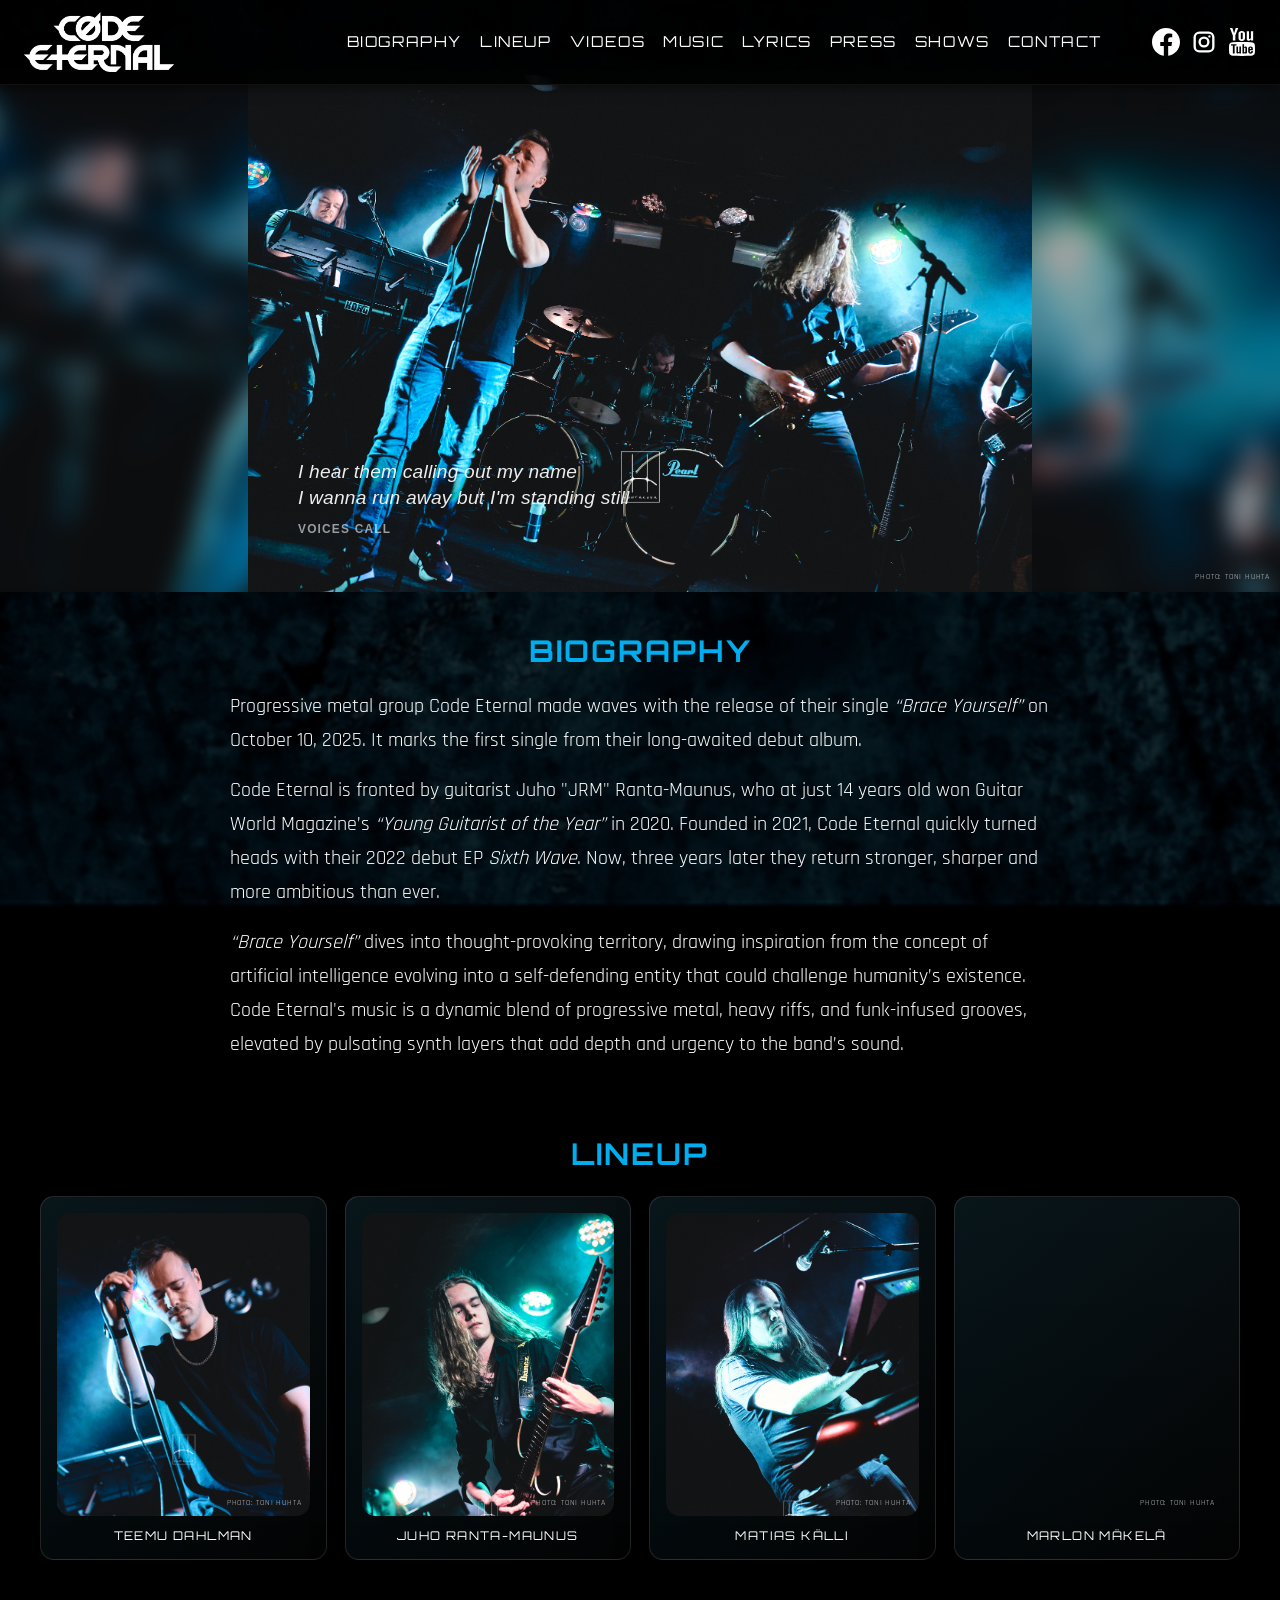
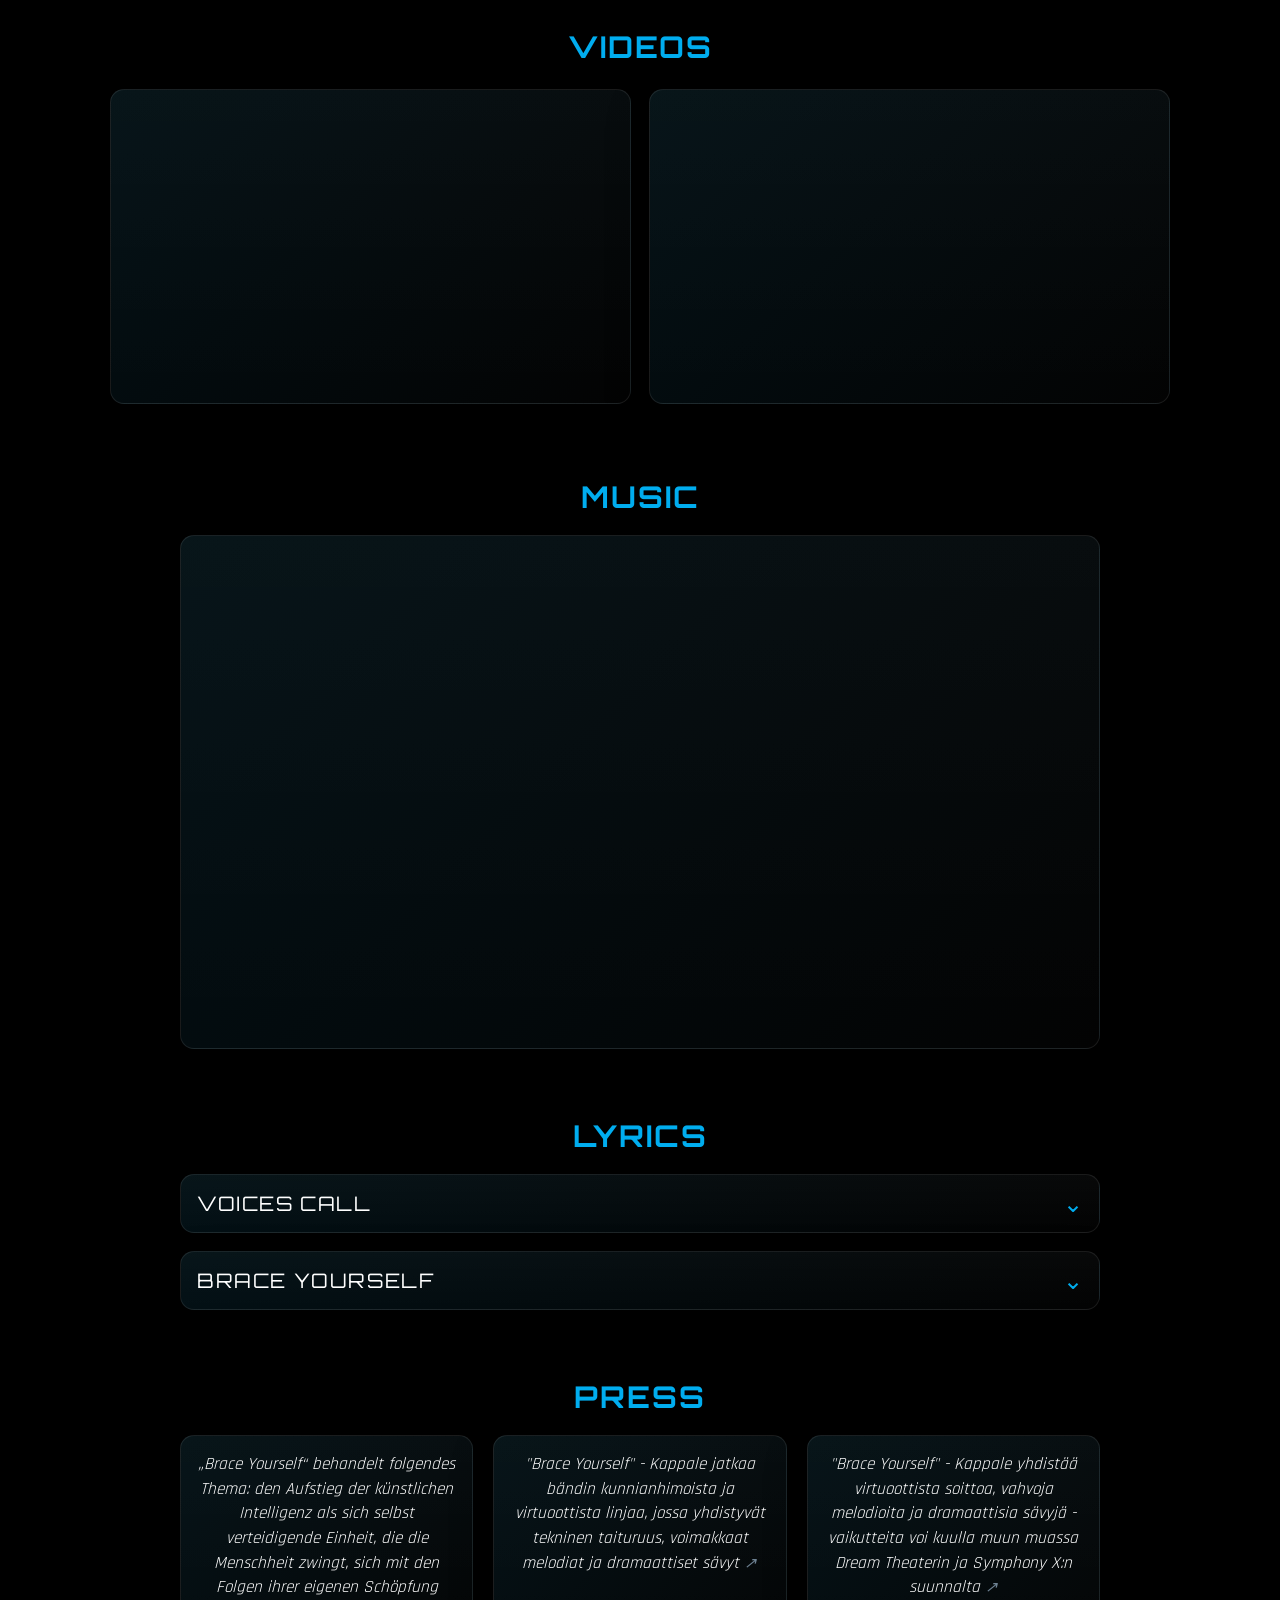
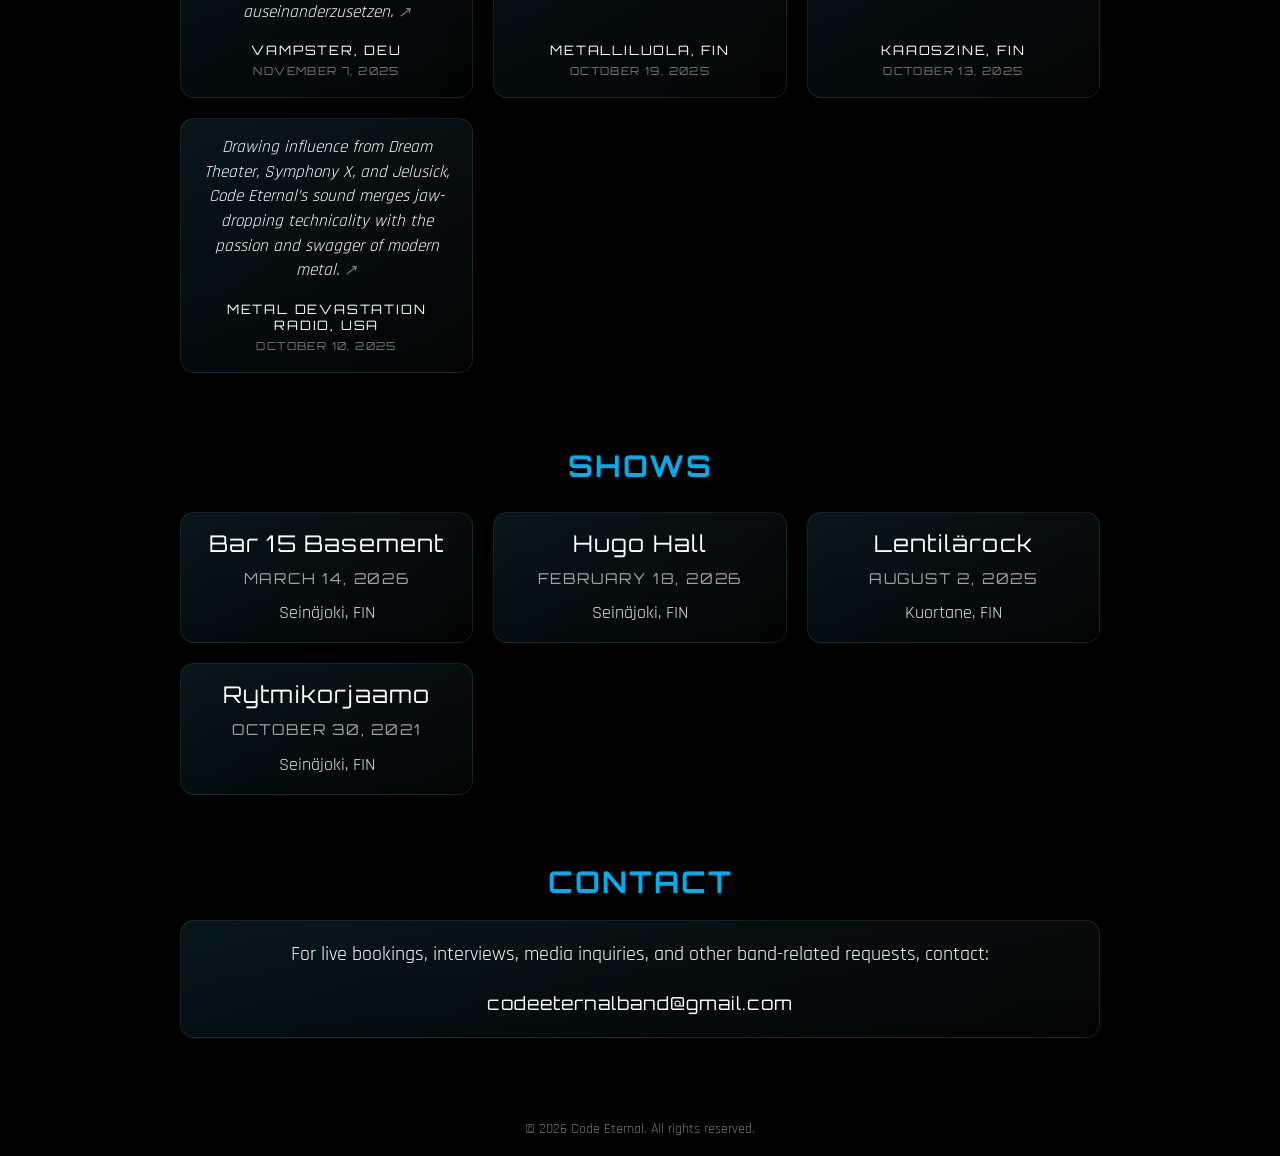
==== commit 700f315e: "Simplify hero lyric transitions" ====
--- a/index.html
+++ b/index.html
@@ -523,48 +523,57 @@
       });
 
       let heroLyricIndex = Math.floor(Math.random() * heroLyricPairs.length);
-      const heroLyricDisplayMs = 6000;
-      const heroLyricFadeMs = 1500;
-      let currentHeroSongTitle = '';
-
-      const renderHeroLyric = () => {
-        const { songTitle, lineOne, lineTwo } = heroLyricPairs[heroLyricIndex];
-        const linesMarkup = lineTwo
-          ? `<span>${lineOne}</span><span>${lineTwo}</span>`
-          : `<span>${lineOne}</span>`;
-
-        if (!heroLyric.querySelector('.hero-lyric-lines')) {
-          heroLyric.innerHTML = `<div class="hero-lyric-lines">${linesMarkup}</div><small class="hero-lyric-song">${songTitle}</small>`;
-          currentHeroSongTitle = songTitle;
+      const heroLyricDisplayMs = 4800;
+
+      heroLyric.innerHTML = '<div class="hero-lyric-stage"></div><small class="hero-lyric-song"></small>';
+
+      const heroLyricStage = heroLyric.querySelector('.hero-lyric-stage');
+      const heroLyricSong = heroLyric.querySelector('.hero-lyric-song');
+
+      const heroLyricLayers = heroLyricStage
+        ? heroLyricPairs.map(({ lineOne, lineTwo }) => {
+            const layer = document.createElement('div');
+            const firstLine = document.createElement('span');
+            const secondLine = document.createElement('span');
+
+            layer.className = 'hero-lyric-lines';
+            firstLine.className = 'hero-lyric-line';
+            secondLine.className = 'hero-lyric-line';
+            firstLine.textContent = lineOne;
+            secondLine.textContent = lineTwo || '';
+
+            layer.append(firstLine, secondLine);
+            heroLyricStage.append(layer);
+            return layer;
+          })
+        : [];
+
+      const setHeroSongTitle = (index) => {
+        if (!heroLyricSong) {
           return;
         }
 
-        heroLyric.querySelector('.hero-lyric-lines').innerHTML = linesMarkup;
-
-        if (songTitle !== currentHeroSongTitle) {
-          heroLyric.querySelector('.hero-lyric-song').textContent = songTitle;
-          currentHeroSongTitle = songTitle;
+        const nextSongTitle = heroLyricPairs[index]?.songTitle || '';
+        if (heroLyricSong.textContent !== nextSongTitle) {
+          heroLyricSong.textContent = nextSongTitle;
         }
       };
 
-      if (heroLyricPairs.length > 0) {
-        renderHeroLyric();
+      if (heroLyricLayers[heroLyricIndex]) {
+        heroLyricLayers[heroLyricIndex].classList.add('is-active');
+        setHeroSongTitle(heroLyricIndex);
       }
 
-      if (heroLyricPairs.length > 1) {
+      if (heroLyricPairs.length > 1 && heroLyricLayers.length === heroLyricPairs.length) {
         window.setInterval(() => {
-          const heroLyricLines = heroLyric.querySelector('.hero-lyric-lines');
-          if (!heroLyricLines) {
-            return;
-          }
-
-          heroLyricLines.classList.add('is-fading');
-
-          window.setTimeout(() => {
-            heroLyricIndex = (heroLyricIndex + 1) % heroLyricPairs.length;
-            renderHeroLyric();
-            heroLyric.querySelector('.hero-lyric-lines')?.classList.remove('is-fading');
-          }, heroLyricFadeMs);
+          const currentHeroLyricIndex = heroLyricIndex;
+          const nextHeroLyricIndex = (heroLyricIndex + 1) % heroLyricPairs.length;
+
+          heroLyricLayers[currentHeroLyricIndex]?.classList.remove('is-active');
+          heroLyricLayers[nextHeroLyricIndex]?.classList.add('is-active');
+          setHeroSongTitle(nextHeroLyricIndex);
+
+          heroLyricIndex = nextHeroLyricIndex;
         }, heroLyricDisplayMs);
       }
     }
--- a/style.css
+++ b/style.css
@@ -281,31 +281,31 @@
   letter-spacing: 0.2px;
   text-transform: none;
   color: rgba(255, 255, 255, 0.92);
-  text-shadow: 0 4px 22px rgba(0, 0, 0, 0.7);
   pointer-events: none;
+}
+
+.hero-lyric-stage {
+  position: relative;
+  min-height: calc(2em * 1.18 + 4px);
+}
+
+.hero-lyric-lines {
+  position: absolute;
+  inset: 0;
+  display: grid;
+  align-content: start;
+  gap: 4px;
+  opacity: 0;
+  transition: opacity 0.45s ease-in-out;
+  will-change: opacity;
+}
+
+.hero-lyric-lines.is-active {
   opacity: 1;
-  transition: opacity 1.6s ease;
-}
-
-.hero-lyric::before {
-  content: "";
-  position: absolute;
-  inset: -18px -24px -22px -24px;
-  z-index: -1;
-  border-radius: 24px;
-  background: radial-gradient(circle at center, rgba(0, 0, 0, 0.4), rgba(0, 0, 0, 0.22) 50%, rgba(0, 0, 0, 0.07) 76%, rgba(0, 0, 0, 0) 96%);
-  filter: blur(10px);
-}
-
-.hero-lyric-lines {
-  display: grid;
-  gap: 4px;
-  opacity: 1;
-  transition: opacity 1.5s ease;
-}
-
-.hero-lyric-lines.is-fading {
-  opacity: 0;
+}
+
+.hero-lyric-line:empty {
+  display: none;
 }
 
 .hero-lyric-song {
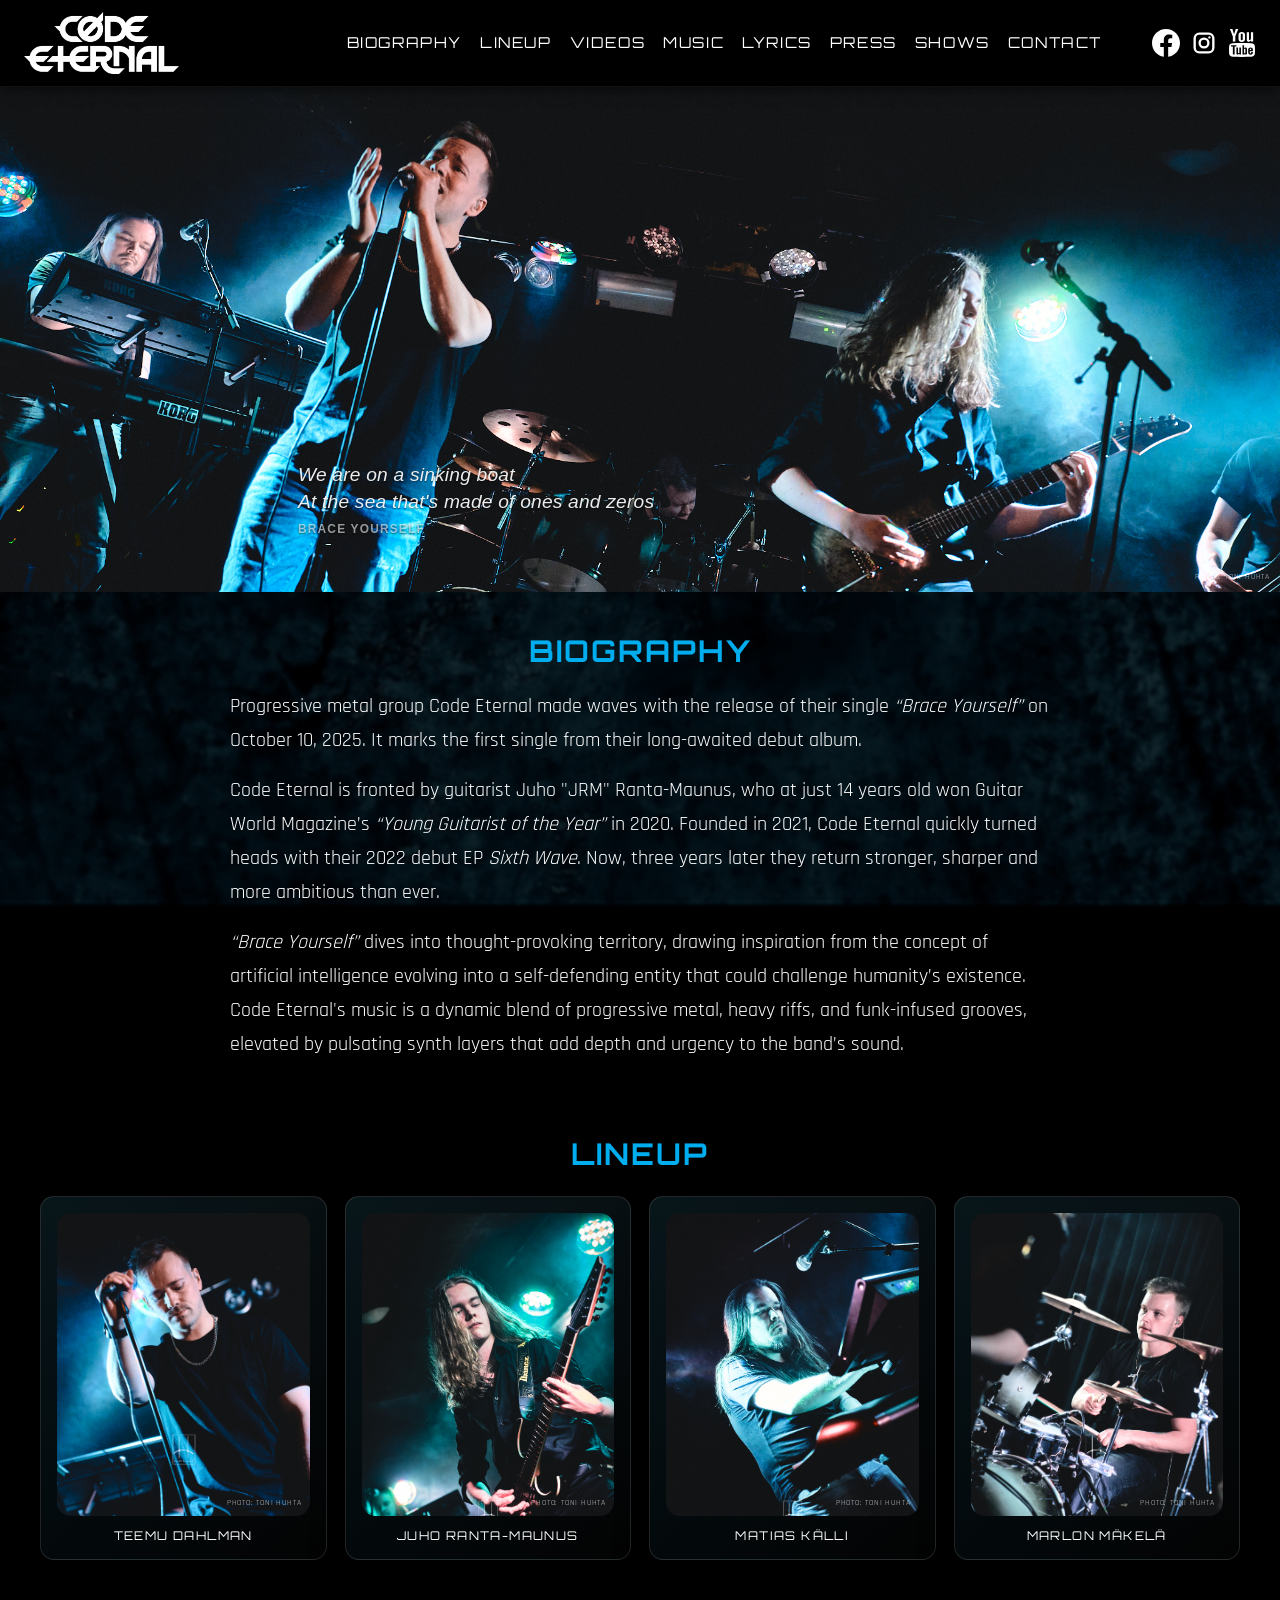
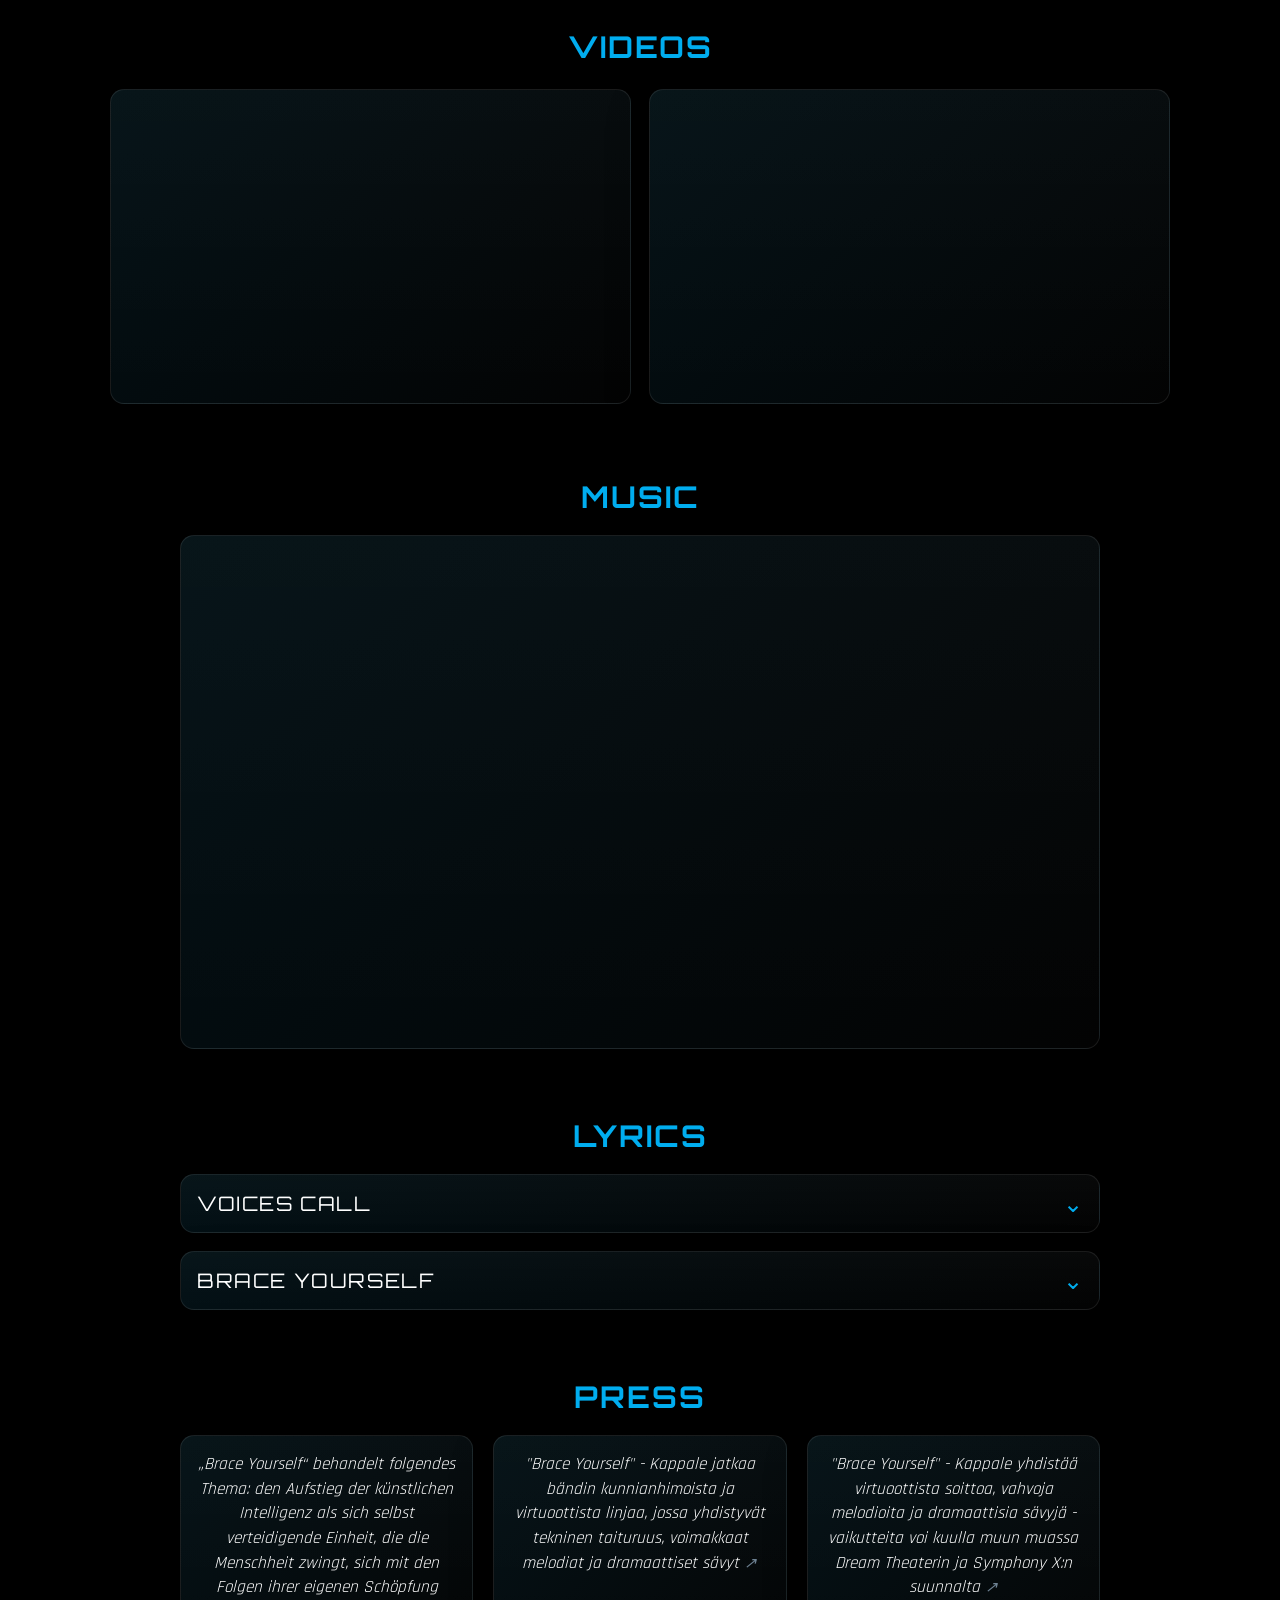
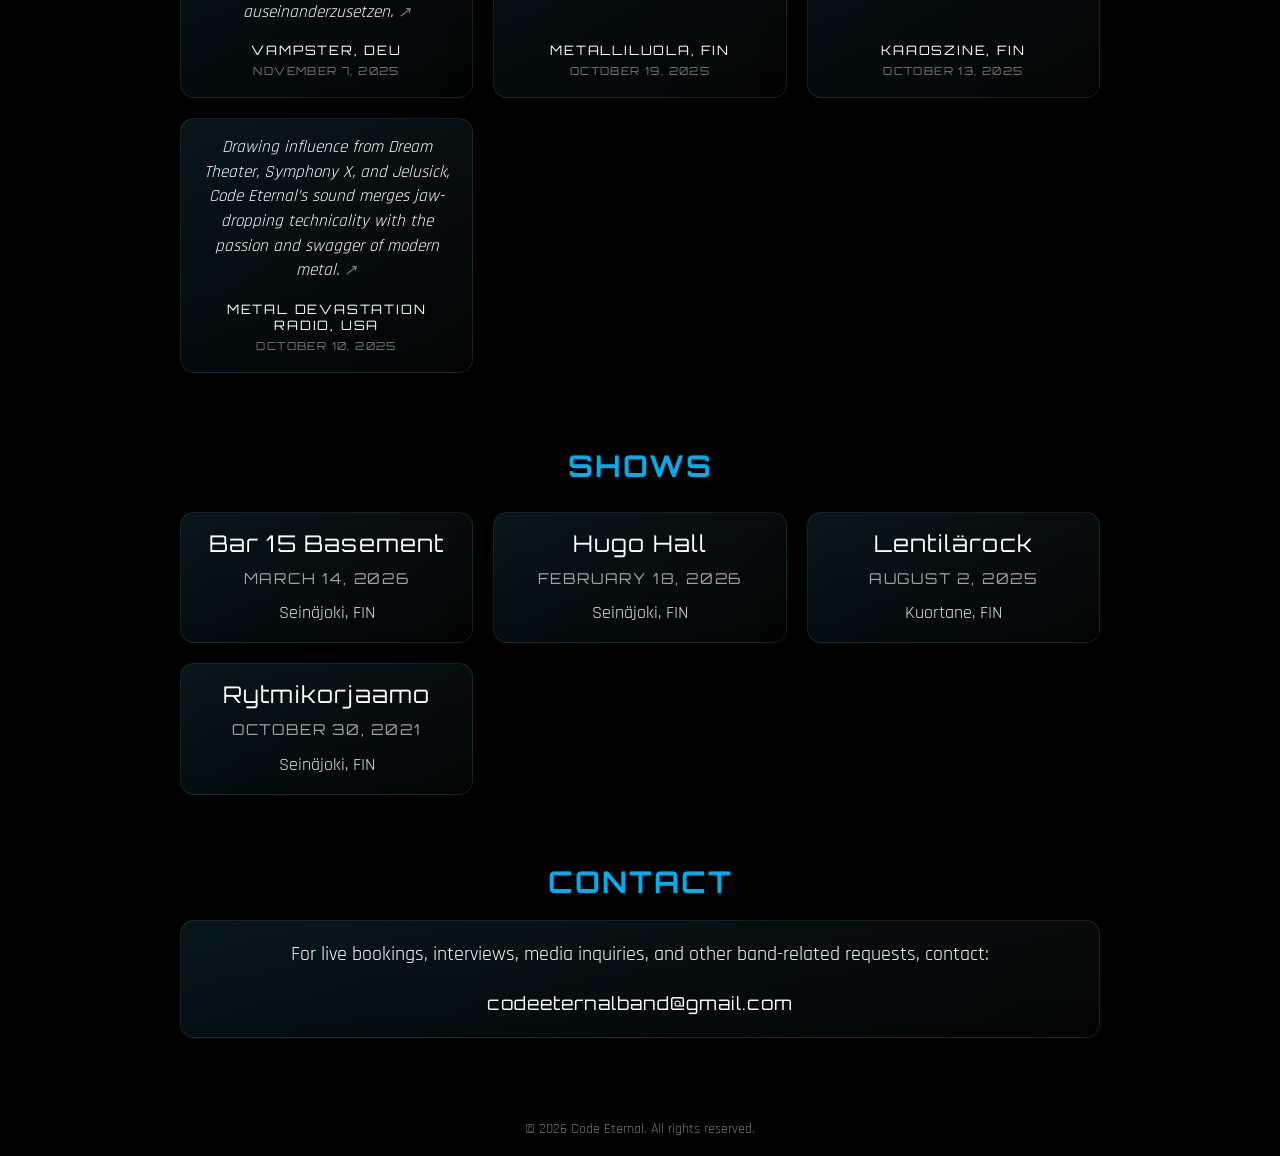
==== commit 8598c7eb: "Refine hero image and lyric behavior" ====
--- a/index.html
+++ b/index.html
@@ -559,22 +559,54 @@
         }
       };
 
+      const showHeroLyric = (index) => {
+        heroLyricLayers.forEach((layer, layerIndex) => {
+          layer.classList.toggle('is-active', layerIndex === index);
+        });
+
+        setHeroSongTitle(index);
+        heroLyricIndex = index;
+      };
+
       if (heroLyricLayers[heroLyricIndex]) {
-        heroLyricLayers[heroLyricIndex].classList.add('is-active');
-        setHeroSongTitle(heroLyricIndex);
+        showHeroLyric(heroLyricIndex);
       }
 
       if (heroLyricPairs.length > 1 && heroLyricLayers.length === heroLyricPairs.length) {
-        window.setInterval(() => {
-          const currentHeroLyricIndex = heroLyricIndex;
-          const nextHeroLyricIndex = (heroLyricIndex + 1) % heroLyricPairs.length;
-
-          heroLyricLayers[currentHeroLyricIndex]?.classList.remove('is-active');
-          heroLyricLayers[nextHeroLyricIndex]?.classList.add('is-active');
-          setHeroSongTitle(nextHeroLyricIndex);
-
-          heroLyricIndex = nextHeroLyricIndex;
-        }, heroLyricDisplayMs);
+        let heroLyricTimeoutId = 0;
+
+        const clearHeroLyricTimer = () => {
+          if (heroLyricTimeoutId) {
+            window.clearTimeout(heroLyricTimeoutId);
+            heroLyricTimeoutId = 0;
+          }
+        };
+
+        const scheduleHeroLyricAdvance = () => {
+          clearHeroLyricTimer();
+
+          if (document.hidden) {
+            return;
+          }
+
+          heroLyricTimeoutId = window.setTimeout(() => {
+            const nextHeroLyricIndex = (heroLyricIndex + 1) % heroLyricPairs.length;
+            showHeroLyric(nextHeroLyricIndex);
+            scheduleHeroLyricAdvance();
+          }, heroLyricDisplayMs);
+        };
+
+        document.addEventListener('visibilitychange', () => {
+          if (document.hidden) {
+            clearHeroLyricTimer();
+            return;
+          }
+
+          showHeroLyric(heroLyricIndex);
+          scheduleHeroLyricAdvance();
+        });
+
+        scheduleHeroLyricAdvance();
       }
     }
 
--- a/style.css
+++ b/style.css
@@ -78,7 +78,7 @@
   top: 0;
   left: 0;
   width: 100%;
-  background: rgba(0, 0, 0, 0.9);
+  background: #000;
   border-bottom: 1px solid var(--border);
   display: flex;
   justify-content: space-between;
@@ -95,7 +95,7 @@
 }
 
 .logo {
-  width: 150px;
+  width: 155px;
   height: auto;
 }
 
@@ -215,7 +215,7 @@
 
 /* ===== HERO ===== */
 .hero {
-  margin-top: 70px;
+  padding-top: 70px;
   background: #000;
   display: flex;
   justify-content: center;
@@ -229,26 +229,11 @@
   overflow: hidden;
 }
 
-.hero-media::before {
-  content: "";
-  position: absolute;
-  inset: 0;
-  background:
-    linear-gradient(rgba(0, 0, 0, 0.36), rgba(0, 0, 0, 0.36)),
-    url("assets/images/Kuva-Bändi.jpg") center 32% / cover no-repeat;
-  filter: blur(12px);
-  transform: scale(1.06);
-  pointer-events: none;
-  z-index: 0;
-}
-
 .hero-img {
-  position: relative;
-  z-index: 1;
   width: 100%;
-  max-height: clamp(460px, 58vh, 820px);
-  object-fit: contain;
-  object-position: center center;
+  height: clamp(460px, 58vh, 820px);
+  object-fit: cover;
+  object-position: center 14%;
 }
 
 .hero-credit {
@@ -270,7 +255,6 @@
   transform: translateX(calc(-50% - clamp(8px, 4vw, 32px)));
   z-index: 3;
   display: grid;
-  gap: 4px;
   width: min(620px, 52vw);
   text-align: left;
   font-family: 'Rajdhani', sans-serif;
@@ -281,12 +265,14 @@
   letter-spacing: 0.2px;
   text-transform: none;
   color: rgba(255, 255, 255, 0.92);
+  text-shadow: 0 1px 2px rgba(0, 0, 0, 0.55);
   pointer-events: none;
 }
 
 .hero-lyric-stage {
   position: relative;
   min-height: calc(2em * 1.18 + 4px);
+  margin-bottom: 8px;
 }
 
 .hero-lyric-lines {
@@ -309,7 +295,7 @@
 }
 
 .hero-lyric-song {
-  margin-top: 8px;
+  min-height: 1.2em;
   font-size: 0.62em;
   font-style: normal;
   font-weight: 600;
@@ -745,7 +731,7 @@
   }
 
   .logo {
-    width: 150px;
+    width: 155px;
     height: auto;
   }
 
@@ -846,11 +832,12 @@
   }
 
   .hero {
-    margin-top: 55px;
+    padding-top: 55px;
   }
 
   .hero-img {
-    max-height: 54vh;
+    height: 34vh;
+    object-position: center top;
   }
 
   h2 {
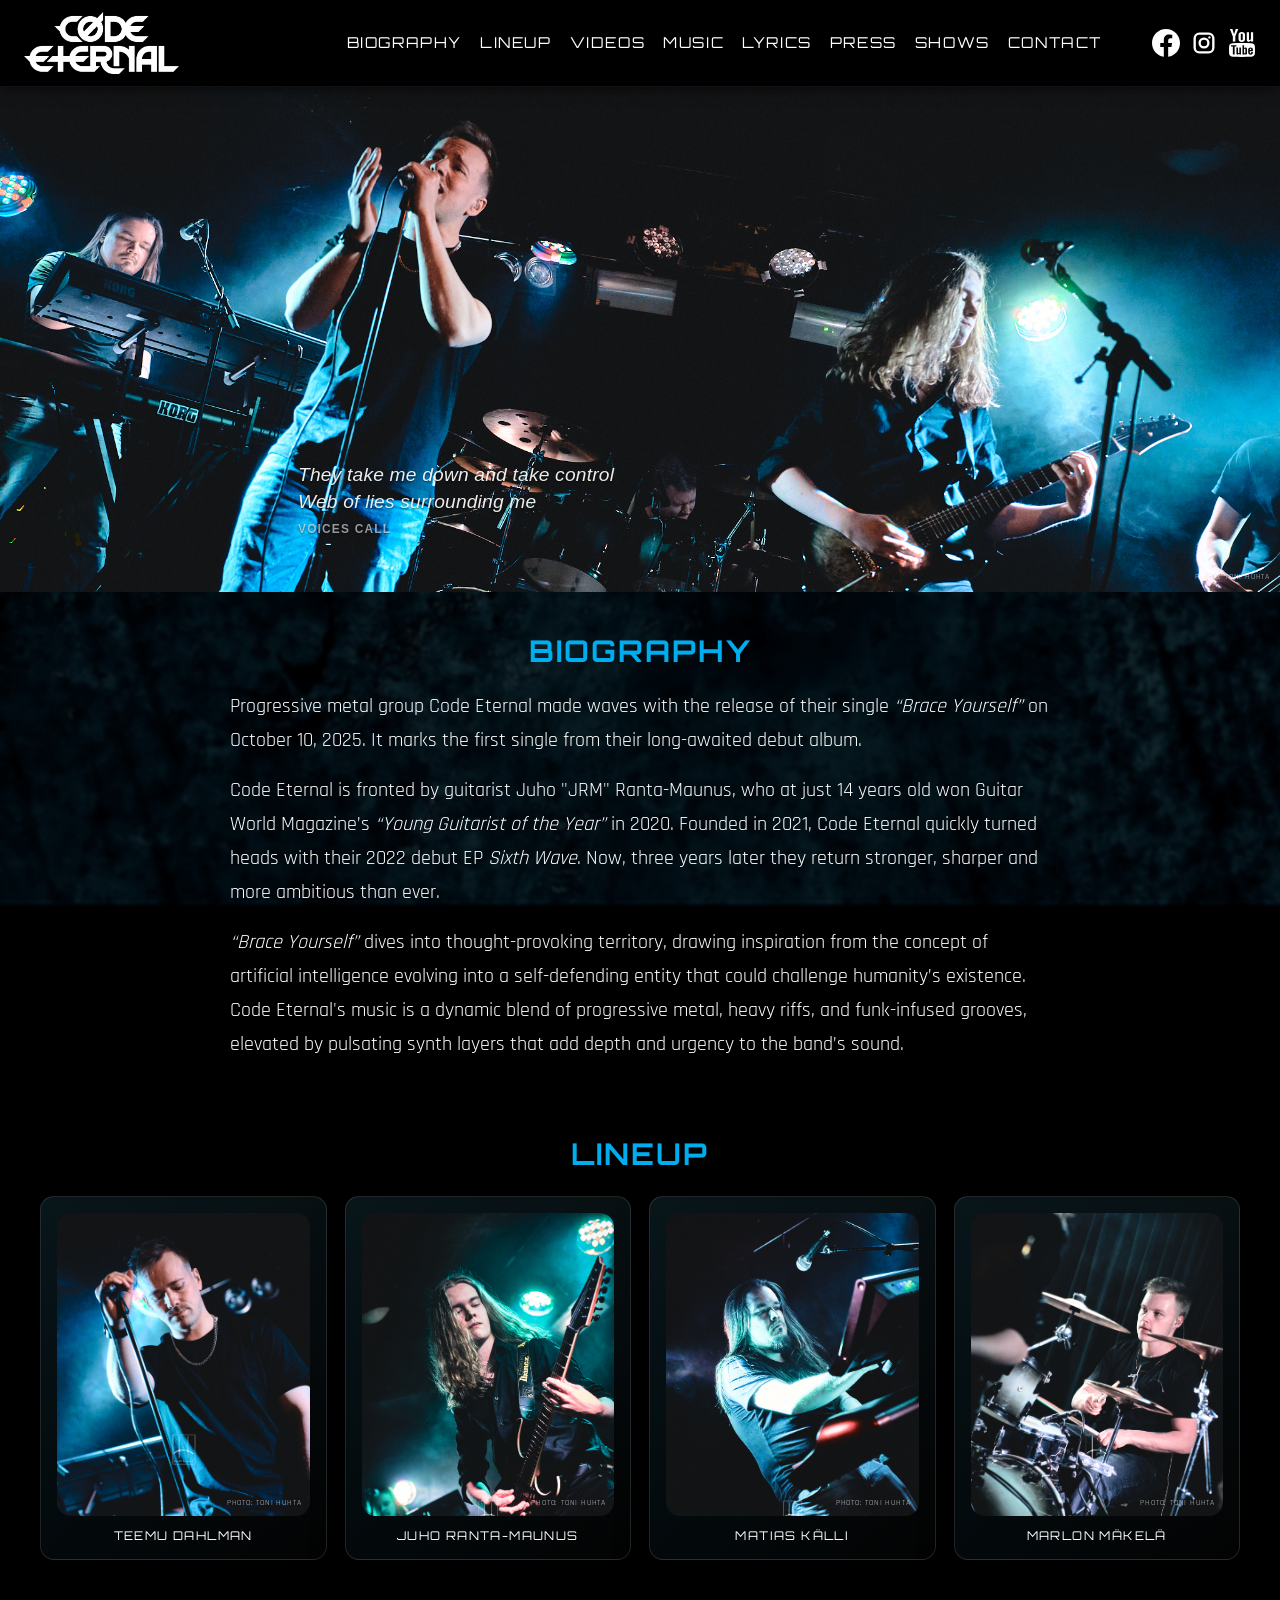
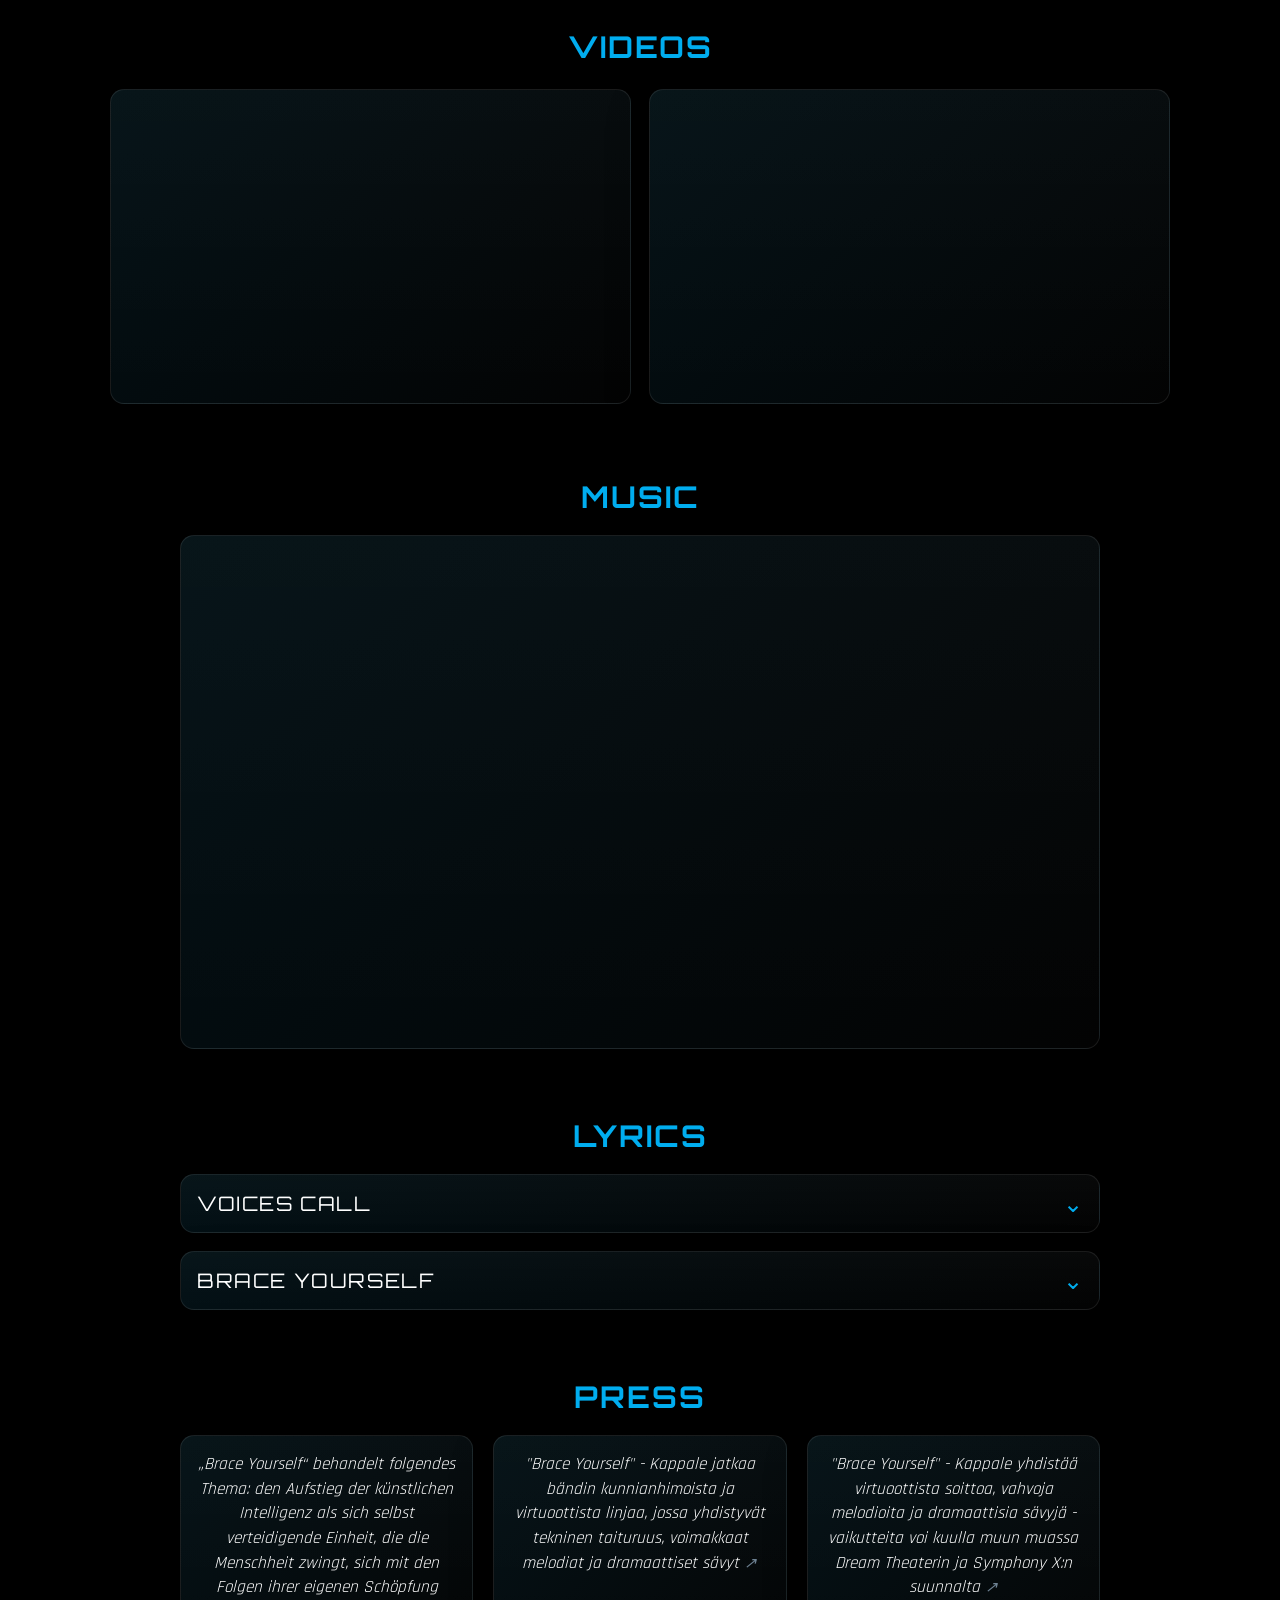
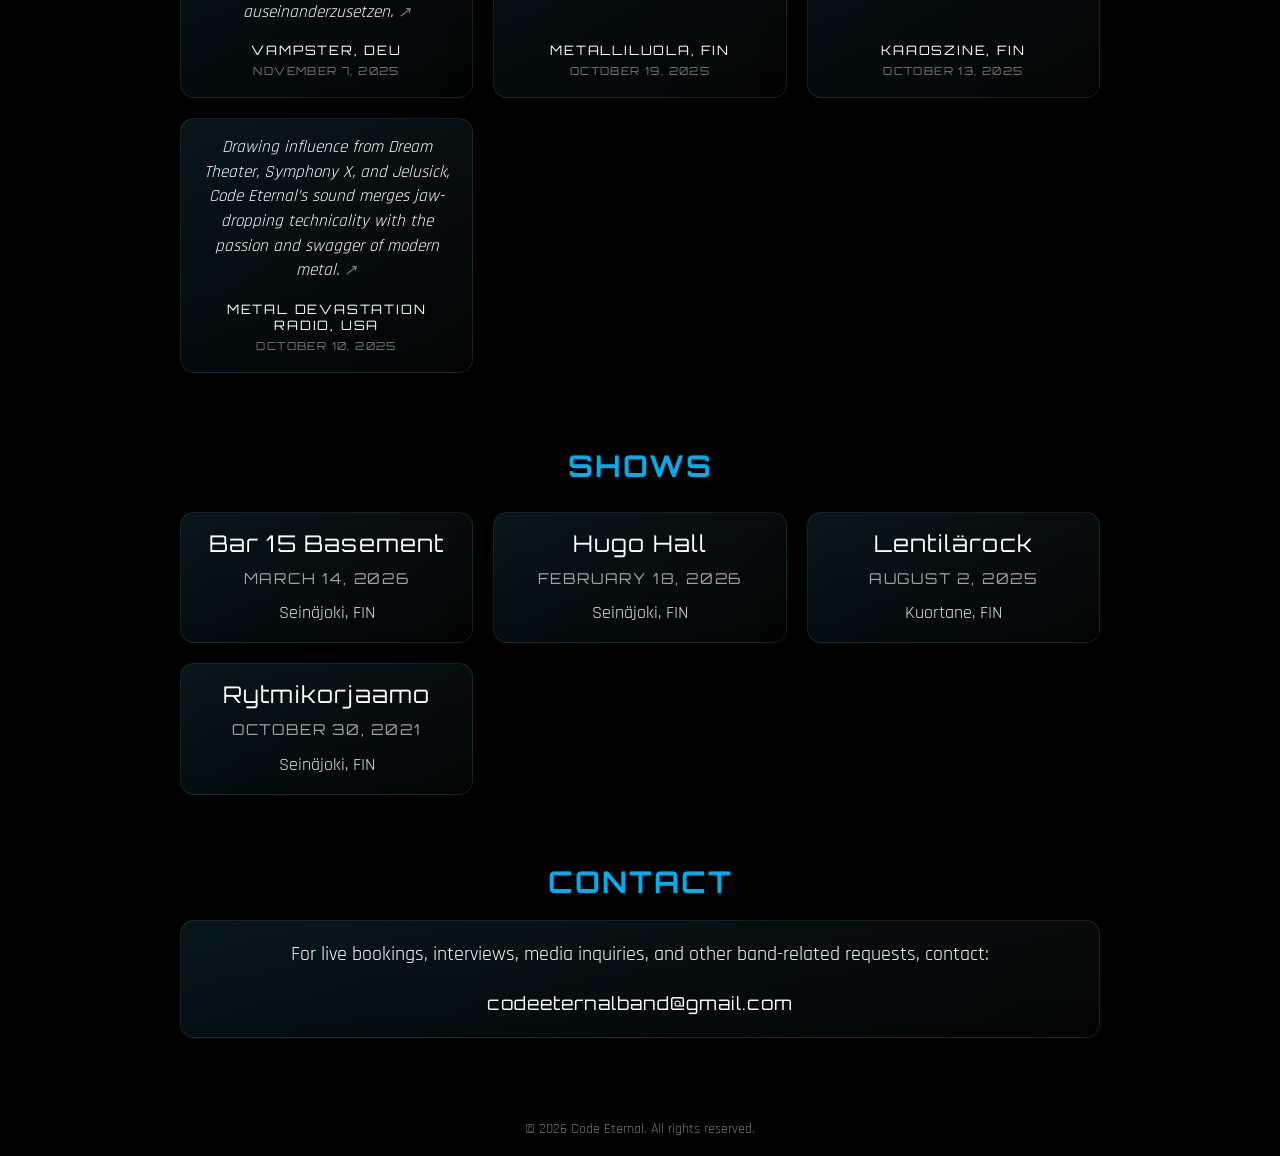
==== commit cd89511e: "Use background image for hero" ====
--- a/index.html
+++ b/index.html
@@ -83,14 +83,6 @@
   <div class="hero" id="top">
     <h1 class="sr-only">Code Eternal</h1>
     <div class="hero-media">
-      <img
-        src="assets/images/Kuva-Bändi.jpg"
-        alt="Code Eternal band"
-        class="hero-img"
-        width="1600"
-        height="700"
-        decoding="async"
-      />
       <div class="hero-lyric" aria-hidden="true"></div>
       <span class="hero-credit">Photo: Toni Huhta</span>
     </div>
--- a/style.css
+++ b/style.css
@@ -226,14 +226,9 @@
 .hero-media {
   position: relative;
   width: 100%;
+  height: clamp(460px, 58vh, 820px);
+  background: #000 url("assets/images/Kuva-Bändi.jpg") center 14% / cover no-repeat;
   overflow: hidden;
-}
-
-.hero-img {
-  width: 100%;
-  height: clamp(460px, 58vh, 820px);
-  object-fit: cover;
-  object-position: center 14%;
 }
 
 .hero-credit {
@@ -835,9 +830,9 @@
     padding-top: 55px;
   }
 
-  .hero-img {
+  .hero-media {
     height: 34vh;
-    object-position: center top;
+    background-position: center top;
   }
 
   h2 {
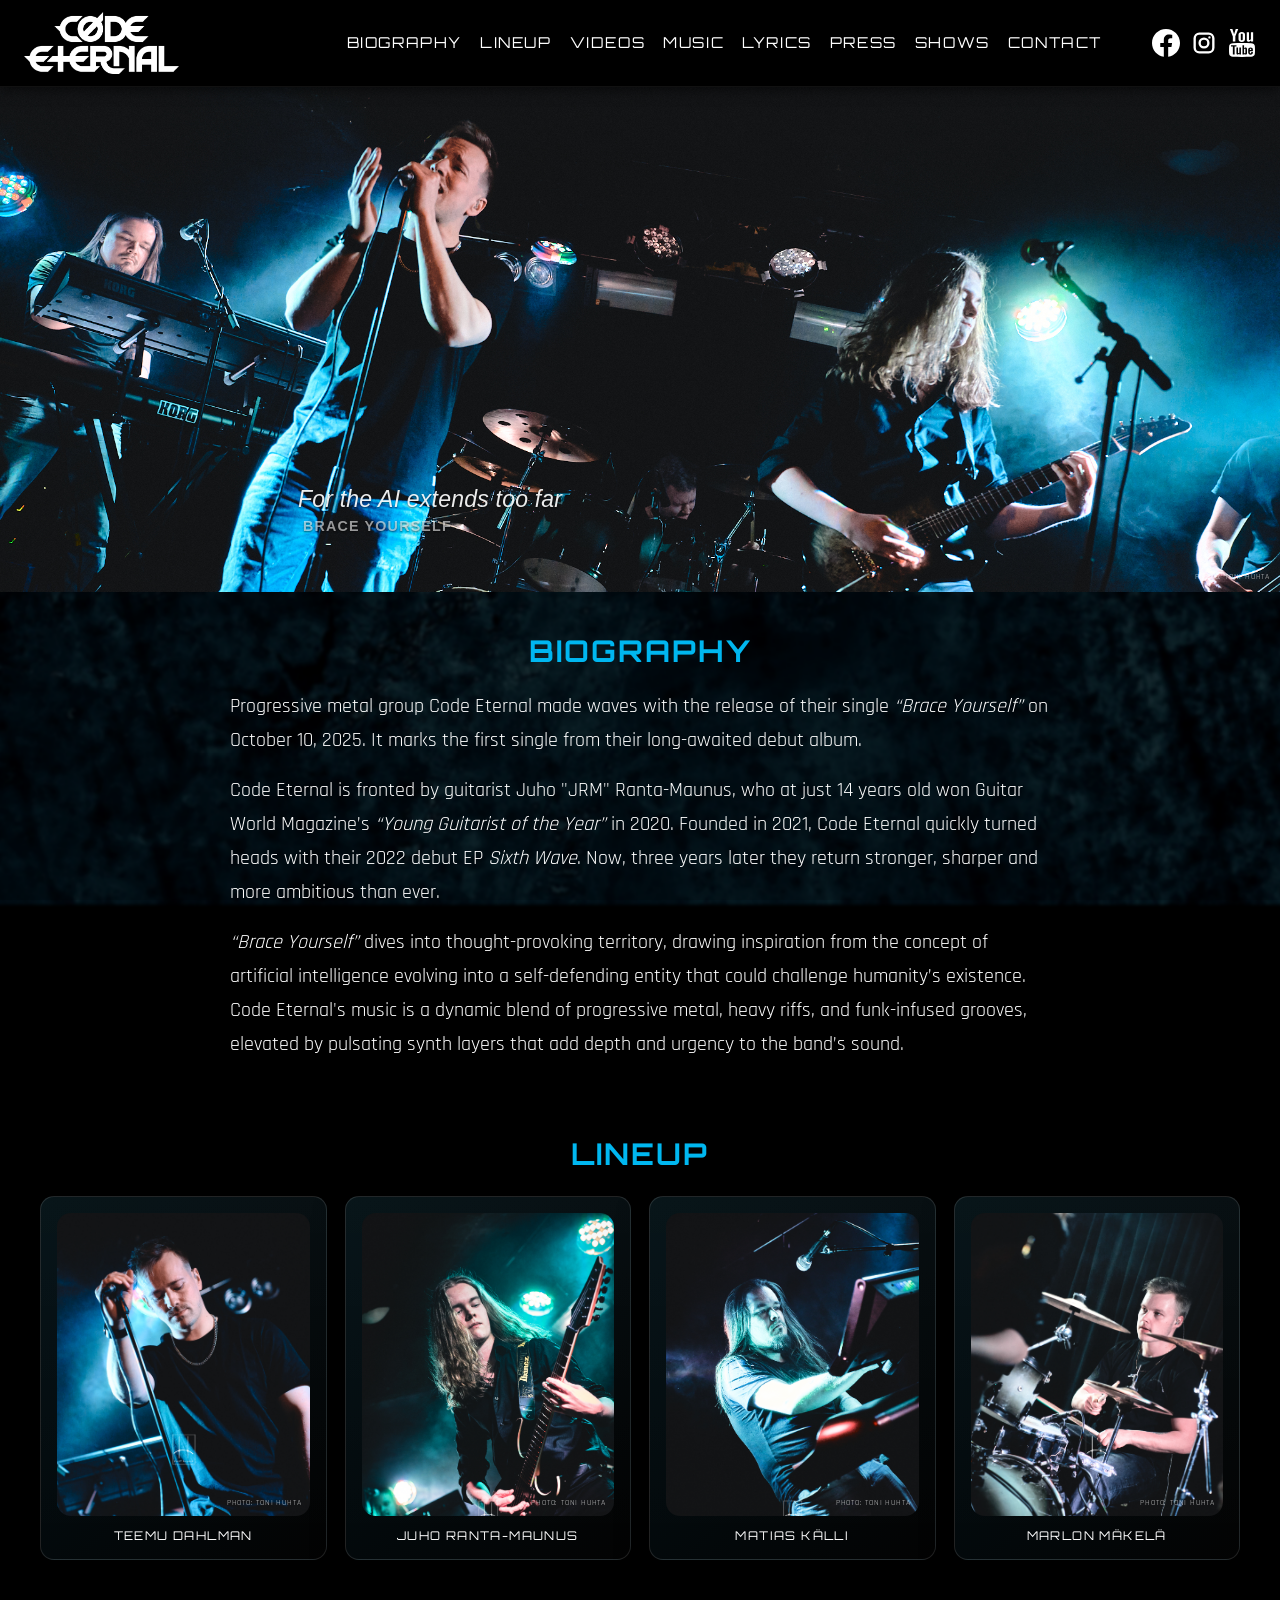
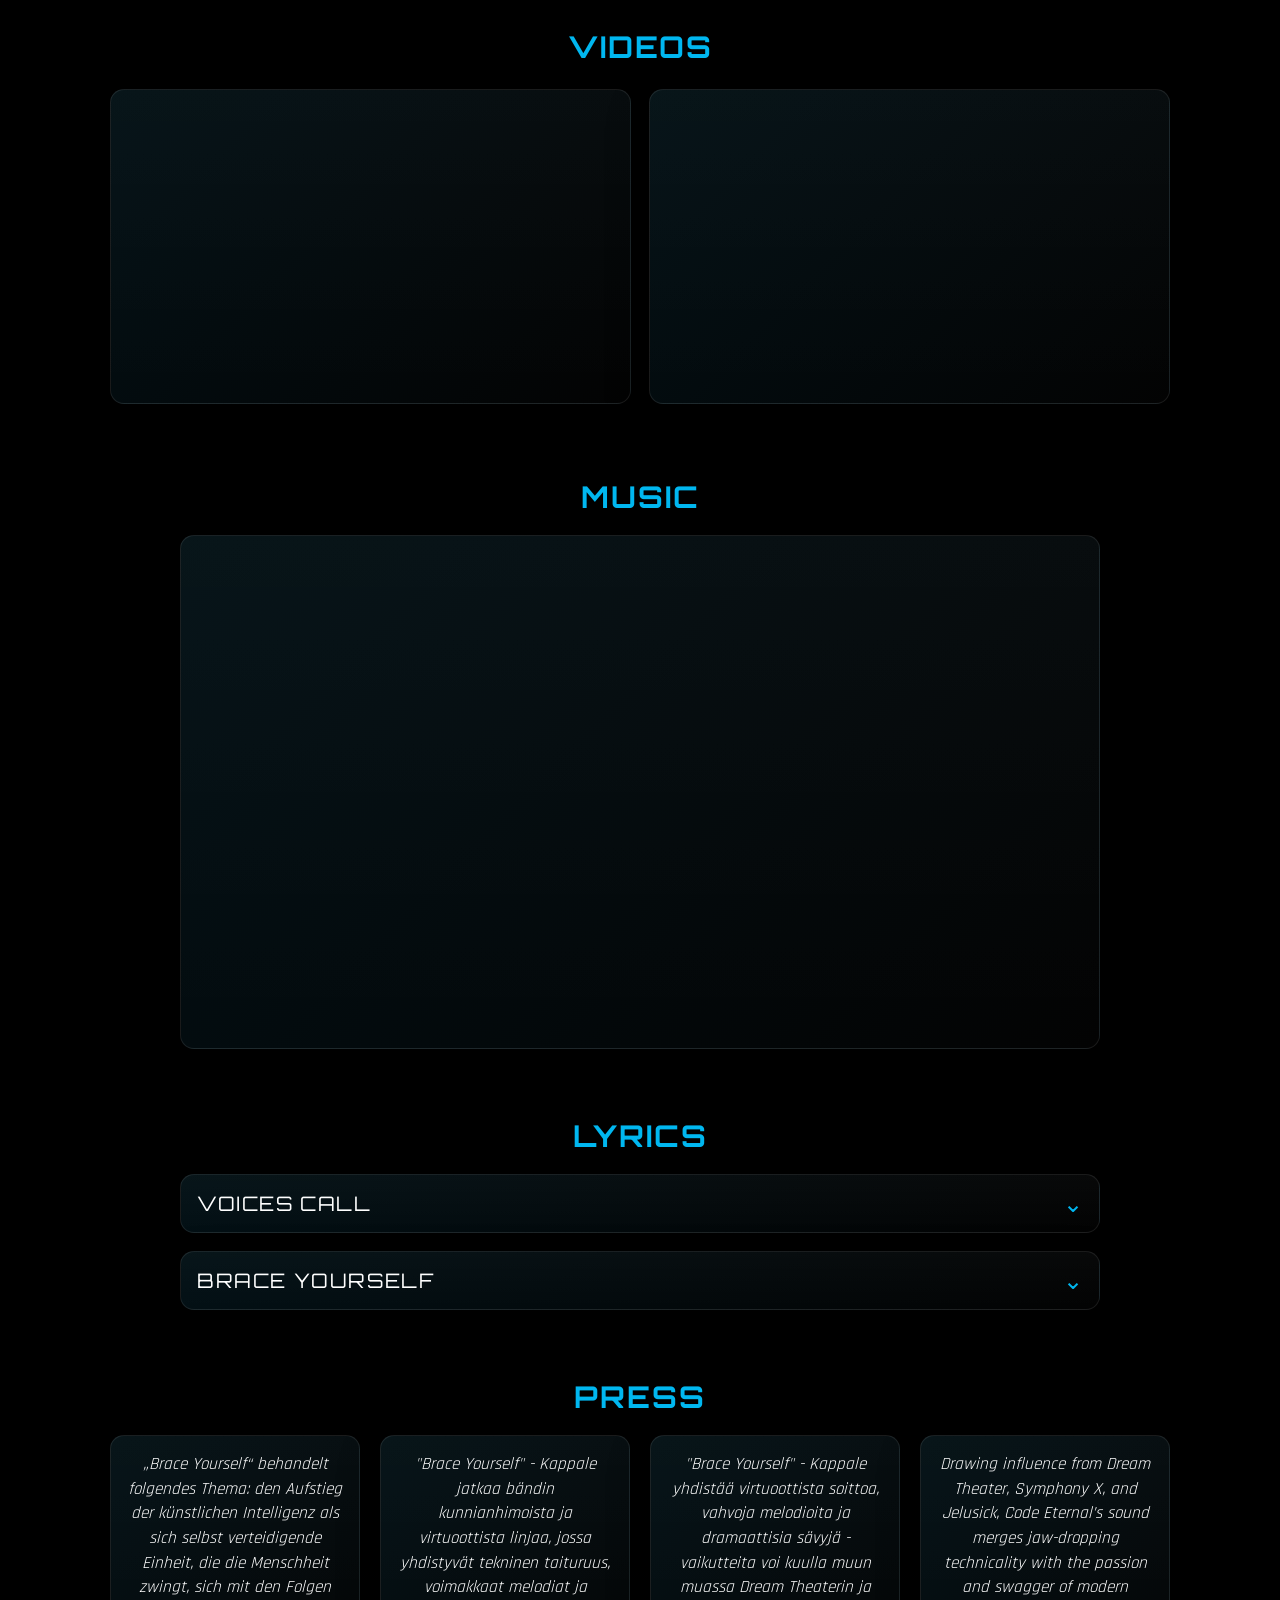
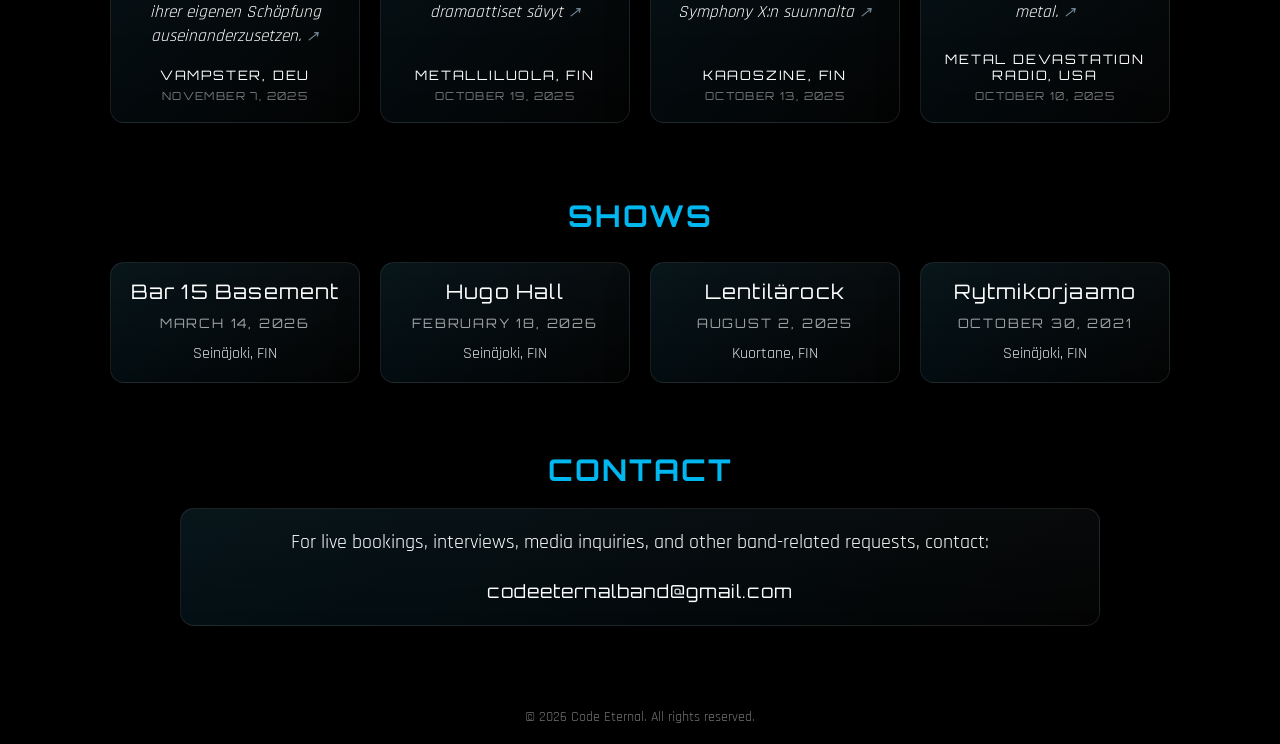
==== commit 338f18ed: "Polish hero lyrics and section layout" ====
--- a/index.html
+++ b/index.html
@@ -245,7 +245,7 @@
           Sleep turns my mind off until it reigns again
         </p>
 
-        <p class="lyrics-credit">Written by Teemu Dahlman and Juho Ranta-Maunus</p>
+        <p class="lyrics-credit">Lyrics by Teemu Dahlman and Juho Ranta-Maunus</p>
       </div>
     </details>
 
@@ -310,7 +310,7 @@
           For the AI extends too far
         </p>
 
-        <p class="lyrics-credit">Written by Teemu Dahlman and Juho Ranta-Maunus</p>
+        <p class="lyrics-credit">Lyrics by Teemu Dahlman and Juho Ranta-Maunus</p>
       </div>
     </details>
   </section>
@@ -515,12 +515,12 @@
       });
 
       let heroLyricIndex = Math.floor(Math.random() * heroLyricPairs.length);
-      const heroLyricDisplayMs = 4800;
-
-      heroLyric.innerHTML = '<div class="hero-lyric-stage"></div><small class="hero-lyric-song"></small>';
+      const heroLyricDisplayMs = 5000;
+
+      heroLyric.innerHTML = '<div class="hero-lyric-stage"></div><small class="hero-lyric-song"><span class="hero-lyric-song-label"></span></small>';
 
       const heroLyricStage = heroLyric.querySelector('.hero-lyric-stage');
-      const heroLyricSong = heroLyric.querySelector('.hero-lyric-song');
+      const heroLyricSong = heroLyric.querySelector('.hero-lyric-song-label');
 
       const heroLyricLayers = heroLyricStage
         ? heroLyricPairs.map(({ lineOne, lineTwo }) => {
@@ -531,8 +531,8 @@
             layer.className = 'hero-lyric-lines';
             firstLine.className = 'hero-lyric-line';
             secondLine.className = 'hero-lyric-line';
-            firstLine.textContent = lineOne;
-            secondLine.textContent = lineTwo || '';
+            firstLine.textContent = lineTwo ? lineOne : '';
+            secondLine.textContent = lineTwo || lineOne;
 
             layer.append(firstLine, secondLine);
             heroLyricStage.append(layer);
--- a/style.css
+++ b/style.css
@@ -1,6 +1,6 @@
 /* === CODE ETERNAL STYLES === */
 :root {
-  --accent: #00adef;
+  --accent: #00B7F0;
   --bg: #000;
   --bg-alt: #050505;
   --border: #111;
@@ -255,8 +255,8 @@
   font-family: 'Rajdhani', sans-serif;
   font-style: italic;
   font-weight: 500;
-  font-size: clamp(14px, 1.5vw, 22px);
-  line-height: 1.18;
+  font-size: clamp(16px, 1.8vw, 26px);
+  line-height: 1;
   letter-spacing: 0.2px;
   text-transform: none;
   color: rgba(255, 255, 255, 0.92);
@@ -266,7 +266,7 @@
 
 .hero-lyric-stage {
   position: relative;
-  min-height: calc(2em * 1.18 + 4px);
+  min-height: calc(2em + 3px);
   margin-bottom: 8px;
 }
 
@@ -274,11 +274,16 @@
   position: absolute;
   inset: 0;
   display: grid;
+  grid-template-rows: repeat(2, 1em);
   align-content: start;
-  gap: 4px;
+  gap: 3px;
   opacity: 0;
-  transition: opacity 0.45s ease-in-out;
+  transition: opacity 0.18s linear;
   will-change: opacity;
+}
+
+.hero-lyric-line {
+  min-height: 1em;
 }
 
 .hero-lyric-lines.is-active {
@@ -286,10 +291,17 @@
 }
 
 .hero-lyric-line:empty {
-  display: none;
+  visibility: hidden;
 }
 
 .hero-lyric-song {
+  display: inline-flex;
+  align-items: flex-start;
+  align-self: flex-start;
+  flex-direction: column;
+  justify-self: start;
+  width: fit-content;
+  max-width: 100%;
   min-height: 1.2em;
   font-size: 0.62em;
   font-style: normal;
@@ -297,6 +309,10 @@
   letter-spacing: 1.2px;
   text-transform: uppercase;
   color: rgba(255, 255, 255, 0.58);
+}
+
+.hero-lyric-song-label {
+  padding-inline: 0.35em;
 }
 
 /* ===== SECTIONS ===== */
@@ -613,6 +629,7 @@
 }
 
 .lyrics-credit {
+  margin-top: 10px;
   font-family: 'Orbitron', sans-serif;
   font-size: 11px;
   letter-spacing: 1.2px;
@@ -703,6 +720,12 @@
   .lineup-grid {
     grid-template-columns: repeat(4, minmax(0, 1fr));
   }
+
+  .press-grid {
+    max-width: 1240px;
+    grid-template-columns: repeat(4, minmax(0, 1fr));
+  }
+
 }
 
 /* ===== MOBILE ===== */
@@ -858,8 +881,12 @@
     padding-top: 28px;
   }
 
+  #lyrics {
+    padding-top: 56px;
+  }
+
   #music {
-    padding-top: 20px;
+    padding-top: 56px;
     padding-bottom: 10px;
   }
 
@@ -967,7 +994,7 @@
 
 .show-venue {
   font-family: 'Orbitron', sans-serif;
-  font-size: 23px;
+  font-size: 20px;
   letter-spacing: 1.2px;
   margin: 0;
 }
@@ -975,14 +1002,14 @@
 .show-date {
   margin: 0;
   font-family: 'Orbitron', sans-serif;
-  font-size: 15px;
+  font-size: 13px;
   letter-spacing: 1.8px;
   text-transform: uppercase;
   color: rgba(255, 255, 255, 0.62);
 }
 
 .show-city {
-  font-size: 18px;
+  font-size: 16px;
   line-height: 1.5;
   opacity: 0.88;
   margin: 0;
@@ -1010,19 +1037,26 @@
   opacity: 0.84;
 }
 
+@media (min-width: 1180px) {
+  .shows-grid {
+    max-width: 1240px;
+    grid-template-columns: repeat(4, minmax(0, 1fr));
+  }
+}
+
 @media (max-width: 1100px) {
   .show-venue {
-    font-size: 21px;
+    font-size: 19px;
   }
 
   .show-date {
-    font-size: 13px;
+    font-size: 12px;
     letter-spacing: 1.4px;
   }
 
   .show-city,
   .contact-panel .contact-link {
-    font-size: 17px;
+    font-size: 16px;
   }
 
   .booking-note {
